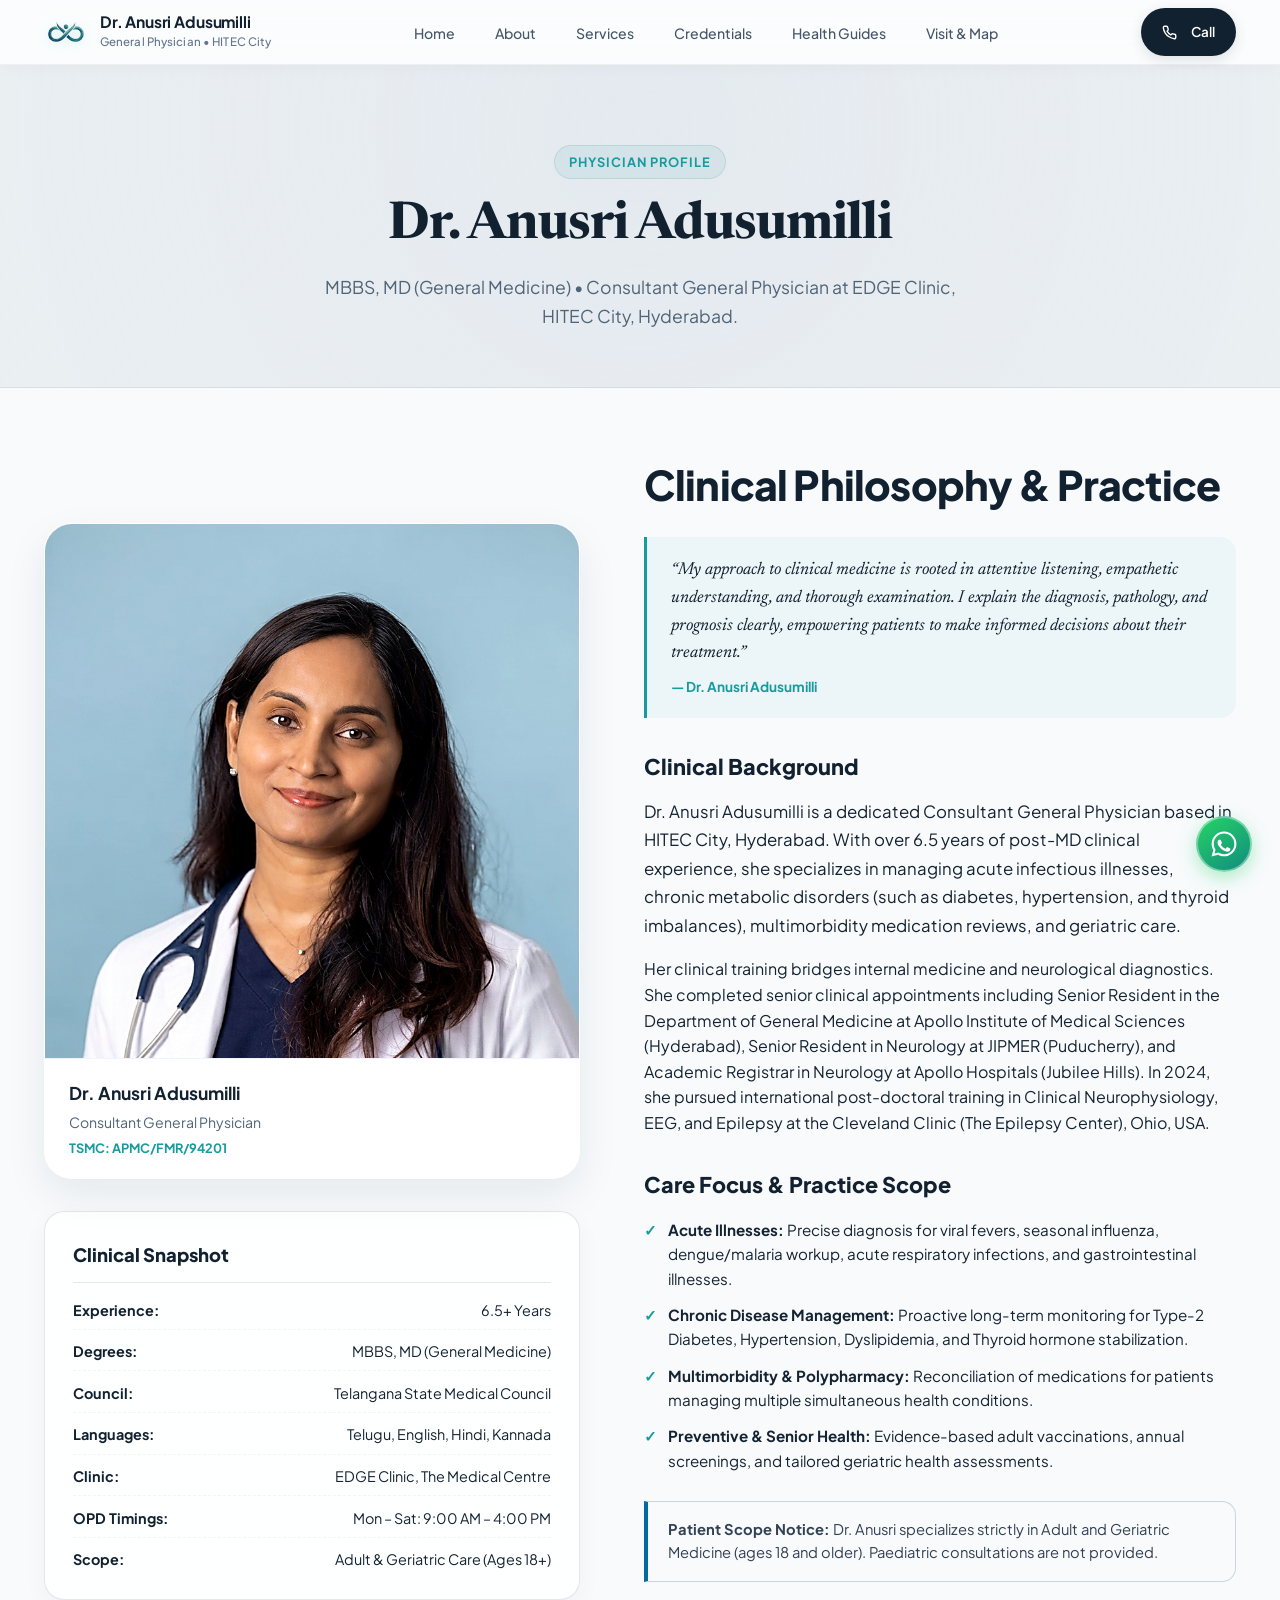
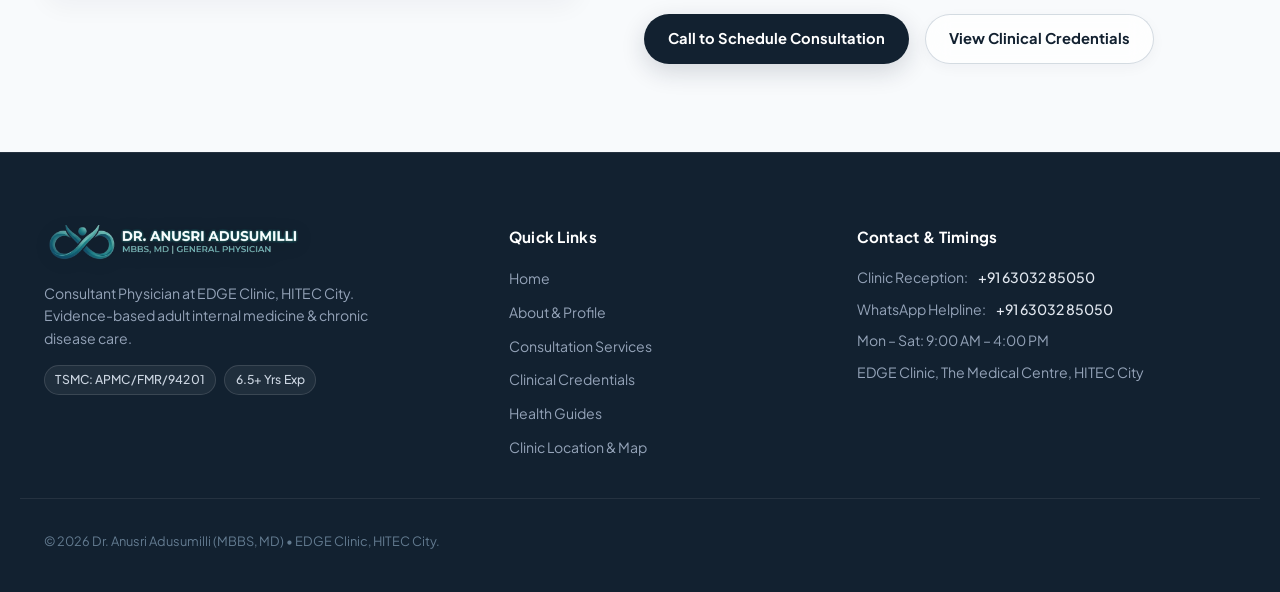
==== about.html @ 354e5183 "feat: complete website refinements, page text alignment system, and contact actions" ====
<!DOCTYPE html>
<html lang="en">
<head>
  <meta charset="UTF-8">
  <meta name="viewport" content="width=device-width, initial-scale=1.0">
  <title>About Dr. Anusri Adusumilli | Consultant General Physician | EDGE Clinic</title>
  <meta name="description" content="Meet Dr. Anusri Adusumilli, MBBS, MD (General Medicine). Consultant General Physician at EDGE Clinic, HITEC City, Hyderabad. 6.5+ years experience in internal medicine.">
  <link rel="canonical" href="https://www.dranusri.com/about">
  <meta name="theme-color" content="#122130">
  
  <link rel="icon" type="image/png" sizes="32x32" href="./assets/images/favicon-32x32.png">
  <link rel="apple-touch-icon" sizes="180x180" href="./assets/images/apple-touch-icon.png">
  
  <link rel="preconnect" href="https://fonts.googleapis.com">
  <link rel="preconnect" href="https://fonts.gstatic.com" crossorigin>
  <link href="https://fonts.googleapis.com/css2?family=Newsreader:ital,opsz,wght@0,6..72,400;0,6..72,500;0,6..72,600;1,6..72,400&family=Plus+Jakarta+Sans:wght@300;400;500;600;700;800&display=swap" rel="stylesheet">
  
  <link rel="stylesheet" href="styles.css?v=6.0">
</head>
<body class="page-about">
  <a href="#main-content" class="skip-to-content">Skip to main content</a>

  <!-- HEADER -->
  <header class="site-header" id="header">
    <div class="container nav-container">
      <a href="/" class="brand-logo" aria-label="Dr. Anusri Adusumilli - Home">
        <div class="logo-mark emblem-mark">
          <img src="./assets/images/dr-anusri-emblem.png" alt="Dr. Anusri Emblem" class="brand-emblem-graphic" width="38" height="24">
        </div>
        <div class="logo-text">
          <span class="brand-name">Dr. Anusri Adusumilli</span>
          <span class="brand-tagline">General Physician • HITEC City</span>
        </div>
      </a>

      <nav class="main-nav" aria-label="Main Navigation">
        <ul class="nav-links">
          <li><a href="/" class="nav-link">Home</a></li>
          <li><a href="/about" class="nav-link active">About</a></li>
          <li><a href="/services" class="nav-link">Services</a></li>
          <li><a href="/credentials" class="nav-link">Credentials</a></li>
          <li><a href="/health-guides" class="nav-link">Health Guides</a></li>
          <li><a href="/visit" class="nav-link">Visit &amp; Map</a></li>
        </ul>
      </nav>

      <div class="header-actions">
        <a href="tel:+916303285050" class="btn btn-primary btn-header-book" id="navBookBtn" aria-label="Call Clinic">
          <svg class="header-call-icon" width="15" height="15" viewBox="0 0 24 24" fill="none" stroke="currentColor" stroke-width="2.2"><path d="M22 16.92v3a2 2 0 0 1-2.18 2 19.79 19.79 0 0 1-8.63-3.07 19.5 19.5 0 0 1-6-6 19.79 19.79 0 0 1-3.07-8.67A2 2 0 0 1 4.11 2h3a2 2 0 0 1 2 1.72 12.84 12.84 0 0 0 .7 2.81 2 2 0 0 1-.45 2.11L8.09 9.91a16 16 0 0 0 6 6l1.27-1.27a2 2 0 0 1 2.11-.45 12.84 12.84 0 0 0 2.81.7A2 2 0 0 1 22 16.92z"></path></svg>
          <span class="header-btn-text-desktop">Call</span>
          <span class="header-btn-text-mobile">Call</span>
        </a>
        <button type="button" class="mobile-toggle" id="mobileToggle" aria-label="Toggle menu" aria-expanded="false">
          <span class="bar"></span>
          <span class="bar"></span>
        </button>
      </div>
    </div>
  </header>

  <!-- MOBILE DRAWER -->
  <div class="mobile-nav-drawer" id="mobileNavDrawer" aria-hidden="true">
    <div class="mobile-drawer-header">
      <div class="mobile-brand-title">Dr. Anusri Adusumilli</div>
      <button type="button" class="mobile-close-btn" id="mobileCloseBtn" aria-label="Close menu">&times;</button>
    </div>
    <ul class="mobile-nav-list">
      <li><a href="/" class="mobile-nav-link">Home</a></li>
      <li><a href="/about" class="mobile-nav-link active">About Dr. Anusri</a></li>
      <li><a href="/services" class="mobile-nav-link">Consultation Services</a></li>
      <li><a href="/credentials" class="mobile-nav-link">Clinical Credentials</a></li>
      <li><a href="/health-guides" class="mobile-nav-link">Health Guides &amp; Articles</a></li>
      <li><a href="/visit" class="mobile-nav-link">Visit &amp; Map</a></li>
    </ul>
    <div class="mobile-drawer-footer">
      <a href="tel:+916303285050" class="btn btn-primary btn-block">Call Reception</a>
    </div>
  </div>

  <main id="main-content">
    <!-- PAGE HERO -->
    <section class="page-header-section">
      <div class="container">
        <span class="section-tag">Physician Profile</span>
        <h1 class="page-title">Dr. Anusri Adusumilli</h1>
        <p class="page-subtitle">MBBS, MD (General Medicine) • Consultant General Physician at EDGE Clinic, HITEC City, Hyderabad.</p>
      </div>
    </section>

    <!-- DOCTOR DETAILED OVERVIEW -->
    <section class="page-content-section">
      <div class="container">
        <div class="about-grid">
          
          <div class="about-photo-col">
            <div class="about-photo-card">
              <img src="./assets/images/dr-anusri-headshot-hero.jpg" alt="Dr. Anusri Adusumilli" class="about-doctor-photo" loading="eager">
              <div class="about-photo-meta">
                <strong>Dr. Anusri Adusumilli</strong>
                <span>Consultant General Physician</span>
                <span class="reg-meta">TSMC: APMC/FMR/94201</span>
              </div>
            </div>
            
            <div class="quick-facts-box">
              <h3 class="quick-facts-title">Clinical Snapshot</h3>
              <ul class="quick-facts-list">
                <li><strong>Experience:</strong> 6.5+ Years</li>
                <li><strong>Degrees:</strong> MBBS, MD (General Medicine)</li>
                <li><strong>Council:</strong> Telangana State Medical Council</li>
                <li><strong>Languages:</strong> Telugu, English, Hindi, Kannada</li>
                <li><strong>Clinic:</strong> EDGE Clinic, The Medical Centre</li>
                <li><strong>OPD Timings:</strong> Mon – Sat: 9:00 AM – 4:00 PM</li>
                <li><strong>Scope:</strong> Adult &amp; Geriatric Care (Ages 18+)</li>
              </ul>
            </div>
          </div>

          <div class="about-text-col">
            <h2 class="section-heading">Clinical Philosophy &amp; Practice</h2>
            <div class="quote-callout">
              <p>“My approach to clinical medicine is rooted in attentive listening, empathetic understanding, and thorough examination. I explain the diagnosis, pathology, and prognosis clearly, empowering patients to make informed decisions about their treatment.”</p>
              <cite>— Dr. Anusri Adusumilli</cite>
            </div>

            <h3 class="subsection-title">Clinical Background</h3>
            <p class="body-lead">
              Dr. Anusri Adusumilli is a dedicated Consultant General Physician based in HITEC City, Hyderabad. With over 6.5 years of post-MD clinical experience, she specializes in managing acute infectious illnesses, chronic metabolic disorders (such as diabetes, hypertension, and thyroid imbalances), multimorbidity medication reviews, and geriatric care.
            </p>
            <p>
              Her clinical training bridges internal medicine and neurological diagnostics. She completed senior clinical appointments including Senior Resident in the Department of General Medicine at Apollo Institute of Medical Sciences (Hyderabad), Senior Resident in Neurology at JIPMER (Puducherry), and Academic Registrar in Neurology at Apollo Hospitals (Jubilee Hills). In 2024, she pursued international post-doctoral training in Clinical Neurophysiology, EEG, and Epilepsy at the Cleveland Clinic (The Epilepsy Center), Ohio, USA.
            </p>

            <h3 class="subsection-title">Care Focus &amp; Practice Scope</h3>
            <ul class="feature-bullets">
              <li><strong>Acute Illnesses:</strong> Precise diagnosis for viral fevers, seasonal influenza, dengue/malaria workup, acute respiratory infections, and gastrointestinal illnesses.</li>
              <li><strong>Chronic Disease Management:</strong> Proactive long-term monitoring for Type-2 Diabetes, Hypertension, Dyslipidemia, and Thyroid hormone stabilization.</li>
              <li><strong>Multimorbidity &amp; Polypharmacy:</strong> Reconciliation of medications for patients managing multiple simultaneous health conditions.</li>
              <li><strong>Preventive &amp; Senior Health:</strong> Evidence-based adult vaccinations, annual screenings, and tailored geriatric health assessments.</li>
            </ul>

            <div class="scope-notice-box">
              <strong>Patient Scope Notice:</strong> Dr. Anusri specializes strictly in Adult and Geriatric Medicine (ages 18 and older). Paediatric consultations are not provided.
            </div>

            <div class="about-actions-row">
              <a href="tel:+916303285050" class="btn btn-primary">Call to Schedule Consultation</a>
              <a href="/credentials" class="btn btn-secondary">View Clinical Credentials</a>
            </div>
          </div>

        </div>
      </div>
    </section>
  </main>

  <!-- FOOTER -->
  <footer class="site-footer">
    <div class="container footer-grid">
      <div class="footer-col brand-col">
        <div class="footer-brand">
          <a href="/" class="footer-brand-logo-link" aria-label="Dr. Anusri Adusumilli Home">
            <img src="./assets/images/dr-anusri-horizontal-dark-tight.png" alt="Dr. Anusri Adusumilli" class="footer-brand-logo-img" width="260">
          </a>
        </div>
        <p class="footer-bio-summary">Consultant Physician at EDGE Clinic, HITEC City. Evidence-based adult internal medicine &amp; chronic disease care.</p>
        <div class="footer-badges-row">
          <span class="footer-pill">TSMC: APMC/FMR/94201</span>
          <span class="footer-pill">6.5+ Yrs Exp</span>
        </div>
      </div>

      <div class="footer-col links-col">
        <h4 class="footer-heading">Quick Links</h4>
        <ul class="footer-links">
          <li><a href="/">Home</a></li>
          <li><a href="/about">About &amp; Profile</a></li>
          <li><a href="/services">Consultation Services</a></li>
          <li><a href="/credentials">Clinical Credentials</a></li>
          <li><a href="/health-guides">Health Guides</a></li>
          <li><a href="/visit">Clinic Location &amp; Map</a></li>
        </ul>
      </div>

      <div class="footer-col contact-col">
        <h4 class="footer-heading">Contact &amp; Timings</h4>
        <ul class="footer-contact-list">
          <li>Clinic Reception: <a href="tel:+916303285050">+91 63032 85050</a></li>
          <li>WhatsApp Helpline: <a href="https://wa.me/916303285050" target="_blank" rel="noopener noreferrer">+91 63032 85050</a></li>
          <li>Mon – Sat: 9:00 AM – 4:00 PM</li>
          <li>EDGE Clinic, The Medical Centre, HITEC City</li>
        </ul>
      </div>
    </div>

    <div class="container footer-bottom">
      <div class="copyright-text">© 2026 Dr. Anusri Adusumilli (MBBS, MD) • EDGE Clinic, HITEC City.</div>
    </div>
  </footer>

  <!-- FLOATING WHATSAPP CHAT WIDGET -->
  <aside class="floating-whatsapp-wrapper" aria-label="WhatsApp Consultation Helpline">
    <a href="https://wa.me/916303285050?text=Hello%20EDGE%20Clinic,%20I%20would%20like%20to%20inquire%20about%20an%20appointment" 
       target="_blank" 
       rel="noopener noreferrer" 
       class="floating-whatsapp-btn" 
       id="globalFloatingWhatsapp"
       title="Chat with EDGE Clinic on WhatsApp"
       aria-label="Chat with EDGE Clinic on WhatsApp">
      <div class="whatsapp-btn-circle">
        <svg width="30" height="30" viewBox="0 0 24 24" fill="#ffffff" aria-hidden="true">
          <path d="M12.04 2c-5.46 0-9.91 4.45-9.91 9.91 0 1.75.46 3.45 1.32 4.95L2.05 22l5.25-1.38c1.45.79 3.08 1.21 4.74 1.21 5.46 0 9.91-4.45 9.91-9.91 0-2.65-1.03-5.14-2.9-7.01A9.816 9.816 0 0 0 12.04 2m.01 1.67c2.2 0 4.26.86 5.82 2.42a8.225 8.225 0 0 1 2.41 5.83c0 4.54-3.7 8.24-8.24 8.24-1.48 0-2.93-.4-4.2-1.15l-.3-.18-3.12.82.83-3.04-.2-.32a8.196 8.196 0 0 1-1.26-4.38c0-4.54 3.7-8.24 8.24-8.24m4.52 11.64c-.25-.13-1.47-.72-1.7-.81-.23-.08-.39-.13-.56.13-.17.25-.64.81-.79.97-.14.17-.29.19-.54.06-.25-.13-1.06-.39-2.02-1.24-.75-.67-1.26-1.5-1.41-1.75-.15-.25-.02-.39.11-.51.11-.11.25-.29.37-.44.12-.14.17-.25.25-.42.08-.17.04-.31-.02-.44-.06-.13-.56-1.35-.77-1.85-.2-.49-.41-.42-.56-.43h-.48c-.17 0-.44.06-.67.31-.23.25-.88.86-.88 2.1 0 1.24.9 2.44 1.03 2.61.13.17 1.78 2.71 4.3 3.8 2.53 1.09 2.53.73 2.99.69.45-.05 1.47-.6 1.68-1.18.21-.59.21-1.09.15-1.19-.06-.1-.23-.17-.48-.29z"/>
        </svg>
      </div>
      <div class="whatsapp-label-pill">
        <span class="whatsapp-online-dot"></span>
        <span class="whatsapp-label-text">WhatsApp</span>
      </div>
    </a>
  </aside>

  <script src="config.js?v=6.0"></script>
  <script src="app.js?v=6.0"></script>
</body>
</html>
---- styles.css ----
/* ==========================================================================
   DR. ANUSRI ADUSUMALLI - CLINICAL WEB DESIGN SYSTEM & STYLESHEET
   Aesthetic: Minimalist, Calming Medical Editorial, Modern Glass & Warm Sage
   ========================================================================== */

:root {
  /* Medera Global Color System (Cool Architectural Slate + Clinical Cyan) */
  --color-primary: #122130;
  --color-primary-hover: #1b2f42;
  --color-primary-light: #253e54;
  --color-primary-soft: rgba(23, 155, 158, 0.08);
  
  --color-accent: #179b9e;
  --color-accent-hover: #138386;
  --color-accent-cyan: #42b9cf;
  --color-accent-gold: #c29b38;
  --color-accent-amber: #e67e22;
  --color-whatsapp: #25d366;
  
  --color-bg: #eaeff2;
  --color-bg-alt: #e2e8ee;
  --color-bg-subtle: #d5dce2;
  --color-surface: rgba(255, 255, 255, 0.72);
  --color-surface-hover: rgba(255, 255, 255, 0.9);
  --color-surface-solid: #ffffff;
  
  --color-text: #142332;
  --color-text-muted: #506477;
  --color-text-subtle: #7b8f9f;
  
  --color-border: rgba(160, 175, 188, 0.35);
  --color-border-focus: #179b9e;
  
  /* Elevation & Shadows - Soft Studio Slate */
  --shadow-sm: 0 2px 8px rgba(18, 33, 48, 0.04);
  --shadow-md: 0 8px 24px rgba(18, 33, 48, 0.06);
  --shadow-lg: 0 20px 48px rgba(18, 33, 48, 0.09);
  --shadow-glow: 0 0 24px rgba(23, 155, 158, 0.2);
  --shadow-glass: 0 16px 40px rgba(18, 33, 48, 0.07);

  /* Typography */
  --font-sans: 'Plus Jakarta Sans', -apple-system, BlinkMacSystemFont, 'Segoe UI', Roboto, sans-serif;
  --font-serif: 'Newsreader', Georgia, serif;
  
  /* Radii */
  --radius-sm: 8px;
  --radius-md: 14px;
  --radius-lg: 20px;
  --radius-xl: 28px;
  --radius-pill: 9999px;

  /* Soft, Velvety Transition Tokens */
  --transition-fast: 0.28s cubic-bezier(0.25, 1, 0.5, 1);
  --transition-normal: 0.45s cubic-bezier(0.25, 1, 0.5, 1);
  --transition-soft: 0.65s cubic-bezier(0.16, 1, 0.3, 1);
}

/* --------------------------------------------------------------------------
   Reset & Global Base
   -------------------------------------------------------------------------- */
*, *::before, *::after {
  box-sizing: border-box;
  margin: 0;
  padding: 0;
}

html {
  font-size: 16px;
  scroll-behavior: smooth;
  scroll-padding-top: 110px;
  text-rendering: optimizeLegibility;
  -webkit-font-smoothing: antialiased;
}

body {
  font-family: var(--font-sans);
  font-size: 16px;
  background-color: var(--color-bg);
  color: var(--color-text);
  line-height: 1.6;
  overflow-x: hidden;
}

img {
  max-width: 100%;
  height: auto;
  display: block;
}

a {
  color: inherit;
  text-decoration: none;
  transition: color var(--transition-fast);
}

button, input, select, textarea {
  font-family: inherit;
  font-size: inherit;
}

button {
  cursor: pointer;
  border: none;
  background: none;
}

/* --------------------------------------------------------------------------
   Accessibility (WCAG 2.2 AA SC 2.4.1 Bypass Blocks & SC 2.4.7 Focus Visible)
   -------------------------------------------------------------------------- */
.skip-to-content {
  position: absolute;
  top: -9999px;
  left: 20px;
  background: var(--color-primary, #122130);
  color: #ffffff;
  padding: 12px 24px;
  font-weight: 700;
  font-size: 0.95rem;
  z-index: 999999;
  border-radius: 0 0 var(--radius-sm, 8px) var(--radius-sm, 8px);
  text-decoration: none;
  box-shadow: 0 6px 20px rgba(0, 0, 0, 0.3);
  transition: top 0.15s ease;
}

.skip-to-content:focus {
  top: 0;
  outline: 3px solid var(--color-accent, #179b9e);
  outline-offset: 2px;
}

:focus-visible {
  outline: 2px solid var(--color-accent, #179b9e);
  outline-offset: 2px;
}

/* --------------------------------------------------------------------------
   Container & Typography Utilities
   -------------------------------------------------------------------------- */
.container {
  width: 100%;
  max-width: 1240px;
  margin-inline: auto;
  padding-inline: 1.5rem;
}

.serif-accent {
  font-family: var(--font-serif);
  font-weight: 500;
  font-style: italic;
  color: var(--color-accent);
}

.section-tag {
  display: inline-block;
  font-size: 0.8rem;
  font-weight: 700;
  letter-spacing: 0.08em;
  text-transform: uppercase;
  color: var(--color-accent);
  background: var(--color-primary-soft);
  padding: 0.35rem 0.85rem;
  border-radius: var(--radius-pill);
  margin-bottom: 0.85rem;
  border: 1px solid rgba(42, 138, 124, 0.15);
}

.section-heading {
  font-size: clamp(1.85rem, 3.2vw, 2.65rem);
  font-weight: 800;
  line-height: 1.2;
  color: var(--color-primary);
  margin-bottom: 1rem;
  letter-spacing: -0.02em;
}

.section-subheading {
  font-size: 1.05rem;
  color: var(--color-text-muted);
  max-width: 640px;
  line-height: 1.65;
}

.text-center {
  text-align: center;
}
.text-center .section-subheading,
.section-subheading.text-center {
  margin-inline: auto;
}
.section-header {
  margin-bottom: 2.5rem;
}
.section-header.text-center {
  text-align: center;
}
.section-header.text-center .section-subheading {
  margin-inline: auto;
}
.section-header.text-center .section-tag {
  display: inline-block;
  margin-inline: auto;
}

/* --------------------------------------------------------------------------
   Buttons & UI Elements
   -------------------------------------------------------------------------- */

.btn {
  display: inline-flex;
  align-items: center;
  justify-content: center;
  gap: 0.5rem;
  font-weight: 700;
  font-size: 0.92rem;
  min-height: 48px;
  padding: 0.75rem 1.45rem;
  border-radius: var(--radius-pill);
  transition: all 0.25s cubic-bezier(0.16, 1, 0.3, 1);
  text-decoration: none;
  white-space: nowrap;
  box-sizing: border-box;
}

.btn-primary {
  background: #122130;
  color: #ffffff;
  border: 1.5px solid transparent;
  box-shadow: 0 8px 24px rgba(18, 33, 48, 0.16);
}
.btn-primary:hover {
  background: #179b9e;
  color: #ffffff;
  transform: translateY(-2px);
  box-shadow: 0 12px 30px rgba(23, 155, 158, 0.3);
}

.btn-secondary {
  background: rgba(255, 255, 255, 0.75);
  backdrop-filter: blur(12px);
  -webkit-backdrop-filter: blur(12px);
  color: #122130;
  border: 1px solid rgba(160, 175, 188, 0.45);
  box-shadow: 0 4px 14px rgba(18, 33, 48, 0.04);
}
.btn-secondary:hover {
  background: #ffffff;
  border-color: #179b9e;
  color: #179b9e;
  transform: translateY(-2px);
  box-shadow: 0 8px 20px rgba(23, 155, 158, 0.15);
}

.btn-ghost {
  color: var(--color-text);
  padding: 0.5rem 0.9rem;
}
.btn-ghost:hover {
  color: var(--color-primary);
  background: var(--color-primary-soft);
}

.btn-outline {
  background: transparent;
  color: var(--color-text);
  border: 1px solid var(--color-border);
}
.btn-outline:hover {
  border-color: var(--color-primary);
  color: var(--color-primary);
  background: var(--color-primary-soft);
}

.btn-whatsapp {
  background: #25d366;
  color: #ffffff;
}
.btn-whatsapp:hover {
  background: #20ba5a;
  box-shadow: 0 4px 14px rgba(37, 211, 102, 0.3);
}

.btn-block {
  width: 100%;
}

.btn-link {
  font-size: 0.85rem;
  font-weight: 600;
  color: var(--color-accent);
  text-decoration: underline;
  text-underline-offset: 3px;
  padding: 0.2rem;
}
.btn-link:hover {
  color: var(--color-primary);
}

/* --------------------------------------------------------------------------
   Header & Navigation (Ultra-Minimal Frosted Glass)
   -------------------------------------------------------------------------- */
.top-announcement-bar {
  display: none;
}

.site-header {
  position: sticky;
  top: 0;
  z-index: 100;
  background: rgba(255, 255, 255, 0.82);
  backdrop-filter: blur(20px) saturate(180%);
  -webkit-backdrop-filter: blur(20px) saturate(180%);
  border-bottom: 1px solid rgba(18, 33, 48, 0.06);
  box-shadow: 0 2px 16px rgba(18, 33, 48, 0.03);
  transition: all 0.35s cubic-bezier(0.25, 1, 0.5, 1);
}

.site-header.scrolled {
  background: rgba(255, 255, 255, 0.94);
  box-shadow: 0 6px 24px rgba(18, 33, 48, 0.06);
  border-bottom-color: rgba(18, 33, 48, 0.08);
}

.nav-container {
  display: flex;
  align-items: center;
  justify-content: space-between;
  height: 64px;
  gap: 1.5rem;
}

.brand-logo {
  display: flex;
  align-items: center;
  gap: 0.75rem;
  text-decoration: none;
  transition: opacity 0.2s ease;
}

.brand-logo:hover {
  opacity: 0.88;
}

.logo-mark.emblem-mark {
  width: auto;
  height: 32px;
  display: flex;
  align-items: center;
  justify-content: center;
}

.brand-emblem-graphic {
  height: 28px;
  width: auto;
  object-fit: contain;
  display: block;
  filter: drop-shadow(0 2px 6px rgba(26, 163, 168, 0.2));
  transition: transform 0.25s cubic-bezier(0.16, 1, 0.3, 1);
}

.brand-logo:hover .brand-emblem-graphic {
  transform: scale(1.04);
}

.logo-text {
  display: flex;
  flex-direction: column;
}

.brand-name {
  font-family: var(--font-sans);
  font-size: 0.98rem;
  font-weight: 700;
  letter-spacing: -0.01em;
  color: #122130;
  line-height: 1.2;
  text-transform: none;
}

.brand-tagline {
  font-family: var(--font-sans);
  font-size: 0.72rem;
  color: #64748b;
  font-weight: 500;
  letter-spacing: 0.01em;
  text-transform: none;
  margin-top: 1px;
}

.nav-links {
  display: flex;
  align-items: center;
  gap: 2rem;
  list-style: none;
}

.nav-link {
  font-size: 0.88rem;
  font-weight: 500;
  color: #475569;
  text-decoration: none;
  padding: 0.35rem 0.25rem;
  transition: color var(--transition-fast);
  position: relative;
}
.nav-link:hover {
  color: #122130;
}
.nav-link:focus {
  outline: none;
}
.nav-link:focus-visible {
  outline: 2px solid var(--color-accent);
  outline-offset: 4px;
  border-radius: 4px;
}

.header-actions {
  display: flex;
  align-items: center;
  gap: 0.85rem;
}

.header-call-btn {
  display: inline-flex;
  align-items: center;
  gap: 0.4rem;
  font-size: 0.8rem;
  font-weight: 600;
  color: #334155;
  padding: 0.45rem 0.85rem;
  border-radius: var(--radius-pill);
  background: rgba(18, 33, 48, 0.04);
  border: 1px solid rgba(18, 33, 48, 0.08);
  transition: all var(--transition-fast);
  text-decoration: none;
}
.header-call-btn:hover {
  background: rgba(23, 155, 158, 0.08);
  color: var(--color-accent);
  border-color: rgba(23, 155, 158, 0.25);
}

.my-appointments-trigger {
  position: relative;
  display: inline-flex;
  align-items: center;
  gap: 0.4rem;
  font-size: 0.84rem;
  font-weight: 600;
  color: #475569;
  padding: 0.45rem 0.75rem;
  border-radius: var(--radius-pill);
  transition: all var(--transition-fast);
  cursor: pointer;
}
.my-appointments-trigger:hover {
  color: #122130;
  background: rgba(18, 33, 48, 0.04);
}
.my-appointments-trigger:focus {
  outline: none;
}
.my-appointments-trigger:focus-visible {
  outline: 2px solid var(--color-accent);
  outline-offset: 3px;
  border-radius: var(--radius-pill);
}

.badge-count {
  background: rgba(23, 155, 158, 0.15);
  color: #0e6b6d;
  font-size: 0.72rem;
  padding: 0.1rem 0.45rem;
  border-radius: var(--radius-pill);
  font-weight: 700;
  border: 1px solid rgba(23, 155, 158, 0.25);
  margin-left: 0.2rem;
}

.btn-header-book {
  font-size: 0.84rem;
  font-weight: 600;
  padding: 0.52rem 1.25rem;
  border-radius: var(--radius-pill);
  background: #122130;
  color: #ffffff;
  box-shadow: 0 4px 14px rgba(18, 33, 48, 0.12);
  transition: all var(--transition-fast);
  text-decoration: none;
  display: inline-flex;
  align-items: center;
  justify-content: center;
}
.btn-header-book:hover {
  background: #179b9e;
  transform: translateY(-1px);
  box-shadow: 0 6px 18px rgba(23, 155, 158, 0.25);
}

.header-call-icon {
  flex-shrink: 0;
  display: inline-block;
  margin-right: 0.35rem;
}

.header-btn-text-desktop {
  display: inline;
}

.header-btn-text-mobile {
  display: none;
}

.mobile-toggle {
  display: none;
  flex-direction: column;
  justify-content: space-between;
  width: 24px;
  height: 18px;
  padding: 0;
  background: transparent;
  border: none;
  cursor: pointer;
  outline: none;
}
.mobile-toggle:focus-visible {
  outline: 2px solid var(--color-accent);
  outline-offset: 4px;
  border-radius: 4px;
}

.mobile-toggle .bar {
  width: 100%;
  height: 2px;
  background-color: var(--color-primary);
  border-radius: 2px;
  transition: all var(--transition-fast);
}

.mobile-nav-drawer {
  display: none;
  background: #ffffff;
  border-bottom: 1px solid var(--color-border);
  padding: 1.5rem;
}
.mobile-nav-drawer.open {
  display: block;
}

.mobile-nav-links {
  list-style: none;
  display: flex;
  flex-direction: column;
  gap: 1rem;
  margin-bottom: 1.5rem;
}

.mobile-nav-link {
  font-size: 1.05rem;
  font-weight: 600;
  color: var(--color-text);
  display: block;
  padding: 0.4rem 0;
}

/* --------------------------------------------------------------------------
   Medera-Inspired Clinic Hero Section (Matching Image 1 Palette & Layout)
   -------------------------------------------------------------------------- */
.medera-hero-section {
  position: relative;
  background: #f1f4f6;
  padding: 1.25rem 1.25rem 2.5rem;
  overflow: hidden;
  border-bottom: 1px solid rgba(160, 175, 188, 0.3);
}

.medera-canvas-container {
  width: 100%;
  max-width: 1560px;
  margin: 0 auto;
}

.medera-hero-stage {
  position: relative;
  width: 100%;
  min-height: 590px;
  height: clamp(590px, 68vh, 650px);
  border-radius: 32px;
  overflow: hidden;
  /* Palette derived directly from Image 1: cool architectural studio slate */
  background: radial-gradient(ellipse at 50% 36%, #eaeff2 0%, #d5dce2 45%, #b5bec6 100%);
  border: 1.5px solid rgba(255, 255, 255, 0.7);
  box-shadow: 0 24px 60px rgba(22, 34, 46, 0.13), 0 4px 16px rgba(22, 34, 46, 0.05);
  display: flex;
  flex-direction: column;
}

.medera-hero-stage::before {
  content: '';
  position: absolute;
  inset: 0;
  background-image: radial-gradient(rgba(255, 255, 255, 0.5) 1px, transparent 1px);
  background-size: 32px 32px;
  pointer-events: none;
  opacity: 0.65;
  z-index: 1;
}

/* 1. Top Utility Strip */
.medera-top-strip {
  position: absolute;
  top: 2rem;
  left: 2.75rem;
  right: 2.75rem;
  z-index: 12;
  display: flex;
  align-items: center;
  justify-content: space-between;
  gap: 1.25rem;
  pointer-events: auto;
}

.medera-badges-left {
  display: flex;
  align-items: center;
  gap: 0.85rem;
  flex-wrap: wrap;
}

.medera-badges-right {
  display: flex;
  align-items: center;
}

.medera-glass-badge {
  display: inline-flex;
  align-items: center;
  gap: 0.65rem;
  padding: 0.55rem 1.2rem;
  background: rgba(255, 255, 255, 0.42);
  backdrop-filter: blur(16px);
  -webkit-backdrop-filter: blur(16px);
  border-radius: 9999px;
  border: 1px solid rgba(255, 255, 255, 0.72);
  box-shadow: 0 4px 16px rgba(18, 30, 42, 0.06);
  font-family: var(--font-sans);
  font-size: 0.76rem;
  font-weight: 700;
  letter-spacing: 0.06em;
  text-transform: uppercase;
  color: #1f2f3d;
  text-decoration: none;
  transition: all 0.22s cubic-bezier(0.16, 1, 0.3, 1);
}

.medera-glass-badge:hover {
  background: rgba(255, 255, 255, 0.75);
  border-color: #ffffff;
  color: #0b1a26;
  transform: translateY(-2px);
  box-shadow: 0 8px 24px rgba(18, 30, 42, 0.1);
}

.medera-badge-secondary {
  background: rgba(255, 255, 255, 0.28);
  color: #334454;
  border-color: rgba(255, 255, 255, 0.55);
}

.medera-badge-arrow {
  font-size: 0.88rem;
  font-weight: 800;
  display: inline-block;
  transition: transform 0.2s ease;
}

.medera-glass-badge:hover .medera-badge-arrow {
  transform: translate(2px, -2px);
}

.medera-clinic-badge {
  background: rgba(255, 255, 255, 0.52);
  color: #122230;
  border-color: rgba(255, 255, 255, 0.8);
}

.medera-eye-icon {
  display: inline-flex;
  align-items: center;
  color: #42b9cf;
}

/* 2. Giant Typography Watermark ('medera') */
.medera-giant-watermark {
  position: absolute;
  top: 5.5%;
  left: 0;
  right: 0;
  z-index: 2;
  display: flex;
  justify-content: center;
  align-items: flex-end;
  font-family: 'Plus Jakarta Sans', -apple-system, sans-serif;
  font-size: clamp(6.8rem, 16.5vw, 16.8rem);
  font-weight: 800;
  line-height: 0.82;
  letter-spacing: -0.045em;
  color: rgba(255, 255, 255, 0.92);
  text-shadow: 0 4px 35px rgba(150, 165, 180, 0.28);
  pointer-events: none;
  user-select: none;
}

.wm-char {
  display: inline-block;
  position: relative;
}

.wm-d {
  position: relative;
}

/* Cyan/Teal Leaf Accent above 'd' */
.medera-cyan-leaf {
  position: absolute;
  top: -26%;
  left: 16%;
  width: clamp(30px, 3.8vw, 58px);
  height: auto;
  display: block;
  transform: rotate(16deg);
  filter: drop-shadow(0 6px 16px rgba(66, 185, 207, 0.38));
  animation: leafFloat 4.5s ease-in-out infinite;
}

@keyframes leafFloat {
  0%, 100% {
    transform: rotate(16deg) translateY(0);
  }
  50% {
    transform: rotate(19deg) translateY(-4px);
  }
}

/* 3. Delicate Scientific Line Art SVG */
.medera-dna-backdrop {
  position: absolute;
  inset: 0;
  width: 100%;
  height: 100%;
  z-index: 3;
  pointer-events: none;
  opacity: 0.9;
}

/* 4. Centered Doctor Cutout (Dr. Anusri Adusumilli replacing the woman in Image 1) */
/* 4. Right Doctor Cutout (Dr. Anusri Adusumilli) */
.medera-doctor-anchor {
  position: absolute;
  bottom: 0;
  right: 2.5rem;
  left: auto;
  transform: none;
  z-index: 6;
  pointer-events: none;
  height: 100%;
  display: flex;
  align-items: flex-end;
  justify-content: flex-end;
}

.medera-doctor-cutout {
  height: 98%;
  max-height: 630px;
  width: auto;
  object-fit: contain;
  object-position: bottom right;
  display: block;
  filter: drop-shadow(0 20px 42px rgba(20, 32, 45, 0.2));
  transform-origin: bottom right;
  transition: transform 0.6s cubic-bezier(0.25, 1, 0.5, 1);
  animation: softDoctorBreathe 7s ease-in-out infinite alternate;
}

@keyframes softDoctorBreathe {
  0% { transform: translateY(0); }
  100% { transform: translateY(-7px); }
}

.medera-hero-stage:hover .medera-doctor-cutout {
  transform: translateY(-4px) scale(1.012);
}

/* 5. Left Doctor Content & Editorial */
.medera-left-editorial {
  position: absolute;
  top: 50%;
  transform: translateY(-46%);
  left: 3rem;
  z-index: 10;
  max-width: 520px;
  display: flex;
  flex-direction: column;
  align-items: flex-start;
  pointer-events: auto;
}

.medera-headline-row {
  display: inline-flex;
  align-items: center;
  gap: 0.65rem;
  text-decoration: none;
  margin-bottom: 0.35rem;
  transition: transform 0.2s ease;
}

.medera-headline-row:hover {
  transform: translateX(2px);
}

.medera-headline-text {
  font-family: var(--font-sans);
  font-size: 1.4rem;
  font-weight: 800;
  letter-spacing: -0.01em;
  color: #ffffff;
  text-shadow: 0 2px 10px rgba(20, 35, 50, 0.2);
}

.medera-arrow-box {
  display: inline-flex;
  align-items: center;
  justify-content: center;
  width: 26px;
  height: 26px;
  border-radius: 7px;
  background: rgba(255, 255, 255, 0.88);
  color: #1a2836;
  font-size: 0.95rem;
  font-weight: 800;
  box-shadow: 0 4px 12px rgba(18, 30, 42, 0.12);
}

.medera-tagline {
  font-family: var(--font-sans);
  font-size: 0.92rem;
  font-weight: 500;
  color: rgba(255, 255, 255, 0.9);
  text-shadow: 0 2px 8px rgba(20, 35, 50, 0.2);
  margin-bottom: 1.35rem;
  letter-spacing: 0.01em;
}

.medera-doctor-card {
  background: rgba(255, 255, 255, 0.52);
  backdrop-filter: blur(20px);
  -webkit-backdrop-filter: blur(20px);
  border: 1px solid rgba(255, 255, 255, 0.8);
  border-radius: 24px;
  padding: 1.45rem 1.65rem;
  box-shadow: 0 16px 42px rgba(20, 34, 48, 0.08), 0 2px 8px rgba(20, 34, 48, 0.03);
  display: flex;
  flex-direction: column;
}

.medera-card-brand-row {
  display: flex;
  align-items: center;
  justify-content: space-between;
  margin-bottom: 0.85rem;
}

.medera-card-emblem {
  height: 28px;
  width: auto;
  object-fit: contain;
  display: block;
  filter: drop-shadow(0 2px 6px rgba(26, 163, 168, 0.25));
}

.medera-eyebrow-tag {
  font-size: 0.72rem;
  font-weight: 800;
  letter-spacing: 0.08em;
  text-transform: uppercase;
  color: #0d7682;
  background: rgba(255, 255, 255, 0.85);
  padding: 0.32rem 0.8rem;
  border-radius: 9999px;
  border: 1px solid rgba(255, 255, 255, 0.95);
  display: inline-block;
}

.medera-hero-cta-row {
  display: flex;
  align-items: center;
  flex-wrap: wrap;
  gap: 0.85rem;
  margin-top: 1.35rem;
  margin-bottom: 1.15rem;
}

.medera-hero-cta-btn {
  display: inline-flex;
  align-items: center;
  gap: 0.55rem;
  padding: 0.82rem 1.5rem;
  font-size: 0.94rem;
  font-weight: 700;
  border-radius: 12px;
  background: #122130;
  color: #ffffff !important;
  text-decoration: none;
  box-shadow: 0 4px 18px rgba(18, 33, 48, 0.25);
  transition: all 0.2s ease;
  border: 1.5px solid #122130;
}

.medera-hero-cta-btn:hover {
  transform: translateY(-2px);
  background: #1a324a;
  border-color: #1a324a;
  box-shadow: 0 8px 24px rgba(18, 33, 48, 0.35);
}

.medera-hero-secondary-btn {
  display: inline-flex;
  align-items: center;
  padding: 0.82rem 1.4rem;
  font-size: 0.92rem;
  font-weight: 700;
  border-radius: 12px;
  background: rgba(255, 255, 255, 0.92);
  color: #122130 !important;
  border: 1.5px solid rgba(18, 33, 48, 0.2);
  text-decoration: none;
  transition: all 0.2s ease;
}

.medera-hero-secondary-btn:hover {
  background: #ffffff;
  border-color: #122130;
  transform: translateY(-2px);
}

.medera-schedule-meta {
  display: flex;
  align-items: center;
  gap: 0.55rem;
  font-size: 0.82rem;
  font-weight: 600;
  color: #3b5066;
  padding-top: 0.75rem;
  border-top: 1px solid rgba(20, 35, 50, 0.08);
}

.medera-schedule-meta .schedule-dot {
  width: 7px;
  height: 7px;
  border-radius: 50%;
  background: #10b981;
  display: inline-block;
  box-shadow: 0 0 0 3px rgba(16, 185, 129, 0.2);
}

.footer-brand-logo-img {
  max-width: 270px;
  height: auto;
  display: block;
  margin-bottom: 1.25rem;
  background: transparent;
  border: none;
  outline: none;
  filter: drop-shadow(0 2px 8px rgba(0, 0, 0, 0.2));
}

.receipt-brand-flex {
  display: flex;
  align-items: center;
  gap: 0.75rem;
}

.receipt-emblem-mini {
  height: 26px;
  width: auto;
  object-fit: contain;
  display: block;
  filter: drop-shadow(0 2px 4px rgba(26, 163, 168, 0.25));
}

.medera-doctor-name {
  font-family: var(--font-sans);
  font-size: 1.55rem;
  font-weight: 800;
  color: #122130;
  letter-spacing: -0.025em;
  line-height: 1.15;
  margin-bottom: 0.35rem;
}

.medera-doctor-sub {
  font-size: 0.84rem;
  font-weight: 700;
  color: #2b3e50;
  line-height: 1.35;
  margin-bottom: 0.65rem;
}

.medera-doctor-desc {
  font-size: 0.88rem;
  line-height: 1.55;
  color: #455768;
  margin-bottom: 1.15rem;
}

.medera-mode-selector {
  display: flex;
  flex-direction: column;
  gap: 0.5rem;
  padding-top: 0.9rem;
  border-top: 1px solid rgba(22, 36, 50, 0.08);
}

.medera-mode-label {
  font-size: 0.72rem;
  font-weight: 700;
  text-transform: uppercase;
  letter-spacing: 0.06em;
  color: #536778;
}

.medera-modes-row {
  display: flex;
  align-items: center;
  gap: 0.65rem;
  flex-wrap: wrap;
}

.medera-mode-chip {
  display: inline-flex;
  align-items: center;
  gap: 0.5rem;
  padding: 0.45rem 0.95rem;
  background: #ffffff;
  border-radius: 9999px;
  border: 1.5px solid rgba(255, 255, 255, 0.95);
  font-size: 0.82rem;
  font-weight: 700;
  color: #162738;
  text-decoration: none;
  box-shadow: 0 3px 10px rgba(18, 30, 42, 0.06);
  transition: all 0.2s cubic-bezier(0.16, 1, 0.3, 1);
}

.medera-mode-chip:hover {
  background: #142434;
  color: #ffffff;
  border-color: #142434;
  transform: translateY(-2px);
  box-shadow: 0 6px 18px rgba(18, 30, 42, 0.16);
}

.chip-status-dot {
  width: 7px;
  height: 7px;
  border-radius: 50%;
  flex-shrink: 0;
}

.chip-status-dot.offline {
  background: #107e3e;
  box-shadow: 0 0 6px rgba(16, 126, 62, 0.45);
}

.chip-status-dot.online {
  background: #0284c7;
  box-shadow: 0 0 6px rgba(2, 132, 199, 0.45);
}

/* 6. Bottom-Left CTA Glass Button (Matching Image 1 '↗ Visit site') */
.medera-bottom-cta-group {
  position: absolute;
  bottom: 2rem;
  left: 3.25rem;
  z-index: 10;
  display: flex;
  flex-direction: column;
  gap: 0.85rem;
  pointer-events: auto;
}

.medera-cta-flex {
  display: flex;
  align-items: center;
  gap: 0.85rem;
  flex-wrap: wrap;
}

.medera-visit-btn {
  display: inline-flex;
  align-items: center;
  gap: 0.75rem;
  padding: 1.05rem 2.25rem;
  background: rgba(255, 255, 255, 0.92);
  backdrop-filter: blur(16px);
  -webkit-backdrop-filter: blur(16px);
  border-radius: 9999px;
  border: 1.5px solid #ffffff;
  box-shadow: 0 14px 34px rgba(18, 32, 46, 0.14), 0 2px 6px rgba(18, 32, 46, 0.05);
  text-decoration: none;
  color: #122130;
  font-family: var(--font-sans);
  font-size: 1.02rem;
  font-weight: 800;
  transition: all 0.22s cubic-bezier(0.16, 1, 0.3, 1);
}

.medera-visit-btn:hover {
  background: #122232;
  color: #ffffff;
  border-color: #122232;
  transform: translateY(-3px);
  box-shadow: 0 18px 42px rgba(18, 32, 46, 0.24);
}

.medera-visit-icon {
  font-size: 1.15rem;
  font-weight: 800;
  transition: transform 0.2s ease;
}

.medera-visit-btn:hover .medera-visit-icon {
  transform: translate(2px, -2px);
}

.medera-dock-phone {
  display: inline-flex;
  align-items: center;
  gap: 0.6rem;
  padding: 0.95rem 1.65rem;
  background: rgba(255, 255, 255, 0.52);
  backdrop-filter: blur(14px);
  -webkit-backdrop-filter: blur(14px);
  border-radius: 9999px;
  border: 1px solid rgba(255, 255, 255, 0.75);
  box-shadow: 0 6px 20px rgba(18, 32, 46, 0.06);
  color: #182838;
  font-size: 0.92rem;
  font-weight: 700;
  text-decoration: none;
  transition: all 0.2s ease;
}

.medera-dock-phone:hover {
  background: rgba(255, 255, 255, 0.85);
  border-color: #ffffff;
  transform: translateY(-2px);
  box-shadow: 0 10px 26px rgba(18, 32, 46, 0.12);
}

.medera-dock-meta {
  display: flex;
  align-items: center;
  gap: 0.75rem;
}

.medera-meta-tag {
  font-size: 0.74rem;
  font-weight: 700;
  letter-spacing: 0.04em;
  text-transform: uppercase;
  color: #3b4e60;
  background: rgba(255, 255, 255, 0.38);
  padding: 0.3rem 0.75rem;
  border-radius: 9999px;
  border: 1px solid rgba(255, 255, 255, 0.55);
}

/* ==========================================================================
   GLOBAL FLOATING WHATSAPP CHAT WIDGET (FLOATS ENTIRE WEBSITE, BOTTOM-RIGHT)
   ========================================================================== */
.floating-whatsapp-wrapper {
  position: fixed;
  bottom: 28px;
  right: 28px;
  z-index: 9999;
  display: flex;
  align-items: center;
  pointer-events: auto;
}

.floating-whatsapp-btn {
  position: relative;
  display: flex;
  align-items: center;
  gap: 0.75rem;
  text-decoration: none;
  cursor: pointer;
  transition: transform 0.28s cubic-bezier(0.16, 1, 0.3, 1);
}

.floating-whatsapp-btn:hover {
  transform: translateY(-2px) scale(1.02);
}

.whatsapp-btn-circle {
  width: 56px;
  height: 56px;
  border-radius: 50%;
  background: #25D366;
  background: linear-gradient(145deg, #25D366 0%, #128C7E 100%);
  display: flex;
  align-items: center;
  justify-content: center;
  box-shadow: 0 6px 18px rgba(37, 211, 102, 0.35);
  border: 2px solid rgba(255, 255, 255, 0.4);
  position: relative;
  z-index: 2;
  transition: box-shadow 0.25s ease;
}

.floating-whatsapp-btn:hover .whatsapp-btn-circle {
  box-shadow: 0 8px 24px rgba(37, 211, 102, 0.45);
}

.whatsapp-ping-ring,
.whatsapp-ping-ring-delayed {
  display: none; /* Disabled decorative pulsing animation for calm, clean clinical look */
}

.whatsapp-label-pill {
  position: absolute;
  right: calc(100% + 12px);
  top: 50%;
  transform: translateY(-50%) translateX(6px);
  display: flex;
  align-items: center;
  gap: 0.5rem;
  background: rgba(18, 33, 48, 0.95);
  backdrop-filter: blur(12px);
  -webkit-backdrop-filter: blur(12px);
  color: #ffffff;
  padding: 0.5rem 0.95rem;
  border-radius: var(--radius-pill);
  font-size: 0.82rem;
  font-weight: 700;
  border: 1px solid rgba(255, 255, 255, 0.18);
  box-shadow: 0 8px 24px rgba(18, 33, 48, 0.25);
  letter-spacing: -0.01em;
  white-space: nowrap;
  pointer-events: none;
  opacity: 0;
  visibility: hidden;
  transition: opacity 0.22s ease, transform 0.22s ease;
  z-index: 10;
}

.whatsapp-online-dot {
  width: 8px;
  height: 8px;
  border-radius: 50%;
  background: #25D366;
  box-shadow: 0 0 6px #25D366;
}

.floating-whatsapp-btn:hover .whatsapp-label-pill,
.floating-whatsapp-btn:focus-visible .whatsapp-label-pill {
  opacity: 1;
  visibility: visible;
  transform: translateY(-50%) translateX(0);
}

/* Mobile Responsiveness for Floating WhatsApp */
@media (max-width: 820px) {
  .floating-whatsapp-wrapper {
    bottom: 84px; /* Sits comfortably above sticky mobile call bar */
    right: 16px;
  }
  .whatsapp-btn-circle {
    width: 50px;
    height: 50px;
  }
  .whatsapp-btn-circle svg {
    width: 28px;
    height: 28px;
  }
  .whatsapp-ping-ring,
  .whatsapp-ping-ring-delayed {
    display: none;
  }
  .whatsapp-label-pill {
    display: none; /* Keep clean and never obstruct mobile screens */
  }
}

/* 8. Responsive Design for Tablets and Mobiles */
/* 8. Responsive Design for Tablets and Mobiles */
@media (max-width: 1200px) {
  .medera-hero-stage {
    min-height: 580px;
    height: clamp(580px, 68vh, 640px);
  }
  .medera-doctor-anchor {
    right: 1.5rem;
  }
  .medera-doctor-cutout {
    height: 94%;
    max-height: 590px;
  }
  .medera-left-editorial {
    max-width: 480px;
    left: 2rem;
  }
  .medera-bottom-cta-group {
    left: 2rem;
  }
}

@media (max-width: 992px) {
  .medera-dna-backdrop {
    display: none;
  }
  .medera-hero-section {
    padding: 0.75rem 0.75rem 1.5rem;
  }
  .medera-hero-stage {
    min-height: auto;
    height: auto;
    padding-bottom: 0;
    border-radius: 24px;
    display: flex;
    flex-direction: column;
    box-sizing: border-box;
    width: 100%;
  }
  .medera-top-strip {
    position: static;
    padding: 1.25rem 1.25rem 0.5rem;
    flex-wrap: wrap;
    order: 0;
    width: 100%;
    box-sizing: border-box;
  }
  .medera-giant-watermark {
    display: none;
  }
  .medera-left-editorial {
    position: static;
    left: auto;
    right: auto;
    top: auto;
    transform: none;
    max-width: 100%;
    padding: 0.75rem 1.25rem;
    width: 100%;
    box-sizing: border-box;
    order: 1; /* Headline & supporting content appear FIRST before doctor photo */
  }
  .medera-doctor-name {
    font-size: clamp(2rem, 7.5vw, 2.25rem); /* Readable 32px to 36px on mobile */
    line-height: 1.2;
    letter-spacing: -0.02em;
    margin-bottom: 0.65rem;
    word-break: break-word;
  }
  .medera-doctor-desc {
    font-size: 1rem; /* 16px body for accessibility */
    line-height: 1.55;
    margin-bottom: 1.25rem;
  }
  .medera-doctor-card {
    background: rgba(255, 255, 255, 0.92);
    padding: 1.35rem 1.25rem;
    width: 100%;
    box-sizing: border-box;
  }
  .medera-doctor-anchor {
    position: relative;
    right: auto;
    left: auto;
    top: auto;
    bottom: auto;
    transform: none;
    height: auto;
    width: 100%;
    margin-top: 0.5rem;
    order: 2; /* Doctor portrait displayed naturally after headline and CTA content */
    display: flex;
    justify-content: center;
    align-items: flex-end;
    box-sizing: border-box;
  }
  .medera-doctor-cutout {
    height: auto;
    max-height: 400px;
    width: auto;
    max-width: 310px;
    object-fit: contain;
    margin: 0 auto;
    display: block;
  }
  .medera-bottom-cta-group {
    position: static;
    padding: 0 1.5rem 1rem;
    width: 100%;
    box-sizing: border-box;
  }
}

@media (max-width: 576px) {
  .container {
    padding-inline: 1rem;
  }
  .medera-hero-section {
    padding: 0.5rem 0.5rem 1.25rem;
  }
  .medera-hero-stage {
    border-radius: 20px;
  }
  .medera-top-strip {
    padding: 1rem 0.75rem 0.25rem;
    gap: 0.5rem;
  }
  .medera-glass-badge {
    padding: 0.4rem 0.7rem;
    font-size: 0.68rem;
  }
  .medera-left-editorial {
    padding: 0.5rem 0.65rem;
  }
  .medera-doctor-card {
    padding: 1.25rem 0.95rem;
    border-radius: 18px;
  }
  .medera-hero-cta-row {
    flex-direction: column;
    align-items: stretch;
    width: 100%;
    gap: 0.75rem;
    margin-top: 1.15rem;
    margin-bottom: 1.15rem;
  }
  .medera-hero-cta-btn,
  .medera-hero-secondary-btn {
    width: 100%;
    justify-content: center;
    min-height: 48px;
    font-size: 0.95rem;
    box-sizing: border-box;
  }
  .medera-doctor-cutout {
    max-height: 350px;
    max-width: 280px;
  }
  .medera-schedule-meta {
    font-size: 0.78rem;
    line-height: 1.4;
  }
}

@media (max-width: 360px) {
  .container {
    padding-inline: 0.75rem;
  }
  .medera-doctor-name {
    font-size: 1.85rem; /* ~30px for ultra-compact 320px screens */
  }
  .medera-doctor-cutout {
    max-height: 290px;
    max-width: 240px;
  }
}


/* --------------------------------------------------------------------------
   Dedicated Appointment Booking Console Section
   -------------------------------------------------------------------------- */
.booking-section {
  padding: 5.5rem 0 6.5rem;
  background: radial-gradient(ellipse at 50% 25%, #eaeff2 0%, #d8e0e7 100%);
  position: relative;
  border-bottom: 1px solid rgba(160, 175, 188, 0.3);
}

.booking-container {
  max-width: 960px;
}

.booking-section-header {
  margin-bottom: 2.75rem;
  text-align: center;
}

.booking-section-header .section-tag {
  display: inline-block;
  font-size: 0.75rem;
  font-weight: 700;
  text-transform: uppercase;
  letter-spacing: 0.06em;
  color: var(--color-accent);
  background: rgba(23, 155, 158, 0.08);
  padding: 0.35rem 0.95rem;
  border-radius: var(--radius-pill);
  margin-bottom: 0.85rem;
  border: 1px solid rgba(23, 155, 158, 0.22);
}

.booking-section-header .section-heading {
  font-size: clamp(2rem, 3.4vw, 2.85rem);
  font-weight: 800;
  color: #122130;
  letter-spacing: -0.025em;
  margin-bottom: 0.85rem;
}

.booking-section-header .section-subheading {
  font-size: 1.05rem;
  color: var(--color-text-muted);
  max-width: 620px;
  margin: 0 auto;
  line-height: 1.65;
}

.booking-card-wrapper {
  max-width: 860px;
  margin: 0 auto;
  box-shadow: 0 24px 60px rgba(18, 33, 48, 0.08), 0 4px 18px rgba(18, 33, 48, 0.04);
  border-radius: 28px;
  overflow: hidden;
}

/* Direct Appointment Card (No slot booking - EDGE Clinic number only) */
.direct-contact-wrapper {
  max-width: 780px;
  margin: 0 auto;
}

.direct-contact-card {
  background: rgba(255, 255, 255, 0.95);
  backdrop-filter: blur(20px);
  -webkit-backdrop-filter: blur(20px);
  border-radius: 28px;
  padding: 3rem 2.5rem;
  box-shadow: 0 24px 60px rgba(18, 33, 48, 0.08), 0 4px 18px rgba(18, 33, 48, 0.04);
  border: 1.5px solid rgba(255, 255, 255, 0.9);
  text-align: center;
}

.contact-card-top {
  margin-bottom: 2rem;
}

.clinic-badge-pill {
  display: inline-flex;
  align-items: center;
  gap: 0.5rem;
  background: rgba(23, 155, 158, 0.1);
  color: var(--color-accent);
  padding: 0.35rem 1rem;
  border-radius: var(--radius-pill);
  font-size: 0.8rem;
  font-weight: 700;
  margin-bottom: 1rem;
  border: 1px solid rgba(23, 155, 158, 0.2);
}

.pulse-indicator {
  width: 8px;
  height: 8px;
  border-radius: 50%;
  background: #10b981;
  box-shadow: 0 0 0 0 rgba(16, 185, 129, 0.7);
  animation: pulse-ring 2s infinite;
}

@keyframes pulse-ring {
  0% { transform: scale(0.95); box-shadow: 0 0 0 0 rgba(16, 185, 129, 0.7); }
  70% { transform: scale(1); box-shadow: 0 0 0 8px rgba(16, 185, 129, 0); }
  100% { transform: scale(0.95); box-shadow: 0 0 0 0 rgba(16, 185, 129, 0); }
}

.contact-card-title {
  font-size: 1.85rem;
  font-weight: 800;
  color: #122130;
  margin-bottom: 0.4rem;
}

.contact-card-sub {
  font-size: 0.98rem;
  color: var(--color-text-muted);
}

.phone-highlight-box {
  background: linear-gradient(135deg, #122130 0%, #1c3245 100%);
  border-radius: 22px;
  padding: 2.25rem 2rem;
  color: #ffffff;
  margin: 1.75rem 0 2rem;
  box-shadow: 0 16px 36px rgba(18, 33, 48, 0.2);
  transition: transform 0.2s ease;
}

.phone-label {
  font-size: 0.8rem;
  text-transform: uppercase;
  letter-spacing: 0.08em;
  color: rgba(255, 255, 255, 0.65);
  font-weight: 700;
  margin-bottom: 0.75rem;
}

.primary-phone-display {
  display: inline-flex;
  align-items: center;
  justify-content: center;
  gap: 0.75rem;
  font-size: clamp(1.8rem, 4.2vw, 2.75rem);
  font-weight: 800;
  color: #ffffff;
  text-decoration: none;
  letter-spacing: -0.02em;
  transition: color 0.2s ease, transform 0.2s ease;
}

.primary-phone-display:hover {
  color: #5eead4;
  transform: scale(1.02);
}

.phone-subtext {
  font-size: 0.85rem;
  color: rgba(255, 255, 255, 0.7);
  margin-top: 0.75rem;
}

.direct-action-buttons {
  display: grid;
  grid-template-columns: repeat(auto-fit, minmax(220px, 1fr));
  gap: 1rem;
  margin-bottom: 2.5rem;
}

.btn-large {
  padding: 1rem 1.75rem;
  font-size: 1.05rem;
  font-weight: 700;
  border-radius: var(--radius-pill);
  display: inline-flex;
  align-items: center;
  justify-content: center;
  gap: 0.65rem;
  text-decoration: none;
  transition: all 0.2s ease;
}

.btn-whatsapp-direct {
  background: #25d366;
  color: #ffffff;
  border: 1px solid #20ba5a;
}
.btn-whatsapp-direct:hover {
  background: #20ba5a;
  color: #ffffff;
  transform: translateY(-2px);
  box-shadow: 0 8px 20px rgba(37, 211, 102, 0.35);
}

.clinic-facts-grid {
  display: grid;
  grid-template-columns: repeat(2, 1fr);
  gap: 1.25rem;
  text-align: left;
  border-top: 1px solid rgba(18, 33, 48, 0.08);
  padding-top: 2rem;
}

.fact-item {
  display: flex;
  align-items: flex-start;
  gap: 0.85rem;
}

.fact-icon {
  font-size: 1.35rem;
  line-height: 1;
}

.fact-content strong {
  display: block;
  font-size: 0.92rem;
  color: #122130;
  font-weight: 700;
  margin-bottom: 0.2rem;
}

.fact-content span {
  font-size: 0.85rem;
  color: var(--color-text-muted);
}

@media (max-width: 640px) {
  .direct-contact-card {
    padding: 2rem 1.25rem;
  }
  .clinic-facts-grid {
    grid-template-columns: 1fr;
  }
}

.booking-card {
  background: rgba(255, 255, 255, 0.78);
  backdrop-filter: blur(20px);
  -webkit-backdrop-filter: blur(20px);
  border-radius: 28px;
  padding: 2.25rem 2.5rem;
  box-shadow: 0 24px 60px rgba(18, 33, 48, 0.08);
  border: 1.5px solid rgba(255, 255, 255, 0.9);
  position: relative;
  overflow: hidden;
}

.booking-card::before {
  content: '';
  position: absolute;
  top: 0;
  left: 0;
  right: 0;
  height: 4px;
  background: linear-gradient(90deg, #122130, #179b9e);
}

.booking-card-header {
  display: flex;
  align-items: flex-start;
  justify-content: space-between;
  margin-bottom: 1.5rem;
  gap: 1rem;
}

.booking-eyebrow {
  font-size: 0.75rem;
  font-weight: 700;
  text-transform: uppercase;
  letter-spacing: 0.06em;
  color: var(--color-accent);
}

.booking-heading {
  font-size: 1.45rem;
  font-weight: 800;
  color: var(--color-primary);
  letter-spacing: -0.01em;
  margin-top: 0.2rem;
}

.instant-confirm-tag {
  font-size: 0.75rem;
  font-weight: 700;
  color: #0d6832;
  background: #eaf8ef;
  padding: 0.3rem 0.65rem;
  border-radius: var(--radius-pill);
  border: 1px solid rgba(13, 104, 50, 0.15);
  white-space: nowrap;
}

/* Stepper Progress Bar */
.booking-stepper {
  display: flex;
  align-items: center;
  justify-content: space-between;
  margin-bottom: 1.75rem;
  padding-bottom: 1.25rem;
  border-bottom: 1px solid var(--color-border);
}

.step-indicator {
  display: flex;
  align-items: center;
  gap: 0.45rem;
  font-size: 0.8rem;
  font-weight: 600;
  color: var(--color-text-subtle);
  transition: all var(--transition-fast);
}
.step-indicator.active {
  color: var(--color-primary);
}
.step-indicator.completed {
  color: var(--color-accent);
}

.step-num {
  width: 22px;
  height: 22px;
  border-radius: 50%;
  background: var(--color-bg-alt);
  display: flex;
  align-items: center;
  justify-content: center;
  font-size: 0.75rem;
  font-weight: 700;
  color: var(--color-text-muted);
}
.step-indicator.active .step-num {
  background: var(--color-primary);
  color: #fff;
}
.step-indicator.completed .step-num {
  background: var(--color-accent);
  color: #fff;
}

.step-line {
  flex: 1;
  height: 2px;
  background: var(--color-border);
  margin-inline: 0.5rem;
}

/* Booking Steps */
.booking-step {
  display: none;
}
.booking-step.active {
  display: block;
  animation: fadeIn 0.25s ease-out;
}

@keyframes fadeIn {
  from { opacity: 0; transform: translateY(6px); }
  to { opacity: 1; transform: translateY(0); }
}

.form-label-section {
  display: block;
  font-size: 0.85rem;
  font-weight: 700;
  color: var(--color-text);
  margin-bottom: 0.75rem;
}

/* Service Selection Grid */
.service-selection-grid {
  display: flex;
  flex-direction: column;
  gap: 0.75rem;
  margin-bottom: 1.75rem;
}

.service-radio-card {
  display: flex;
  align-items: flex-start;
  justify-content: space-between;
  padding: 1rem 1.15rem;
  background: var(--color-bg);
  border: 1.5px solid var(--color-border);
  border-radius: var(--radius-md);
  cursor: pointer;
  transition: all var(--transition-fast);
}
.service-radio-card:hover {
  border-color: var(--color-accent);
  background: var(--color-surface);
}
.service-radio-card.selected {
  border-color: var(--color-primary);
  background: var(--color-primary-soft);
  box-shadow: 0 2px 10px rgba(12, 56, 52, 0.08);
}

.service-card-meta {
  display: flex;
  align-items: center;
  gap: 0.75rem;
}

.service-custom-radio {
  width: 18px;
  height: 18px;
  border-radius: 50%;
  border: 2px solid var(--color-text-subtle);
  margin-top: 2px;
  position: relative;
  flex-shrink: 0;
  transition: all var(--transition-fast);
}
.service-radio-card.selected .service-custom-radio {
  border-color: var(--color-primary);
}
.service-radio-card.selected .service-custom-radio::after {
  content: '';
  position: absolute;
  top: 3px;
  left: 3px;
  width: 8px;
  height: 8px;
  border-radius: 50%;
  background: var(--color-primary);
}

.service-info-col h4 {
  font-size: 0.95rem;
  font-weight: 700;
  color: var(--color-primary);
  margin-bottom: 0.2rem;
}
.service-info-col p {
  font-size: 0.78rem;
  color: var(--color-text-muted);
  line-height: 1.4;
}

.service-price-col {
  text-align: right;
  flex-shrink: 0;
}
.service-price {
  font-size: 1.05rem;
  font-weight: 800;
  color: var(--color-primary);
}
.service-duration {
  font-size: 0.72rem;
  color: var(--color-text-muted);
  margin-top: 0.1rem;
}

/* Step 2: Date & Slot Pickers */
.step-subhead {
  display: flex;
  align-items: center;
  justify-content: space-between;
  background: var(--color-primary-soft);
  padding: 0.65rem 1rem;
  border-radius: var(--radius-sm);
  margin-bottom: 1.25rem;
  font-size: 0.85rem;
  font-weight: 600;
  color: var(--color-primary);
}

.section-label-row {
  display: flex;
  align-items: center;
  justify-content: space-between;
  margin-bottom: 0.65rem;
}

.date-month-indicator {
  font-size: 0.8rem;
  font-weight: 600;
  color: var(--color-text-muted);
}

.date-carousel {
  display: flex;
  gap: 0.5rem;
  overflow-x: auto;
  padding-bottom: 0.75rem;
  margin-bottom: 1.25rem;
  scrollbar-width: thin;
  scrollbar-color: var(--color-border) transparent;
}
.date-carousel::-webkit-scrollbar {
  height: 4px;
}
.date-carousel::-webkit-scrollbar-thumb {
  background: var(--color-border);
  border-radius: 4px;
}

.date-pill-btn {
  display: flex;
  flex-direction: column;
  align-items: center;
  justify-content: center;
  min-width: 62px;
  padding: 0.65rem 0.4rem;
  background: var(--color-bg);
  border: 1.5px solid var(--color-border);
  border-radius: var(--radius-md);
  cursor: pointer;
  transition: all var(--transition-fast);
  flex-shrink: 0;
}
.date-pill-btn:hover {
  border-color: var(--color-accent);
  background: var(--color-surface);
}
.date-pill-btn.selected {
  border-color: var(--color-primary);
  background: var(--color-primary);
  color: #fff;
  box-shadow: 0 4px 12px rgba(12, 56, 52, 0.25);
}
.date-pill-btn.sunday {
  opacity: 0.8;
  background: #fff8f0;
}

.date-day-name {
  font-size: 0.7rem;
  font-weight: 600;
  text-transform: uppercase;
}
.date-day-num {
  font-size: 1.15rem;
  font-weight: 800;
  margin-top: 0.15rem;
}

/* Slot Groups */
.slots-section {
  display: flex;
  flex-direction: column;
  gap: 1.15rem;
  margin-bottom: 1.75rem;
}

.slot-group-title {
  display: flex;
  align-items: center;
  gap: 0.45rem;
  font-size: 0.78rem;
  font-weight: 700;
  color: var(--color-text-muted);
  text-transform: uppercase;
  letter-spacing: 0.04em;
  margin-bottom: 0.5rem;
}

.slot-grid {
  display: grid;
  grid-template-columns: repeat(3, 1fr);
  gap: 0.5rem;
}

.slot-pill-btn {
  padding: 0.55rem 0.35rem;
  font-size: 0.8rem;
  font-weight: 600;
  text-align: center;
  background: var(--color-bg);
  border: 1.5px solid var(--color-border);
  border-radius: var(--radius-sm);
  color: var(--color-text);
  cursor: pointer;
  transition: all var(--transition-fast);
}
.slot-pill-btn:hover {
  border-color: var(--color-accent);
  background: var(--color-surface);
}
.slot-pill-btn.selected {
  border-color: var(--color-primary);
  background: var(--color-primary);
  color: #fff;
  box-shadow: 0 2px 8px rgba(12, 56, 52, 0.2);
}
.slot-pill-btn:disabled, .slot-pill-btn.booked {
  opacity: 0.4;
  cursor: not-allowed;
  text-decoration: line-through;
  background: #ebebeb;
}

/* Step 3: Form inputs */
.booking-summary-pill {
  display: flex;
  align-items: center;
  justify-content: space-between;
  background: var(--color-primary-soft);
  padding: 0.85rem 1.15rem;
  border-radius: var(--radius-md);
  margin-bottom: 1.25rem;
  border: 1px solid rgba(12, 56, 52, 0.1);
}
.booking-summary-pill strong {
  font-size: 0.92rem;
  color: var(--color-primary);
}
.summary-meta {
  font-size: 0.8rem;
  color: var(--color-text-muted);
  margin-top: 0.1rem;
}
.summary-fee {
  font-size: 1.15rem;
  font-weight: 800;
  color: var(--color-primary);
}

.form-grid {
  display: grid;
  grid-template-columns: 1fr 1fr;
  gap: 0.85rem;
  margin-bottom: 1rem;
}
.form-group.full-width {
  grid-column: span 2;
}
.form-group.half-width {
  grid-column: span 1;
}

.input-label {
  display: block;
  font-size: 0.78rem;
  font-weight: 700;
  color: var(--color-text);
  margin-bottom: 0.35rem;
}
.input-label .required {
  color: #e53e3e;
}

.form-input, .form-textarea {
  width: 100%;
  padding: 0.65rem 0.85rem;
  font-size: 0.88rem;
  border: 1.5px solid var(--color-border);
  border-radius: var(--radius-sm);
  background: var(--color-bg);
  color: var(--color-text);
  transition: all var(--transition-fast);
}
.form-input:focus, .form-textarea:focus {
  outline: none;
  border-color: var(--color-border-focus);
  background: #fff;
  box-shadow: 0 0 0 3px rgba(29, 106, 99, 0.12);
}

.input-hint {
  display: block;
  font-size: 0.7rem;
  color: var(--color-text-subtle);
  margin-top: 0.25rem;
}

.custom-checkbox-wrapper {
  display: flex;
  align-items: center;
  gap: 0.5rem;
  margin-top: 0.25rem;
}
.custom-checkbox-wrapper input[type="checkbox"] {
  width: 16px;
  height: 16px;
  accent-color: var(--color-primary);
  cursor: pointer;
}
.checkbox-label {
  font-size: 0.82rem;
  color: var(--color-text-muted);
  cursor: pointer;
}

.booking-notice-box {
  display: flex;
  align-items: flex-start;
  gap: 0.6rem;
  background: #fdfaf0;
  border: 1px solid #fae8b4;
  padding: 0.75rem 0.95rem;
  border-radius: var(--radius-sm);
  font-size: 0.76rem;
  color: #79550e;
  line-height: 1.45;
  margin-bottom: 1.25rem;
}
.booking-notice-box svg {
  flex-shrink: 0;
  margin-top: 2px;
}

.booking-controls {
  margin-top: 1rem;
}
.split-controls {
  display: flex;
  gap: 0.75rem;
  justify-content: space-between;
}
.split-controls .btn-primary {
  flex: 1;
}

/* --------------------------------------------------------------------------
   Trust Section (Clinical Pillars)
   -------------------------------------------------------------------------- */
.trust-section {
  padding: 5rem 0;
  background: #eaeff2;
  border-top: 1px solid rgba(160, 175, 188, 0.3);
  border-bottom: 1px solid rgba(160, 175, 188, 0.3);
}

.trust-grid {
  display: grid;
  grid-template-columns: repeat(4, 1fr);
  gap: 1.5rem;
}

.trust-card {
  padding: 1.75rem 1.4rem;
  border-radius: 22px;
  background: rgba(255, 255, 255, 0.72);
  backdrop-filter: blur(16px);
  -webkit-backdrop-filter: blur(16px);
  border: 1px solid rgba(255, 255, 255, 0.85);
  box-shadow: 0 10px 28px rgba(18, 33, 48, 0.04);
  transition: all var(--transition-fast);
}
.trust-card:hover {
  transform: translateY(-4px);
  background: rgba(255, 255, 255, 0.92);
  box-shadow: 0 16px 36px rgba(18, 33, 48, 0.08);
  border-color: rgba(23, 155, 158, 0.4);
}

.trust-icon-box {
  width: 44px;
  height: 44px;
  border-radius: 12px;
  background: rgba(23, 155, 158, 0.08);
  color: #179b9e;
  border: 1px solid rgba(23, 155, 158, 0.2);
  display: flex;
  align-items: center;
  justify-content: center;
  margin-bottom: 1.15rem;
}

.trust-title {
  font-size: 1.05rem;
  font-weight: 700;
  color: #122130;
  margin-bottom: 0.5rem;
}

.trust-desc {
  font-size: 0.86rem;
  color: var(--color-text-muted);
  line-height: 1.55;
}

/* --------------------------------------------------------------------------
   About Doctor Section
   -------------------------------------------------------------------------- */
.about-section {
  padding: 6rem 0;
  background: radial-gradient(ellipse at 50% 50%, #f0f4f7 0%, #eaeff2 100%);
  position: relative;
}

.about-grid {
  display: grid;
  grid-template-columns: 0.95fr 1.05fr;
  gap: 4rem;
  align-items: center;
}

.about-image-wrapper {
  position: relative;
}

.about-image-frame {
  position: relative;
  border-radius: 28px;
  overflow: hidden;
  box-shadow: 0 24px 60px rgba(18, 33, 48, 0.12);
  border: 2px solid rgba(255, 255, 255, 0.85);
}

.about-doctor-photo {
  width: 100%;
  aspect-ratio: 1/1;
  object-fit: cover;
  object-position: center 8%;
  transition: transform 0.5s ease;
}
.about-image-frame:hover .about-doctor-photo {
  transform: scale(1.02);
}

.experience-badge {
  position: absolute;
  bottom: 1.5rem;
  left: 1.5rem;
  background: rgba(18, 33, 48, 0.88);
  backdrop-filter: blur(14px);
  -webkit-backdrop-filter: blur(14px);
  color: #fff;
  padding: 0.75rem 1.25rem;
  border-radius: 18px;
  display: flex;
  align-items: center;
  gap: 0.85rem;
  box-shadow: 0 8px 24px rgba(18, 33, 48, 0.18);
  border: 1px solid rgba(255, 255, 255, 0.2);
}

.experience-badge .badge-num {
  font-size: 1.75rem;
  font-weight: 800;
  color: #42b9cf;
}

.experience-badge .badge-label {
  font-size: 0.75rem;
  font-weight: 600;
  line-height: 1.3;
  max-width: 120px;
  color: #dbe4ec;
}

.about-meta-pills {
  display: flex;
  align-items: center;
  gap: 0.65rem;
  flex-wrap: wrap;
  margin-bottom: 1.25rem;
}

.meta-pill {
  font-size: 0.78rem;
  font-weight: 700;
  color: #122130;
  background: rgba(255, 255, 255, 0.75);
  backdrop-filter: blur(10px);
  -webkit-backdrop-filter: blur(10px);
  border: 1px solid rgba(160, 175, 188, 0.4);
  padding: 0.3rem 0.8rem;
  border-radius: var(--radius-pill);
}

.about-lead {
  font-size: 1.08rem;
  color: var(--color-text);
  line-height: 1.65;
  margin-bottom: 1.25rem;
}

.quote-callout.minimal-quote {
  border-left: 3px solid #179b9e;
  padding: 0.75rem 1.15rem;
  margin-bottom: 1.75rem;
  background: rgba(23, 155, 158, 0.05);
  border-radius: 0 14px 14px 0;
}
.quote-callout.minimal-quote p {
  font-family: var(--font-serif);
  font-size: 1.05rem;
  font-style: italic;
  color: #122130;
  line-height: 1.5;
  margin-bottom: 0.35rem;
}
.quote-callout.minimal-quote cite {
  font-size: 0.78rem;
  font-weight: 700;
  color: #179b9e;
  font-style: normal;
}

.about-highlights-ribbon {
  display: grid;
  grid-template-columns: 1fr 1fr;
  gap: 0.85rem;
  margin-bottom: 2rem;
}

.highlight-chip {
  background: rgba(255, 255, 255, 0.72);
  backdrop-filter: blur(14px);
  -webkit-backdrop-filter: blur(14px);
  border: 1px solid rgba(255, 255, 255, 0.85);
  border-radius: 16px;
  padding: 0.85rem 1rem;
  display: flex;
  align-items: center;
  gap: 0.75rem;
  box-shadow: 0 4px 16px rgba(18, 33, 48, 0.03);
}

.chip-icon {
  font-size: 1.35rem;
  flex-shrink: 0;
}

.highlight-chip strong {
  display: block;
  font-size: 0.85rem;
  font-weight: 800;
  color: #122130;
  line-height: 1.2;
}

.highlight-chip span {
  display: block;
  font-size: 0.75rem;
  color: #506477;
  margin-top: 1px;
}

.about-actions {
  display: flex;
  gap: 1rem;
  flex-wrap: wrap;
}

/* --------------------------------------------------------------------------
   Clinical Services Section
   -------------------------------------------------------------------------- */
.services-section {
  padding: 6rem 0;
  background: radial-gradient(ellipse at 50% 30%, #eaeff2 0%, #e2e8ee 100%);
  border-bottom: 1px solid rgba(160, 175, 188, 0.3);
}

.services-grid {
  display: grid;
  grid-template-columns: repeat(auto-fit, minmax(360px, 1fr));
  max-width: 860px;
  margin: 3.5rem auto 0;
  gap: 2rem;
}

.service-card {
  background: rgba(255, 255, 255, 0.75);
  backdrop-filter: blur(18px);
  -webkit-backdrop-filter: blur(18px);
  border-radius: 26px;
  padding: 2.25rem 2rem;
  border: 1.5px solid rgba(255, 255, 255, 0.9);
  box-shadow: 0 16px 40px rgba(18, 33, 48, 0.05);
  display: flex;
  flex-direction: column;
  transition: all var(--transition-fast);
  position: relative;
}
.service-card:hover {
  transform: translateY(-5px);
  background: rgba(255, 255, 255, 0.95);
  box-shadow: 0 24px 50px rgba(18, 33, 48, 0.09);
  border-color: rgba(23, 155, 158, 0.4);
}

.service-card-icon {
  width: 46px;
  height: 46px;
  border-radius: 14px;
  background: rgba(23, 155, 158, 0.08);
  color: #179b9e;
  border: 1px solid rgba(23, 155, 158, 0.2);
  display: flex;
  align-items: center;
  justify-content: center;
  margin-bottom: 1.25rem;
}

.service-card-title {
  font-size: 1.25rem;
  font-weight: 800;
  color: #122130;
  margin-bottom: 0.65rem;
  line-height: 1.3;
}

.service-card-desc {
  font-size: 0.88rem;
  color: var(--color-text-muted);
  line-height: 1.6;
  margin-bottom: 1.75rem;
  flex-grow: 1;
}

.service-card-footer {
  display: flex;
  align-items: center;
  justify-content: space-between;
  padding-top: 1.25rem;
  border-top: 1px solid rgba(160, 175, 188, 0.25);
}

.service-card-price-block {
  display: flex;
  flex-direction: column;
}

.service-card-fee {
  font-size: 1.45rem;
  font-weight: 800;
  color: #122130;
}

.service-card-duration {
  font-size: 0.72rem;
  color: var(--color-text-subtle);
  font-weight: 600;
}

.service-select-btn {
  font-size: 0.85rem;
  font-weight: 700;
  color: #ffffff;
  background: #122130;
  display: inline-flex;
  align-items: center;
  gap: 0.45rem;
  padding: 0.55rem 1.15rem;
  border-radius: var(--radius-pill);
  transition: all var(--transition-fast);
  box-shadow: 0 4px 14px rgba(18, 33, 48, 0.12);
}
.service-select-btn:hover {
  background: #179b9e;
  color: #fff;
  transform: translateY(-2px);
  box-shadow: 0 6px 18px rgba(23, 155, 158, 0.25);
}

/* --------------------------------------------------------------------------
   Conditions Treated (AEO & Keyword Matrix)
   -------------------------------------------------------------------------- */
.conditions-section {
  padding: 6rem 0;
  background: #eaeff2;
  border-bottom: 1px solid rgba(160, 175, 188, 0.3);
}

.conditions-header-wrap {
  display: flex;
  align-items: flex-end;
  justify-content: space-between;
  margin-bottom: 3.5rem;
  gap: 2rem;
  flex-wrap: wrap;
}

.emergency-disclaimer-pill {
  display: flex;
  align-items: center;
  gap: 0.5rem;
  font-size: 0.76rem;
  font-weight: 700;
  color: #dc2626;
  background: rgba(239, 68, 68, 0.08);
  padding: 0.45rem 1rem;
  border-radius: var(--radius-pill);
  border: 1px solid rgba(239, 68, 68, 0.2);
}

.conditions-categories-grid {
  display: grid;
  grid-template-columns: repeat(4, 1fr);
  gap: 1.5rem;
}

.condition-card {
  background: rgba(255, 255, 255, 0.72);
  backdrop-filter: blur(18px);
  -webkit-backdrop-filter: blur(18px);
  border-radius: 22px;
  padding: 1.75rem 1.5rem;
  border: 1px solid rgba(255, 255, 255, 0.85);
  box-shadow: 0 10px 28px rgba(18, 33, 48, 0.04);
  transition: all var(--transition-fast);
}
.condition-card:hover {
  transform: translateY(-3px);
  background: rgba(255, 255, 255, 0.92);
  border-color: rgba(23, 155, 158, 0.35);
  box-shadow: 0 16px 36px rgba(18, 33, 48, 0.07);
}

.condition-cat-title {
  font-size: 1.05rem;
  font-weight: 800;
  color: #122130;
  margin-bottom: 1rem;
  padding-bottom: 0.75rem;
  border-bottom: 1.5px solid rgba(160, 175, 188, 0.25);
}

.condition-list {
  list-style: none;
  display: flex;
  flex-direction: column;
  gap: 0.65rem;
}

.condition-item {
  font-size: 0.88rem;
  color: var(--color-text-muted);
  display: flex;
  align-items: center;
  gap: 0.5rem;
}
.condition-item::before {
  content: '•';
  color: var(--color-accent);
  font-weight: 800;
  font-size: 1.1rem;
}

/* --------------------------------------------------------------------------
   Location, Google Map & EDGE Clinic GEO Section
   -------------------------------------------------------------------------- */
.location-section {
  padding: 6.5rem 0;
  background: linear-gradient(180deg, #eaeff2 0%, #dbe4ea 100%);
  border-bottom: 1px solid rgba(160, 175, 188, 0.35);
  position: relative;
}

.location-header-main {
  margin-bottom: 3.5rem;
}

.location-card {
  display: grid;
  grid-template-columns: 1.08fr 1.02fr;
  gap: 0;
  background: rgba(255, 255, 255, 0.88);
  backdrop-filter: blur(24px);
  -webkit-backdrop-filter: blur(24px);
  border-radius: 32px;
  overflow: hidden;
  box-shadow: 0 25px 60px rgba(18, 33, 48, 0.09), 0 2px 8px rgba(18, 33, 48, 0.04);
  border: 1.5px solid rgba(255, 255, 255, 0.95);
}

/* Left Column: Clinic Address, Timings & Access */
.location-info-col {
  padding: 3.25rem 3rem;
  display: flex;
  flex-direction: column;
  justify-content: flex-start;
  gap: 1.5rem;
  background: #ffffff;
}

.location-badge-row {
  display: flex;
  align-items: center;
  gap: 0.75rem;
  flex-wrap: wrap;
}

.location-badge {
  display: inline-flex;
  align-items: center;
  gap: 0.4rem;
  font-size: 0.78rem;
  font-weight: 700;
  padding: 0.35rem 0.85rem;
  border-radius: var(--radius-pill);
  text-transform: uppercase;
  letter-spacing: 0.03em;
}

.location-badge-primary {
  background: rgba(23, 155, 158, 0.12);
  color: #0c696a;
  border: 1px solid rgba(23, 155, 158, 0.3);
}

.location-badge-transit {
  background: rgba(30, 85, 135, 0.1);
  color: #174f82;
  border: 1px solid rgba(30, 85, 135, 0.25);
}

.location-clinic-headline {
  font-size: 2.15rem;
  font-weight: 800;
  color: #122130;
  line-height: 1.2;
  margin: 0;
  letter-spacing: -0.02em;
}

.location-doctor-lead {
  font-size: 0.98rem;
  color: var(--color-text-muted);
  margin: -0.5rem 0 0.25rem;
  line-height: 1.5;
}

.location-doctor-lead strong {
  color: #122130;
}

/* Highlighted Address Card */
.edge-address-card {
  background: linear-gradient(145deg, #f7fafb 0%, #edf4f6 100%);
  border: 1.5px solid #d0e4e7;
  border-radius: 20px;
  padding: 1.5rem 1.65rem;
  display: flex;
  flex-direction: column;
  gap: 1.15rem;
  box-shadow: 0 4px 14px rgba(18, 33, 48, 0.03);
}

.edge-address-header {
  display: flex;
  align-items: center;
  gap: 0.85rem;
  padding-bottom: 0.85rem;
  border-bottom: 1px solid rgba(23, 155, 158, 0.15);
}

.edge-address-pin-icon {
  width: 44px;
  height: 44px;
  border-radius: 12px;
  background: #179b9e;
  color: #ffffff;
  display: flex;
  align-items: center;
  justify-content: center;
  flex-shrink: 0;
  box-shadow: 0 6px 14px rgba(23, 155, 158, 0.3);
}

.edge-address-title {
  display: block;
  font-size: 1.05rem;
  font-weight: 800;
  color: #122130;
}

.edge-address-subtitle {
  display: block;
  font-size: 0.82rem;
  color: #557086;
  font-weight: 600;
}

.edge-address-content {
  display: flex;
  flex-direction: column;
  gap: 0.65rem;
  font-size: 0.94rem;
  line-height: 1.55;
  color: #273b4d;
}

.address-building, .address-street, .address-city {
  display: flex;
  align-items: flex-start;
  gap: 0.65rem;
}

.addr-icon {
  font-size: 1.1rem;
  flex-shrink: 0;
  line-height: 1.4;
}

.addr-bold {
  color: #0c696a;
  font-weight: 800;
}

.address-city strong {
  color: #122130;
  font-weight: 800;
}

.edge-address-actions {
  display: flex;
  align-items: center;
  gap: 0.85rem;
  flex-wrap: wrap;
  padding-top: 0.35rem;
}

.btn-copy-address {
  display: inline-flex;
  align-items: center;
  justify-content: center;
  gap: 0.45rem;
  min-height: 38px;
  font-size: 0.84rem;
  font-weight: 700;
  color: #0c696a;
  padding: 0.5rem 1.15rem;
  border-radius: var(--radius-pill);
  background: #ffffff;
  border: 1.5px solid #179b9e;
  cursor: pointer;
  box-shadow: 0 2px 6px rgba(23, 155, 158, 0.12);
  transition: all var(--transition-fast);
  box-sizing: border-box;
}

.btn-copy-address:hover {
  background: #179b9e;
  color: #ffffff;
  transform: translateY(-1px);
  box-shadow: 0 4px 12px rgba(23, 155, 158, 0.25);
}

.btn-quick-map-link {
  display: inline-flex;
  align-items: center;
  justify-content: center;
  gap: 0.45rem;
  min-height: 38px;
  font-size: 0.84rem;
  font-weight: 700;
  color: #174f82;
  text-decoration: none;
  padding: 0.5rem 1rem;
  border-radius: var(--radius-pill);
  background: rgba(30, 85, 135, 0.08);
  border: 1.5px solid rgba(30, 85, 135, 0.2);
  transition: all var(--transition-fast);
  box-sizing: border-box;
}

.btn-quick-map-link:hover {
  background: #174f82;
  color: #ffffff;
  border-color: #174f82;
}

/* Timings Card */
.location-timings-card {
  display: flex;
  align-items: flex-start;
  gap: 1rem;
  padding: 1.25rem 1.4rem;
  border-radius: 18px;
  background: #fbfcfd;
  border: 1px solid #e1e9ee;
}

.timings-icon {
  width: 38px;
  height: 38px;
  border-radius: 10px;
  background: rgba(23, 155, 158, 0.08);
  color: #179b9e;
  display: flex;
  align-items: center;
  justify-content: center;
  flex-shrink: 0;
}

.timings-info {
  display: flex;
  flex-direction: column;
  gap: 0.35rem;
  width: 100%;
}

.timings-title {
  font-size: 0.92rem;
  font-weight: 800;
  color: #122130;
  margin-bottom: 0.15rem;
}

.timings-row {
  display: flex;
  flex-wrap: wrap;
  gap: 0.35rem;
  font-size: 0.86rem;
  line-height: 1.45;
  color: #557086;
}

.timings-label {
  font-weight: 700;
  color: #273b4d;
}

.timings-val strong {
  color: #0c696a;
}

/* Transit Grid */
.location-transit-grid {
  display: grid;
  grid-template-columns: 1fr 1fr;
  gap: 1rem;
}

.transit-item {
  display: flex;
  align-items: flex-start;
  gap: 0.65rem;
  font-size: 0.84rem;
  line-height: 1.45;
  color: #4b6275;
  background: #fbfcfd;
  padding: 0.9rem 1rem;
  border-radius: 14px;
  border: 1px solid #e7edf1;
}

.transit-item strong {
  display: block;
  color: #122130;
  font-size: 0.86rem;
  margin-bottom: 0.15rem;
}

.transit-item p {
  margin: 0;
}

.transit-icon {
  font-size: 1.15rem;
  line-height: 1.2;
}

/* Location CTA Buttons */
.location-actions {
  display: flex;
  gap: 0.85rem;
  flex-wrap: wrap;
  margin-top: 0.5rem;
}

.location-actions .btn {
  display: inline-flex;
  align-items: center;
  gap: 0.5rem;
  padding: 0.85rem 1.4rem;
  font-size: 0.9rem;
  font-weight: 700;
  border-radius: var(--radius-pill);
  text-decoration: none;
  transition: all var(--transition-fast);
}

.location-actions .btn-primary {
  background: #179b9e;
  color: #ffffff;
  border: none;
  box-shadow: 0 4px 15px rgba(23, 155, 158, 0.3);
}

.location-actions .btn-primary:hover {
  background: #0e787a;
  transform: translateY(-2px);
  box-shadow: 0 8px 22px rgba(23, 155, 158, 0.4);
}

.location-actions .btn-secondary {
  background: #122130;
  color: #ffffff;
  border: none;
}

.location-actions .btn-secondary:hover {
  background: #1e3750;
  transform: translateY(-2px);
}

.location-actions .btn-outline {
  background: transparent;
  color: #122130;
  border: 1.5px solid #c8d7e0;
}

.location-actions .btn-outline:hover {
  background: #edf4f8;
  border-color: #122130;
}

/* Right Column: Interactive Google Map & Visual */
.location-map-col {
  display: flex;
  flex-direction: column;
  background: #eef3f6;
  position: relative;
  border-left: 1px solid rgba(160, 175, 188, 0.3);
}

.location-map-wrapper {
  position: relative;
  flex: 1;
  min-height: 480px;
  max-width: 100%;
  overflow: hidden;
  background: #e2eaf0;
}

.map-floating-pill {
  position: absolute;
  top: 1.25rem;
  left: 1.25rem;
  z-index: 10;
  background: rgba(18, 33, 48, 0.92);
  backdrop-filter: blur(12px);
  -webkit-backdrop-filter: blur(12px);
  color: #ffffff;
  font-size: 0.82rem;
  font-weight: 600;
  padding: 0.55rem 1.15rem;
  border-radius: var(--radius-pill);
  border: 1px solid rgba(255, 255, 255, 0.25);
  box-shadow: 0 8px 20px rgba(0, 0, 0, 0.25);
  display: flex;
  align-items: center;
  gap: 0.5rem;
}

.live-dot {
  width: 8px;
  height: 8px;
  border-radius: 50%;
  background: #2dd4bf;
  box-shadow: 0 0 8px #2dd4bf;
  animation: pulse-dot 1.8s infinite;
}

@keyframes pulse-dot {
  0% { transform: scale(0.95); opacity: 0.8; }
  50% { transform: scale(1.3); opacity: 1; }
  100% { transform: scale(0.95); opacity: 0.8; }
}

.google-map-iframe {
  width: 100%;
  max-width: 100%;
  height: 100%;
  min-height: 480px;
  border: 0;
  display: block;
}

.map-action-bar {
  display: flex;
  align-items: center;
  justify-content: space-between;
  padding: 0.85rem 1.5rem;
  background: #ffffff;
  border-top: 1px solid #e1e9ee;
}

.map-coordinates-meta {
  font-size: 0.78rem;
  font-weight: 600;
  color: #637b8e;
}

.btn-expand-gmap {
  font-size: 0.78rem;
  font-weight: 700;
  color: #179b9e;
  text-decoration: none;
}

.btn-expand-gmap:hover {
  text-decoration: underline;
}

/* Clinic Interior Preview Bar */
.clinic-interior-banner {
  display: flex;
  align-items: center;
  gap: 1.25rem;
  padding: 1.25rem 1.75rem;
  background: #f7fafb;
  border-top: 1px solid #e1e9ee;
}

.clinic-interior-thumb {
  width: 80px;
  height: 60px;
  border-radius: 10px;
  object-fit: cover;
  flex-shrink: 0;
  border: 1px solid #d0dfe6;
  box-shadow: 0 4px 10px rgba(18, 33, 48, 0.08);
}

.clinic-interior-meta {
  display: flex;
  flex-direction: column;
  gap: 0.2rem;
}

.interior-headline {
  font-size: 0.92rem;
  font-weight: 800;
  color: #122130;
}

.interior-sub {
  font-size: 0.82rem;
  color: #557086;
  margin: 0;
  line-height: 1.4;
}

/* Footer Address Enhancement */
.footer-address-highlight {
  background: rgba(255, 255, 255, 0.05);
  border: 1px solid rgba(255, 255, 255, 0.12);
  padding: 0.85rem 1rem;
  border-radius: 12px;
  margin-top: 0.5rem;
  line-height: 1.55;
}

.footer-map-link {
  display: inline-flex;
  align-items: center;
  gap: 0.35rem;
  font-size: 0.82rem;
  font-weight: 700;
  color: #4ed3d6 !important;
  text-decoration: none;
  margin-top: 0.45rem;
}

.footer-map-link:hover {
  text-decoration: underline;
}

/* --------------------------------------------------------------------------
   AEO-Optimized FAQ Section
   -------------------------------------------------------------------------- */
.faqs-section {
  padding: 6rem 0;
  background: radial-gradient(ellipse at 50% 30%, #eaeff2 0%, #d8e0e7 100%);
  border-bottom: 1px solid rgba(160, 175, 188, 0.3);
}

.faqs-accordion-wrapper {
  max-width: 820px;
  margin: 3rem auto 2.5rem;
  display: flex;
  flex-direction: column;
  gap: 0.85rem;
}

.faq-card {
  background: rgba(255, 255, 255, 0.75);
  backdrop-filter: blur(16px);
  -webkit-backdrop-filter: blur(16px);
  border-radius: 18px;
  border: 1px solid rgba(255, 255, 255, 0.85);
  box-shadow: 0 4px 16px rgba(18, 33, 48, 0.03);
  overflow: hidden;
  transition: all var(--transition-fast);
}
.faq-card.open {
  border-color: rgba(23, 155, 158, 0.4);
  box-shadow: 0 8px 24px rgba(23, 155, 158, 0.1);
  background: rgba(255, 255, 255, 0.94);
}

.faq-trigger {
  width: 100%;
  display: flex;
  align-items: center;
  justify-content: space-between;
  padding: 1.25rem 1.5rem;
  text-align: left;
  font-size: 1.05rem;
  font-weight: 700;
  color: #122130;
  gap: 1rem;
}
.faq-trigger:hover {
  background: rgba(255, 255, 255, 0.8);
}

.faq-chevron {
  width: 20px;
  height: 20px;
  flex-shrink: 0;
  transition: transform var(--transition-fast);
  color: var(--color-accent);
}
.faq-card.open .faq-chevron {
  transform: rotate(180deg);
}

.faq-content {
  display: block;
  max-height: 0;
  opacity: 0;
  overflow: hidden;
  padding: 0 1.5rem;
  font-size: 0.95rem;
  color: var(--color-text-muted);
  line-height: 1.7;
  transition: max-height 0.45s cubic-bezier(0.25, 1, 0.5, 1), opacity 0.35s ease, padding 0.35s ease;
}
.faq-card.open .faq-content {
  max-height: 800px;
  opacity: 1;
  padding: 0 1.5rem 1.35rem;
}
.faq-para {
  margin-bottom: 0.85rem;
}
.faq-para:last-child {
  margin-bottom: 0;
}

.faqs-contact-help {
  font-size: 0.95rem;
  color: var(--color-text-muted);
}
.help-phone-link {
  display: inline-block;
  margin-top: 0.25rem;
  color: var(--color-primary);
  font-weight: 600;
}
.help-phone-link strong {
  color: var(--color-accent);
  text-decoration: underline;
  text-underline-offset: 3px;
}

/* --------------------------------------------------------------------------
   Confirmation Modal
   -------------------------------------------------------------------------- */
.modal-backdrop {
  position: fixed;
  inset: 0;
  background: rgba(12, 34, 31, 0.65);
  backdrop-filter: blur(8px);
  -webkit-backdrop-filter: blur(8px);
  z-index: 999;
  display: flex;
  align-items: center;
  justify-content: center;
  padding: 1.5rem;
}

.modal-card {
  background: #ffffff;
  border-radius: var(--radius-xl);
  max-width: 500px;
  width: 100%;
  padding: 2.25rem;
  box-shadow: 0 25px 60px rgba(0, 0, 0, 0.25);
  animation: popIn 0.3s cubic-bezier(0.16, 1, 0.3, 1);
  max-height: 90vh;
  overflow-y: auto;
}

@keyframes popIn {
  from { opacity: 0; transform: scale(0.92); }
  to { opacity: 1; transform: scale(1); }
}

.modal-header {
  text-align: center;
  margin-bottom: 1.5rem;
}

.success-icon-animation {
  width: 68px;
  height: 68px;
  border-radius: 50%;
  background: #eaf8ef;
  color: #10b981;
  display: flex;
  align-items: center;
  justify-content: center;
  margin: 0 auto 1.15rem;
}

.modal-title {
  font-size: 1.45rem;
  font-weight: 800;
  color: var(--color-primary);
  margin-bottom: 0.35rem;
}

.modal-subtitle {
  font-size: 0.88rem;
  color: var(--color-text-muted);
}

.appointment-receipt {
  background: var(--color-bg);
  border: 1px dashed var(--color-border);
  border-radius: var(--radius-md);
  padding: 1.25rem 1.35rem;
  margin-bottom: 1.5rem;
}

.receipt-header {
  display: flex;
  align-items: center;
  justify-content: space-between;
  padding-bottom: 0.85rem;
  margin-bottom: 0.85rem;
  border-bottom: 1px solid var(--color-border);
}

.receipt-label {
  font-size: 0.72rem;
  font-weight: 700;
  text-transform: uppercase;
  color: var(--color-text-subtle);
}

.receipt-id {
  font-size: 0.88rem;
  font-weight: 800;
  color: var(--color-accent);
  background: var(--color-primary-soft);
  padding: 0.2rem 0.5rem;
  border-radius: var(--radius-sm);
}

.receipt-row {
  display: flex;
  justify-content: space-between;
  font-size: 0.84rem;
  margin-bottom: 0.5rem;
}
.receipt-row:last-child {
  margin-bottom: 0;
}

.receipt-key {
  color: var(--color-text-muted);
}
.receipt-val {
  color: var(--color-text);
  font-weight: 600;
  text-align: right;
}
.receipt-val.highlight-val {
  color: var(--color-primary);
  font-weight: 800;
}

.sync-actions-group {
  display: flex;
  flex-direction: column;
  gap: 0.65rem;
  margin-bottom: 1.5rem;
}

/* --------------------------------------------------------------------------
   My Appointments Drawer
   -------------------------------------------------------------------------- */
.drawer-backdrop {
  position: fixed;
  inset: 0;
  background: rgba(12, 34, 31, 0.5);
  backdrop-filter: blur(4px);
  z-index: 998;
}

.drawer-panel {
  position: absolute;
  top: 0;
  right: 0;
  bottom: 0;
  width: 100%;
  max-width: 420px;
  background: #fff;
  padding: 2rem 1.75rem;
  box-shadow: -10px 0 30px rgba(0,0,0,0.15);
  display: flex;
  flex-direction: column;
  animation: slideDrawer 0.3s cubic-bezier(0.16, 1, 0.3, 1);
}

@keyframes slideDrawer {
  from { transform: translateX(100%); }
  to { transform: translateX(0); }
}

.drawer-header {
  display: flex;
  align-items: center;
  justify-content: space-between;
  padding-bottom: 1rem;
  border-bottom: 1px solid var(--color-border);
  margin-bottom: 1.5rem;
}

.drawer-title {
  font-size: 1.25rem;
  font-weight: 800;
  color: var(--color-primary);
}

.btn-close-drawer {
  font-size: 1.75rem;
  color: var(--color-text-muted);
  line-height: 1;
}

.drawer-body {
  flex: 1;
  overflow-y: auto;
  display: flex;
  flex-direction: column;
  gap: 1rem;
}

.booked-slot-card {
  background: var(--color-bg);
  border: 1px solid var(--color-border);
  border-radius: var(--radius-md);
  padding: 1.25rem;
  position: relative;
}

.booked-slot-header {
  display: flex;
  justify-content: space-between;
  align-items: center;
  margin-bottom: 0.6rem;
}
.booked-slot-ref {
  font-size: 0.75rem;
  font-weight: 700;
  color: var(--color-accent);
}
.booked-slot-status {
  font-size: 0.7rem;
  font-weight: 700;
  background: #eaf8ef;
  color: #10b981;
  padding: 0.2rem 0.5rem;
  border-radius: var(--radius-pill);
}

.booked-slot-title {
  font-size: 0.95rem;
  font-weight: 700;
  color: var(--color-primary);
  margin-bottom: 0.35rem;
}

.booked-slot-time {
  font-size: 0.84rem;
  font-weight: 600;
  color: var(--color-text-muted);
  margin-bottom: 0.85rem;
}

.booked-slot-actions {
  display: flex;
  justify-content: flex-end;
}
.btn-cancel-appointment {
  font-size: 0.75rem;
  font-weight: 600;
  color: #dc2626;
  text-decoration: underline;
}

.empty-bookings-notice {
  text-align: center;
  padding: 3rem 1rem;
  color: var(--color-text-muted);
}

/* --------------------------------------------------------------------------
   Mobile Sticky Quick-Book Dock
   -------------------------------------------------------------------------- */
.mobile-sticky-dock {
  display: none;
  position: fixed;
  bottom: 0;
  left: 0;
  right: 0;
  background: rgba(255, 255, 255, 0.95);
  backdrop-filter: blur(12px);
  -webkit-backdrop-filter: blur(12px);
  padding: 0.75rem 1rem;
  box-shadow: 0 -4px 20px rgba(0, 0, 0, 0.1);
  border-top: 1px solid var(--color-border);
  z-index: 90;
  align-items: center;
  gap: 0.75rem;
}

.dock-call-btn {
  display: flex;
  align-items: center;
  justify-content: center;
  gap: 0.35rem;
  background: var(--color-primary-soft);
  color: var(--color-primary);
  padding: 0.75rem 1rem;
  border-radius: var(--radius-pill);
  font-weight: 700;
  font-size: 0.85rem;
  border: 1px solid var(--color-border);
}

.dock-book-btn {
  flex: 1;
  display: flex;
  align-items: center;
  justify-content: center;
  gap: 0.5rem;
  background: var(--color-primary);
  color: #fff;
  padding: 0.75rem 1.25rem;
  border-radius: var(--radius-pill);
  font-weight: 700;
  font-size: 0.95rem;
  box-shadow: 0 4px 12px rgba(12, 56, 52, 0.25);
}

/* --------------------------------------------------------------------------
   Footer
   -------------------------------------------------------------------------- */
.site-footer {
  background: #122130;
  color: #9cb2c4;
  padding: 4.5rem 0 2.5rem;
  border-top: 1px solid rgba(255, 255, 255, 0.08);
}

.footer-grid {
  display: grid;
  grid-template-columns: 1.4fr 1fr 1.3fr;
  gap: 3.5rem;
  margin-bottom: 2.5rem;
}

.footer-brand {
  margin-bottom: 0.85rem;
}

.footer-doctor-name {
  display: block;
  font-size: 1.25rem;
  font-weight: 800;
  color: #ffffff;
  letter-spacing: -0.01em;
}

.footer-doctor-title {
  display: block;
  font-size: 0.82rem;
  color: #42b9cf;
  margin-top: 0.15rem;
}

.footer-bio-summary {
  font-size: 0.88rem;
  line-height: 1.6;
  color: #94a3b8;
  margin-bottom: 1rem;
  max-width: 340px;
}

.footer-badges-row {
  display: flex;
  gap: 0.5rem;
  flex-wrap: wrap;
  margin-bottom: 0.85rem;
}

.footer-pill {
  display: inline-block;
  padding: 0.25rem 0.65rem;
  background: rgba(255, 255, 255, 0.06);
  border: 1px solid rgba(255, 255, 255, 0.12);
  border-radius: var(--radius-pill);
  font-size: 0.76rem;
  color: #cbd5e1;
  font-weight: 500;
  letter-spacing: 0.01em;
}

.footer-heading {
  font-size: 0.95rem;
  font-weight: 700;
  color: #ffffff;
  margin-bottom: 1.15rem;
  letter-spacing: 0.02em;
}

.footer-links, .footer-contact-list {
  list-style: none;
  display: flex;
  flex-direction: column;
  gap: 0.7rem;
  font-size: 0.88rem;
}

.footer-links a {
  color: #94a3b8;
  transition: color 0.15s ease;
}

.footer-links a:hover {
  color: #38bdf8;
  text-decoration: none;
}

.footer-contact-list li {
  display: flex;
  align-items: center;
  gap: 0.65rem;
  line-height: 1.45;
  color: #94a3b8;
}

.footer-contact-list li svg {
  flex-shrink: 0;
  color: #38bdf8;
}

.footer-contact-list a {
  color: #e2e8f0;
  font-weight: 500;
}

.footer-contact-list a:hover {
  color: #38bdf8;
}

.footer-emergency-strip {
  display: flex;
  align-items: center;
  gap: 0.75rem;
  padding: 0.75rem 1.15rem;
  margin-bottom: 2rem;
  background: rgba(239, 68, 68, 0.08);
  border: 1px solid rgba(239, 68, 68, 0.18);
  border-radius: var(--radius-md);
  font-size: 0.82rem;
  color: #fca5a5;
  line-height: 1.45;
}

.footer-emergency-strip svg {
  flex-shrink: 0;
}

.footer-emergency-strip strong {
  color: #fee2e2;
  font-weight: 600;
}

.footer-bottom {
  display: flex;
  align-items: center;
  justify-content: space-between;
  padding-top: 2rem;
  border-top: 1px solid rgba(255, 255, 255, 0.08);
  font-size: 0.8rem;
  color: #637b90;
}

.footer-legal-links {
  display: flex;
  gap: 0.65rem;
}

/* --------------------------------------------------------------------------
   Responsive Breakpoints
   -------------------------------------------------------------------------- */
@media (max-width: 1100px) {
  .hero-grid,
  .hero-showcase-grid {
    grid-template-columns: 1fr;
    gap: 3.5rem;
  }
  .hero-editorial-col {
    align-items: center;
    text-align: center;
  }
  .hero-lead-text {
    margin-inline: auto;
  }
  .hero-mode-selector-bar {
    align-items: center;
    margin-inline: auto;
  }
  .mode-chips-wrap {
    justify-content: center;
  }
  .hero-cta-group {
    justify-content: center;
  }
  .hero-trust-row {
    justify-content: center;
  }
  .hero-metrics-bar {
    margin-inline: auto;
  }
  .hero-visual-col {
    width: 100%;
  }
  .services-grid {
    grid-template-columns: repeat(2, 1fr);
  }
  .conditions-categories-grid {
    grid-template-columns: repeat(2, 1fr);
  }
  .trust-grid {
    grid-template-columns: repeat(2, 1fr);
  }
  .location-card {
    grid-template-columns: 1fr;
  }
  .location-info-col {
    padding: 2.25rem 1.75rem;
  }
  .location-map-col {
    border-left: none;
    border-top: 1px solid rgba(160, 175, 188, 0.3);
  }
  .location-map-wrapper {
    min-height: 400px;
  }
  .google-map-iframe {
    min-height: 400px;
  }
  .footer-grid {
    grid-template-columns: 1fr 1fr;
    gap: 2.5rem;
  }
  .footer-col.brand-col {
    grid-column: span 2;
  }
}

@media (max-width: 640px) {
  .location-transit-grid {
    grid-template-columns: 1fr;
  }
  .location-clinic-headline {
    font-size: 1.75rem;
  }
  .location-actions .btn {
    width: 100%;
    justify-content: center;
  }
  .location-map-wrapper, .google-map-iframe {
    min-height: 340px;
  }
}

@media (max-width: 820px) {
  .nav-links, .hide-mobile {
    display: none;
  }
  .header-call-btn {
    display: none !important;
  }
  .mobile-toggle {
    display: flex;
  }
  .about-grid {
    grid-template-columns: 1fr;
    gap: 2.25rem;
  }
  .about-image-wrapper {
    max-width: 320px;
    margin: 0 auto;
    width: 100%;
  }
  .mobile-sticky-dock {
    display: flex;
  }
  body {
    padding-bottom: 70px;
  }
  .top-announcement-bar .announcement-hours {
    display: none;
  }
  .divider-dot {
    display: none;
  }
}

@media (max-width: 600px) {
  .nav-container {
    height: 60px;
    gap: 0.5rem;
  }
  .brand-logo {
    gap: 0.5rem;
    min-width: 0;
  }
  .brand-name {
    font-size: 0.9rem;
    white-space: nowrap;
  }
  .brand-tagline {
    font-size: 0.64rem;
    white-space: nowrap;
  }
  .header-actions {
    gap: 0.5rem;
    align-items: center;
  }
  .header-btn-text-desktop {
    display: none;
  }
  .header-btn-text-mobile {
    display: inline;
  }
  .btn-header-book {
    display: inline-flex !important;
    padding: 0.42rem 0.75rem;
    font-size: 0.78rem;
    font-weight: 700;
    gap: 0.3rem;
    min-height: 38px;
    white-space: nowrap;
    border-radius: var(--radius-pill);
  }
  .mobile-toggle {
    display: flex;
  }
  .wix-hero {
    padding: 3rem 0 3.5rem;
  }
  .hero-title,
  .hero-display-title {
    font-size: 2.15rem;
  }
  .hero-metrics-bar {
    display: flex;
    flex-direction: column;
    gap: 0.85rem;
    width: 100%;
    padding: 1rem 1.25rem;
  }
  .metric-sep {
    width: 100%;
    height: 1px;
  }
  .badge-rating {
    top: 3%;
    left: -2%;
  }
  .badge-location {
    bottom: 22%;
    right: -2%;
  }
  .badge-verified {
    bottom: -6%;
    left: 2%;
  }
  .wix-floating-badge {
    padding: 0.55rem 0.85rem;
    gap: 0.55rem;
  }
  .badge-icon-wrap {
    width: 32px;
    height: 32px;
    font-size: 0.95rem;
  }
  .badge-content strong {
    font-size: 0.82rem;
  }
  .badge-content span {
    font-size: 0.68rem;
  }
  .services-grid {
    grid-template-columns: 1fr;
  }
  .conditions-categories-grid {
    grid-template-columns: 1fr;
  }
  .trust-grid {
    grid-template-columns: 1fr;
  }
  .slot-grid {
    grid-template-columns: repeat(2, 1fr);
  }
  .form-grid {
    grid-template-columns: 1fr;
  }
  .form-group.half-width {
    grid-column: span 2;
  }
  .footer-grid {
    grid-template-columns: 1fr;
    gap: 2rem;
  }
  .footer-col.brand-col {
    grid-column: span 1;
  }
  .footer-bottom {
    flex-direction: column;
    gap: 1rem;
    text-align: center;
  }
  .booking-card {
    padding: 1.5rem 1.25rem;
  }
  .about-image-wrapper {
    max-width: 280px;
    margin: 0 auto 1.5rem;
  }
  .about-highlights-ribbon {
    grid-template-columns: 1fr;
    gap: 0.65rem;
  }
  .about-actions {
    display: flex;
    flex-direction: column;
    gap: 0.75rem;
  }
  .about-actions .btn {
    width: 100%;
    justify-content: center;
    min-height: 48px;
  }
  .edge-address-actions {
    flex-direction: column;
  }
  .edge-address-actions .btn-copy-address,
  .edge-address-actions .btn-quick-map-link {
    width: 100%;
    justify-content: center;
    min-height: 44px;
  }
}

/* --------------------------------------------------------------------------
   WhatsApp Notification & Automated Reminder System Styles
   -------------------------------------------------------------------------- */
.whatsapp-alert-box {
  display: flex;
  align-items: flex-start;
  gap: 0.75rem;
  background: #eaf8ef;
  border: 1.5px solid rgba(37, 211, 102, 0.35);
  border-radius: var(--radius-md);
  padding: 0.85rem 1rem;
  margin-top: 0.5rem;
  box-shadow: 0 2px 8px rgba(37, 211, 102, 0.08);
}

.whatsapp-badge-icon {
  width: 32px;
  height: 32px;
  border-radius: 50%;
  background: #25d366;
  color: #fff;
  display: flex;
  align-items: center;
  justify-content: center;
  flex-shrink: 0;
  margin-top: 2px;
}

.whatsapp-alert-text strong {
  display: block;
  font-size: 0.85rem;
  color: #0b612e;
  margin-bottom: 0.15rem;
}

.whatsapp-alert-text p {
  font-size: 0.75rem;
  color: #176839;
  line-height: 1.45;
}

.whatsapp-delivery-status-card {
  background: #f7fbf9;
  border: 1.5px solid rgba(37, 211, 102, 0.3);
  border-radius: var(--radius-md);
  padding: 1.15rem 1.25rem;
  margin-bottom: 1.25rem;
}

.delivery-status-header {
  display: flex;
  align-items: center;
  gap: 0.5rem;
  font-size: 0.9rem;
  color: var(--color-primary);
  margin-bottom: 0.85rem;
  padding-bottom: 0.65rem;
  border-bottom: 1px solid rgba(37, 211, 102, 0.2);
}

.delivery-status-list {
  list-style: none;
  display: flex;
  flex-direction: column;
  gap: 0.75rem;
}

.status-list-item {
  display: flex;
  align-items: flex-start;
  gap: 0.65rem;
  font-size: 0.8rem;
  line-height: 1.4;
}

.status-list-item strong {
  display: block;
  color: var(--color-primary);
  font-size: 0.82rem;
}

.status-list-item span {
  color: var(--color-text-muted);
}

.status-tick {
  width: 18px;
  height: 18px;
  border-radius: 50%;
  background: #25d366;
  color: #fff;
  font-size: 0.7rem;
  font-weight: 800;
  display: flex;
  align-items: center;
  justify-content: center;
  flex-shrink: 0;
  margin-top: 2px;
}

.status-bell {
  font-size: 1rem;
  line-height: 1;
  flex-shrink: 0;
  margin-top: 2px;
}

.whatsapp-actions-grid {
  display: flex;
  flex-direction: column;
  gap: 0.65rem;
  margin-bottom: 1rem;
}

.whatsapp-preview-section {
  margin-bottom: 1.25rem;
  background: #fdfdfd;
  border: 1px solid var(--color-border);
  border-radius: var(--radius-md);
  overflow: hidden;
}

.btn-toggle-wa-preview {
  width: 100%;
  display: flex;
  align-items: center;
  justify-content: space-between;
  padding: 0.75rem 1rem;
  font-size: 0.8rem;
  font-weight: 700;
  color: var(--color-primary);
  background: var(--color-primary-soft);
  cursor: pointer;
  border: none;
  transition: all var(--transition-fast);
}
.btn-toggle-wa-preview:hover {
  background: #e2ede8;
}

.wa-preview-collapse {
  padding: 1rem;
  background: #ece5dd; /* Authentic WhatsApp chat background tint */
}

.wa-tabs {
  display: flex;
  gap: 0.35rem;
  margin-bottom: 0.75rem;
}

.wa-tab-btn {
  font-size: 0.72rem;
  font-weight: 700;
  padding: 0.35rem 0.65rem;
  border-radius: var(--radius-pill);
  background: rgba(255, 255, 255, 0.7);
  color: var(--color-text-muted);
  border: 1px solid rgba(0, 0, 0, 0.08);
  cursor: pointer;
}
.wa-tab-btn.active {
  background: var(--color-primary);
  color: #fff;
  border-color: var(--color-primary);
}

.wa-chat-bubble {
  background: #ffffff;
  border-radius: 7.5px;
  border-top-left-radius: 0;
  padding: 0.85rem 1rem;
  font-size: 0.78rem;
  color: #111b21;
  line-height: 1.5;
  white-space: pre-wrap;
  font-family: -apple-system, BlinkMacSystemFont, "Segoe UI", Roboto, Helvetica, Arial, sans-serif;
  box-shadow: 0 1px 2px rgba(0, 0, 0, 0.15);
  max-height: 220px;
  overflow-y: auto;
  border-left: 3px solid #25d366;
}

/* ==========================================================================
   16. CONSULTATION MODES (ONLINE & OFFLINE) & OTP VERIFICATION SYSTEM
   ========================================================================== */

/* Step 1 Mode Header */
.step-mode-header {
  display: flex;
  align-items: flex-start;
  justify-content: space-between;
  gap: 1rem;
  margin-bottom: 1rem;
}
.form-label-sub {
  font-size: 0.78rem;
  color: var(--color-text-muted);
  margin-top: 0.15rem;
  line-height: 1.35;
}
.mode-strict-badge {
  font-size: 0.7rem;
  font-weight: 700;
  text-transform: uppercase;
  letter-spacing: 0.04em;
  background: var(--color-primary-soft);
  color: var(--color-primary);
  padding: 0.3rem 0.65rem;
  border-radius: var(--radius-pill);
  border: 1px solid rgba(12, 56, 52, 0.15);
  white-space: nowrap;
}

/* Service Card Mode Styling */
.service-mode-icon {
  width: 38px;
  height: 38px;
  border-radius: 10px;
  background: #fff;
  border: 1px solid var(--color-border);
  display: flex;
  align-items: center;
  justify-content: center;
  font-size: 1.2rem;
  flex-shrink: 0;
  box-shadow: var(--shadow-sm);
  transition: all var(--transition-fast);
}
.service-radio-card.selected .service-mode-icon {
  background: var(--color-primary);
  color: #fff;
  border-color: var(--color-primary);
}
.service-mode-badge-tag {
  display: inline-block;
  font-size: 0.68rem;
  font-weight: 700;
  text-transform: uppercase;
  letter-spacing: 0.05em;
  color: var(--color-accent);
  background: rgba(29, 106, 99, 0.1);
  padding: 0.15rem 0.5rem;
  border-radius: var(--radius-pill);
  margin-bottom: 0.25rem;
}
.service-subtitle {
  font-size: 0.75rem;
  color: var(--color-text-muted);
  margin-top: 0.15rem;
}

/* Step 3 Summary Mode Badge */
.summary-mode-tag {
  display: inline-flex;
  align-items: center;
  gap: 0.35rem;
  font-size: 0.72rem;
  font-weight: 700;
  color: var(--color-primary);
  background: #fff;
  padding: 0.2rem 0.55rem;
  border-radius: var(--radius-pill);
  border: 1px solid rgba(12, 56, 52, 0.15);
  margin-bottom: 0.35rem;
}

/* Mode Locked Badge */
.mode-locked-badge {
  padding: 0.65rem 0.85rem;
  background: var(--color-primary-soft);
  border: 1.5px solid rgba(12, 56, 52, 0.15);
  border-radius: var(--radius-sm);
  font-size: 0.86rem;
  font-weight: 700;
  color: var(--color-primary);
  display: flex;
  align-items: center;
  gap: 0.4rem;
}

/* OTP Phone Container & Header */
.otp-field-container {
  background: var(--color-bg);
  border: 1.5px solid var(--color-border);
  border-radius: var(--radius-md);
  padding: 1.15rem;
  transition: all var(--transition-fast);
  margin-bottom: 0.25rem;
}
.otp-field-container:focus-within {
  border-color: var(--color-primary);
  box-shadow: 0 0 0 3px rgba(12, 56, 52, 0.08);
}
.otp-field-container.verified-state {
  border-color: #10b981;
  background: rgba(16, 185, 129, 0.04);
}
.otp-field-container.error-state {
  border-color: #ef4444;
  animation: shake 0.35s ease-in-out;
}
@keyframes shake {
  0%, 100% { transform: translateX(0); }
  25% { transform: translateX(-6px); }
  75% { transform: translateX(6px); }
}

.otp-field-header {
  display: flex;
  align-items: center;
  justify-content: space-between;
  margin-bottom: 0.5rem;
}
.phone-status-tag {
  font-size: 0.7rem;
  font-weight: 700;
  padding: 0.2rem 0.55rem;
  border-radius: var(--radius-pill);
  text-transform: uppercase;
  letter-spacing: 0.04em;
}
.phone-status-tag.tag-unverified {
  background: #fef3c7;
  color: #92400e;
  border: 1px solid #fde68a;
}
.phone-status-tag.tag-verified {
  background: #d1fae5;
  color: #065f46;
  border: 1px solid #a7f3d0;
}

/* Phone Input Row */
.phone-input-row {
  display: flex;
  align-items: stretch;
  gap: 0.5rem;
}
.country-prefix-badge {
  display: flex;
  align-items: center;
  gap: 0.35rem;
  padding: 0 0.85rem;
  background: var(--color-surface);
  border: 1.5px solid var(--color-border);
  border-radius: var(--radius-sm);
  font-size: 0.88rem;
  font-weight: 700;
  color: var(--color-text);
  user-select: none;
}
.phone-input-box {
  flex: 1;
  font-size: 0.95rem;
  letter-spacing: 0.04em;
  font-weight: 600;
}
.btn-send-otp {
  padding: 0 1.25rem;
  background: var(--color-primary);
  color: #fff;
  border: none;
  border-radius: var(--radius-sm);
  font-size: 0.84rem;
  font-weight: 700;
  cursor: pointer;
  display: inline-flex;
  align-items: center;
  justify-content: center;
  transition: all var(--transition-fast);
  white-space: nowrap;
}
.btn-send-otp:hover:not(:disabled) {
  background: var(--color-primary-dark);
  box-shadow: var(--shadow-sm);
  transform: translateY(-1px);
}
.btn-send-otp:disabled {
  background: var(--color-border);
  color: var(--color-text-subtle);
  cursor: not-allowed;
}

/* OTP Interactive Panel */
.otp-interactive-panel {
  margin-top: 1rem;
  animation: slideDown 0.25s ease-out;
}
@keyframes slideDown {
  from { opacity: 0; transform: translateY(-8px); }
  to { opacity: 1; transform: translateY(0); }
}

.otp-panel-card {
  background: #fff;
  border: 1.5px solid var(--color-border);
  border-radius: var(--radius-sm);
  padding: 1rem 1.15rem;
  box-shadow: var(--shadow-sm);
}

.otp-panel-header {
  display: flex;
  align-items: center;
  justify-content: space-between;
  margin-bottom: 0.75rem;
}
.otp-panel-title {
  display: flex;
  align-items: center;
  gap: 0.45rem;
  font-size: 0.82rem;
  color: var(--color-text);
}
.otp-panel-title strong {
  color: var(--color-primary);
}
.btn-edit-number {
  background: none;
  border: none;
  color: var(--color-accent);
  font-size: 0.76rem;
  font-weight: 600;
  text-decoration: underline;
  cursor: pointer;
  padding: 0;
}

/* Demo OTP Quick Card */
.otp-demo-card {
  display: flex;
  align-items: center;
  justify-content: space-between;
  background: #eff6ff;
  border: 1px solid #bfdbfe;
  padding: 0.5rem 0.75rem;
  border-radius: var(--radius-xs);
  margin-bottom: 0.85rem;
}
.demo-card-left {
  display: flex;
  align-items: center;
  gap: 0.45rem;
  font-size: 0.78rem;
  color: #1e40af;
}
.demo-chip {
  font-size: 0.65rem;
  font-weight: 800;
  background: #2563eb;
  color: #fff;
  padding: 0.15rem 0.45rem;
  border-radius: 4px;
  letter-spacing: 0.04em;
}
.demo-otp-val {
  font-size: 0.95rem;
  font-weight: 800;
  letter-spacing: 0.15em;
  color: #1e3a8a;
  background: #dbeafe;
  padding: 0.1rem 0.45rem;
  border-radius: 4px;
}
.btn-quick-fill-otp {
  background: #2563eb;
  color: #fff;
  border: none;
  padding: 0.25rem 0.65rem;
  border-radius: 4px;
  font-size: 0.74rem;
  font-weight: 700;
  cursor: pointer;
  transition: all var(--transition-fast);
}
.btn-quick-fill-otp:hover {
  background: #1d4ed8;
}

/* OTP Boxes Row */
.otp-boxes-row {
  display: flex;
  align-items: center;
  gap: 0.5rem;
  margin-bottom: 0.75rem;
}
.otp-digit-cell {
  width: 48px;
  height: 48px;
  text-align: center;
  font-size: 1.35rem;
  font-weight: 800;
  color: var(--color-primary);
  background: var(--color-bg);
  border: 1.5px solid var(--color-border);
  border-radius: var(--radius-sm);
  transition: all var(--transition-fast);
}
.otp-digit-cell:focus {
  outline: none;
  border-color: var(--color-primary);
  background: #fff;
  box-shadow: 0 0 0 3px rgba(12, 56, 52, 0.12);
}
.btn-confirm-otp {
  flex: 1;
  height: 48px;
  display: inline-flex;
  align-items: center;
  justify-content: center;
  gap: 0.4rem;
  font-size: 0.88rem;
  font-weight: 700;
}

/* OTP Footer & Resend */
.otp-panel-footer {
  display: flex;
  align-items: center;
  justify-content: space-between;
  font-size: 0.76rem;
  color: var(--color-text-muted);
}
.btn-resend-trigger {
  background: none;
  border: none;
  color: var(--color-primary);
  font-weight: 700;
  font-size: 0.78rem;
  cursor: pointer;
  text-decoration: underline;
  padding: 0;
}
.btn-resend-trigger:hover {
  color: var(--color-accent);
}
.otp-feedback-alert {
  font-size: 0.76rem;
  font-weight: 600;
  color: #dc2626;
}

/* Verified Phone Banner */
.phone-verified-banner {
  display: flex;
  align-items: center;
  justify-content: space-between;
  background: #ecfdf5;
  border: 1.5px solid #a7f3d0;
  padding: 0.75rem 1rem;
  border-radius: var(--radius-sm);
  margin-top: 0.5rem;
  animation: fadeIn 0.25s ease-out;
}
.verified-banner-left {
  display: flex;
  align-items: center;
  gap: 0.65rem;
}
.verified-check-bubble {
  width: 26px;
  height: 26px;
  border-radius: 50%;
  background: #10b981;
  color: #fff;
  display: flex;
  align-items: center;
  justify-content: center;
}
.verified-banner-meta {
  display: flex;
  flex-direction: column;
}
.verified-banner-meta strong {
  font-size: 0.84rem;
  color: #065f46;
}
.verified-banner-meta span {
  font-size: 0.75rem;
  color: #047857;
}
.btn-change-verified-number {
  background: #fff;
  border: 1px solid #6ee7b7;
  color: #065f46;
  font-size: 0.75rem;
  font-weight: 700;
  padding: 0.35rem 0.65rem;
  border-radius: var(--radius-xs);
  cursor: pointer;
  transition: all var(--transition-fast);
}
.btn-change-verified-number:hover {
  background: #d1fae5;
}

/* Receipt Mode Pill & OTP Badge */
.receipt-mode-pill {
  font-size: 0.75rem;
  font-weight: 800;
  color: #fff;
  background: var(--color-primary);
  padding: 0.3rem 0.75rem;
  border-radius: var(--radius-pill);
}
.badge-otp-verified {
  display: inline-block;
  font-size: 0.7rem;
  font-weight: 700;
  color: #059669;
  background: #d1fae5;
  padding: 0.15rem 0.5rem;
  border-radius: var(--radius-pill);
  margin-left: 0.35rem;
}

/* Modal Mode Actions */
.mode-action-callout {
  margin: 1.25rem 0;
}
.online-callout-box {
  display: flex;
  align-items: center;
  gap: 0.75rem;
  background: #f0fdf4;
  border: 1px solid #bbf7d0;
  border-radius: var(--radius-sm);
  padding: 0.75rem 1rem;
  margin-bottom: 0.65rem;
}
.online-callout-icon {
  font-size: 1.4rem;
}
.online-callout-info {
  display: flex;
  flex-direction: column;
}
.online-callout-info strong {
  font-size: 0.85rem;
  color: #166534;
}
.online-callout-info span {
  font-size: 0.75rem;
  color: #15803d;
}
.btn-join-call {
  background: #16a34a !important;
  color: #fff !important;
  font-size: 0.95rem;
  font-weight: 800;
  display: inline-flex;
  align-items: center;
  justify-content: center;
  gap: 0.5rem;
  padding: 0.85rem;
}
.btn-join-call:hover {
  background: #15803d !important;
}
.btn-view-clinic-map {
  display: inline-flex;
  align-items: center;
  justify-content: center;
  gap: 0.5rem;
  font-weight: 700;
  padding: 0.75rem;
}

/* ==========================================================================
   CLINICAL SCOPE & PEDIATRIC EXCLUSION BANNER
   ========================================================================== */
.clinical-scope-banner {
  background: rgba(255, 255, 255, 0.78);
  backdrop-filter: blur(16px);
  -webkit-backdrop-filter: blur(16px);
  color: var(--color-text);
  border-top: 1px solid rgba(255, 255, 255, 0.9);
  border-bottom: 1px solid rgba(160, 175, 188, 0.35);
  padding: 0.85rem 0;
  font-size: 0.85rem;
}
.scope-banner-inner {
  display: flex;
  align-items: center;
  justify-content: space-between;
  flex-wrap: wrap;
  gap: 1rem;
}
.scope-focus {
  display: flex;
  align-items: center;
  gap: 0.75rem;
  flex-wrap: wrap;
}
.scope-badge-label {
  display: inline-flex;
  align-items: center;
  gap: 0.35rem;
  font-weight: 700;
  color: var(--color-primary);
  font-size: 0.78rem;
  text-transform: uppercase;
  letter-spacing: 0.05em;
}
.scope-pill-target {
  background: rgba(23, 155, 158, 0.1);
  color: #0e6b6d;
  padding: 0.25rem 0.75rem;
  border-radius: var(--radius-pill);
  font-size: 0.8rem;
  font-weight: 600;
  border: 1px solid rgba(23, 155, 158, 0.25);
}
.scope-exclusion {
  display: flex;
  align-items: center;
  gap: 0.5rem;
}
.scope-pill-no {
  background: rgba(239, 68, 68, 0.08);
  color: #b91c1c;
  border: 1px solid rgba(239, 68, 68, 0.2);
  padding: 0.25rem 0.75rem;
  border-radius: var(--radius-pill);
  font-size: 0.8rem;
  font-weight: 600;
  display: inline-flex;
  align-items: center;
  gap: 0.4rem;
}
.scope-pill-no svg {
  stroke: #b91c1c;
}

/* ==========================================================================
   FREQUENTLY CONSULTED SYMPTOMS QUICK STRIP
   ========================================================================== */
.symptom-quick-strip {
  background: rgba(234, 239, 242, 0.65);
  border-bottom: 1px solid rgba(160, 175, 188, 0.3);
  padding: 1.15rem 0;
}
.symptom-strip-inner {
  display: flex;
  align-items: center;
  gap: 1.25rem;
  flex-wrap: wrap;
}
.symptom-strip-title {
  display: inline-flex;
  align-items: center;
  gap: 0.5rem;
  font-size: 0.82rem;
  font-weight: 700;
  color: var(--color-primary);
  text-transform: uppercase;
  letter-spacing: 0.05em;
  white-space: nowrap;
}
.symptom-strip-title svg {
  color: var(--color-accent);
}
.symptom-tag-cloud {
  display: flex;
  align-items: center;
  gap: 0.5rem;
  flex-wrap: wrap;
  flex: 1;
}
.symptom-tag {
  background: rgba(255, 255, 255, 0.85);
  backdrop-filter: blur(10px);
  -webkit-backdrop-filter: blur(10px);
  color: var(--color-text);
  font-size: 0.82rem;
  font-weight: 600;
  padding: 0.35rem 0.85rem;
  border-radius: var(--radius-pill);
  border: 1px solid rgba(160, 175, 188, 0.35);
  cursor: pointer;
  transition: all 0.2s ease;
  white-space: nowrap;
}
.symptom-tag:hover {
  background: #ffffff;
  color: var(--color-accent);
  border-color: var(--color-accent);
  transform: translateY(-1px);
  box-shadow: 0 4px 12px rgba(23, 155, 158, 0.15);
}

/* ==========================================================================
   CREDENTIALS, FELLOWSHIPS & CAREER MILESTONES SECTION
   ========================================================================== */
.credentials-section {
  padding: 5rem 0;
  background: radial-gradient(circle at 10% 20%, rgba(226, 232, 238, 0.75) 0%, #eaeff2 90%);
  position: relative;
}
.training-showcase-grid {
  display: grid;
  grid-template-columns: repeat(2, 1fr);
  gap: 1.5rem;
  margin-top: 2.5rem;
  margin-bottom: 2.5rem;
}
.training-card {
  background: rgba(255, 255, 255, 0.75);
  backdrop-filter: blur(16px);
  -webkit-backdrop-filter: blur(16px);
  border: 1.5px solid rgba(255, 255, 255, 0.95);
  border-radius: var(--radius-lg);
  padding: 2rem;
  display: flex;
  align-items: flex-start;
  gap: 1.5rem;
  position: relative;
  transition: transform 0.25s ease, box-shadow 0.25s ease;
  box-shadow: 0 8px 24px rgba(18, 33, 48, 0.04);
}
.training-card:hover {
  transform: translateY(-3px);
  box-shadow: 0 16px 36px rgba(23, 155, 158, 0.12);
  border-color: rgba(23, 155, 158, 0.4);
}
.training-icon {
  font-size: 2.2rem;
  background: #ffffff;
  width: 58px;
  height: 58px;
  border-radius: 16px;
  display: flex;
  align-items: center;
  justify-content: center;
  box-shadow: 0 4px 12px rgba(18, 33, 48, 0.06);
  border: 1px solid rgba(160, 175, 188, 0.25);
  flex-shrink: 0;
}
.training-body {
  flex: 1;
}
.training-badge {
  display: inline-block;
  background: #122130;
  color: #fff;
  font-size: 0.72rem;
  font-weight: 700;
  letter-spacing: 0.04em;
  text-transform: uppercase;
  padding: 0.25rem 0.65rem;
  border-radius: var(--radius-pill);
  margin-bottom: 0.65rem;
}
.training-card.cleveland-card .training-badge {
  background: #179b9e;
}
.training-title {
  font-size: 1.25rem;
  font-weight: 700;
  color: var(--color-primary);
  margin-bottom: 0.35rem;
}
.training-institution {
  font-size: 0.98rem;
  font-weight: 600;
  color: var(--color-text);
  margin-bottom: 0.25rem;
}
.training-loc {
  font-size: 0.85rem;
  color: var(--color-text-muted);
  margin-bottom: 0.85rem;
}
.training-desc {
  font-size: 0.88rem;
  color: var(--color-text-muted);
  line-height: 1.55;
}

/* Career Timeline & Milestones */
.career-timeline-card {
  background: rgba(255, 255, 255, 0.75);
  backdrop-filter: blur(18px);
  -webkit-backdrop-filter: blur(18px);
  border: 1.5px solid rgba(255, 255, 255, 0.95);
  border-radius: var(--radius-xl);
  padding: 2.5rem;
  margin-top: 2rem;
  box-shadow: 0 8px 28px rgba(18, 33, 48, 0.05);
}
.timeline-card-header {
  margin-bottom: 2rem;
}
.timeline-card-title {
  font-size: 1.35rem;
  font-weight: 800;
  color: var(--color-primary);
  margin-bottom: 0.35rem;
}
.timeline-card-subtitle {
  font-size: 0.9rem;
  color: var(--color-text-muted);
}
.timeline-list {
  display: flex;
  flex-direction: column;
  gap: 1.5rem;
  position: relative;
  padding-left: 1.5rem;
  border-left: 2px solid rgba(23, 155, 158, 0.2);
}
.timeline-row {
  position: relative;
  display: flex;
  align-items: flex-start;
  justify-content: space-between;
  flex-wrap: wrap;
  gap: 0.75rem;
}
.timeline-marker {
  position: absolute;
  left: calc(-1.5rem - 7px);
  top: 4px;
  width: 12px;
  height: 12px;
  border-radius: 50%;
  background: #ffffff;
  border: 3px solid var(--color-accent);
}
.timeline-row.active-row .timeline-marker {
  border-color: #179b9e;
  background: #179b9e;
}
.timeline-content {
  flex: 1;
}
.timeline-role {
  font-size: 1.02rem;
  font-weight: 700;
  color: var(--color-primary);
  margin-bottom: 0.2rem;
}
.timeline-inst {
  font-size: 0.88rem;
  color: var(--color-text-muted);
  display: flex;
  align-items: center;
  gap: 0.4rem;
}
.timeline-period-badge {
  font-size: 0.75rem;
  font-weight: 700;
  padding: 0.2rem 0.65rem;
  border-radius: var(--radius-pill);
  background: rgba(23, 155, 158, 0.1);
  color: var(--color-primary);
  border: 1px solid rgba(23, 155, 158, 0.2);
}
.timeline-row.active-row .timeline-period-badge {
  background: #122130;
  color: #ffffff;
  border-color: #122130;
}

/* Award Presentation Card */
.awards-highlight-card {
  margin-top: 2rem;
  background: linear-gradient(135deg, #fffbeb 0%, #fef3c7 100%);
  border: 1px solid #fde68a;
  border-radius: var(--radius-lg);
  padding: 1.5rem 2rem;
  display: flex;
  align-items: center;
  gap: 1.25rem;
}
.award-trophy-icon {
  font-size: 2.2rem;
}
.award-details h4 {
  font-size: 1.05rem;
  font-weight: 800;
  color: #92400e;
  margin-bottom: 0.25rem;
}
.award-details p {
  font-size: 0.88rem;
  color: #b45309;
}

/* ==========================================================================
   BLOG / HEALTH ARTICLES SECTION
   ========================================================================== */
.articles-section {
  padding: 5rem 0;
  background: radial-gradient(circle at 50% 10%, rgba(226, 232, 238, 0.7) 0%, #eaeff2 100%);
  position: relative;
}
.articles-grid {
  display: grid;
  grid-template-columns: repeat(2, 1fr);
  gap: 1.75rem;
  margin-top: 2.5rem;
}
.article-card {
  background: rgba(255, 255, 255, 0.75);
  backdrop-filter: blur(18px);
  -webkit-backdrop-filter: blur(18px);
  border: 1.5px solid rgba(255, 255, 255, 0.95);
  border-radius: 22px;
  padding: 2rem;
  display: flex;
  flex-direction: column;
  justify-content: space-between;
  box-shadow: 0 8px 24px rgba(18, 33, 48, 0.04);
  transition: transform 0.25s ease, box-shadow 0.25s ease, border-color 0.25s ease;
}
.article-card:hover {
  transform: translateY(-4px);
  box-shadow: 0 16px 36px rgba(23, 155, 158, 0.12);
  border-color: rgba(23, 155, 158, 0.4);
}
.article-card-header {
  display: flex;
  align-items: center;
  justify-content: space-between;
  margin-bottom: 1rem;
}
.article-category {
  font-size: 0.74rem;
  font-weight: 700;
  text-transform: uppercase;
  letter-spacing: 0.05em;
  color: var(--color-accent);
  background: rgba(23, 155, 158, 0.1);
  padding: 0.25rem 0.65rem;
  border-radius: var(--radius-pill);
  border: 1px solid rgba(23, 155, 158, 0.2);
}
.article-read-time {
  font-size: 0.78rem;
  color: var(--color-text-subtle);
  font-weight: 500;
}
.article-title {
  font-family: var(--font-serif);
  font-size: 1.35rem;
  font-weight: 600;
  color: var(--color-primary);
  line-height: 1.35;
  margin-bottom: 0.85rem;
}
.article-summary {
  font-size: 0.9rem;
  color: var(--color-text-muted);
  line-height: 1.6;
  margin-bottom: 1.5rem;
  flex: 1;
}
.article-card-footer {
  display: flex;
  align-items: center;
  justify-content: space-between;
  border-top: 1px solid rgba(160, 175, 188, 0.25);
  padding-top: 1rem;
  font-size: 0.85rem;
}
.article-author {
  font-weight: 600;
  color: var(--color-text);
  font-size: 0.8rem;
}
.article-read-link {
  font-weight: 700;
  color: var(--color-accent);
  display: inline-flex;
  align-items: center;
  gap: 0.35rem;
  transition: gap 0.2s ease;
}
.article-read-link:hover {
  gap: 0.55rem;
  color: var(--color-primary);
}

/* ==========================================================================
   FOOTER ENHANCEMENTS
   ========================================================================== */
.footer-mci-meta {
  font-size: 0.82rem;
  color: rgba(255, 255, 255, 0.7);
  display: flex;
  align-items: center;
  gap: 0.5rem;
  margin: 0.75rem 0;
  flex-wrap: wrap;
}
.footer-scope-badge {
  background: rgba(239, 68, 68, 0.15);
  border: 1px solid rgba(239, 68, 68, 0.25);
  border-radius: var(--radius-sm);
  padding: 0.5rem 0.75rem;
  font-size: 0.78rem;
  color: #fca5a5;
  display: flex;
  align-items: center;
  gap: 0.5rem;
  margin-bottom: 1rem;
}
.footer-social-row {
  margin-top: 0.75rem;
}
.footer-social-link {
  display: inline-flex;
  align-items: center;
  gap: 0.5rem;
  font-size: 0.85rem;
  color: rgba(255, 255, 255, 0.85);
  background: rgba(255, 255, 255, 0.08);
  padding: 0.4rem 0.85rem;
  border-radius: var(--radius-pill);
  transition: all 0.2s ease;
}
.footer-social-link:hover {
  background: rgba(255, 255, 255, 0.16);
  color: #ffffff;
  transform: translateY(-1px);
}

/* Responsive adjustments */
@media (max-width: 900px) {
  .training-showcase-grid,
  .articles-grid {
    grid-template-columns: 1fr;
  }
  .scope-banner-inner {
    flex-direction: column;
    align-items: flex-start;
  }
  .full-width-cert-card {
    flex-direction: column !important;
    align-items: flex-start !important;
  }
}

/* ==========================================================================
   ACADEMIC ACHIEVEMENTS & CLINICAL HONORS CARDS (NO RAW SCANS)
   ========================================================================== */
.achievement-card {
  display: flex;
  flex-direction: column;
  background: rgba(255, 255, 255, 0.88);
  backdrop-filter: blur(20px);
  -webkit-backdrop-filter: blur(20px);
  border: 1.5px solid rgba(255, 255, 255, 0.95);
  border-radius: 24px;
  padding: 2.25rem 2.25rem 2rem;
  box-shadow: 0 12px 35px rgba(18, 33, 48, 0.06);
  transition: transform 0.25s ease, box-shadow 0.25s ease, border-color 0.25s ease;
  position: relative;
}

.achievement-card:hover {
  transform: translateY(-4px);
  box-shadow: 0 20px 45px rgba(23, 155, 158, 0.14);
  border-color: rgba(23, 155, 158, 0.4);
}

.achievement-header {
  display: flex;
  align-items: flex-start;
  justify-content: space-between;
  gap: 1rem;
  margin-bottom: 1.5rem;
  flex-wrap: wrap;
}

.achievement-icon-crest {
  width: 52px;
  height: 52px;
  border-radius: 14px;
  display: flex;
  align-items: center;
  justify-content: center;
  flex-shrink: 0;
  box-shadow: 0 6px 16px rgba(0, 0, 0, 0.08);
}

.crest-cleveland {
  background: linear-gradient(135deg, #179b9e 0%, #0c696a 100%);
  color: #ffffff;
}

.crest-award {
  background: linear-gradient(135deg, #dfa938 0%, #b27e1f 100%);
  color: #ffffff;
}

.achievement-badges {
  display: flex;
  flex-direction: column;
  align-items: flex-end;
  gap: 0.4rem;
}

.cleveland-badge {
  background: #179b9e !important;
  color: #fff !important;
}

.award-badge {
  background: #c29b38 !important;
  color: #fff !important;
}

.verified-pill {
  font-size: 0.74rem;
  font-weight: 700;
  color: #0c696a;
  background: rgba(23, 155, 158, 0.1);
  border: 1px solid rgba(23, 155, 158, 0.25);
  padding: 0.2rem 0.65rem;
  border-radius: var(--radius-pill);
  letter-spacing: 0.02em;
}

.award-pill {
  color: #8b6214;
  background: rgba(223, 169, 56, 0.12);
  border-color: rgba(223, 169, 56, 0.35);
}

.achievement-body {
  display: flex;
  flex-direction: column;
  gap: 0.75rem;
  flex: 1;
}

.achievement-title {
  font-size: 1.4rem;
  font-weight: 800;
  color: #122130;
  line-height: 1.25;
  margin: 0;
  letter-spacing: -0.01em;
}

.achievement-institution {
  font-size: 0.96rem;
  font-weight: 700;
  color: #0c696a;
  margin: 0;
}

.achievement-meta {
  display: flex;
  align-items: center;
  gap: 1.25rem;
  flex-wrap: wrap;
  font-size: 0.84rem;
  color: #637b8e;
  font-weight: 600;
  padding: 0.35rem 0;
}

.meta-item {
  display: inline-flex;
  align-items: center;
  gap: 0.4rem;
}

.achievement-desc {
  font-size: 0.92rem;
  line-height: 1.6;
  color: #3b5062;
  margin: 0.25rem 0 0.5rem;
}

.achievement-highlights {
  display: flex;
  flex-direction: column;
  gap: 0.45rem;
  background: rgba(244, 248, 250, 0.85);
  border: 1px solid rgba(208, 224, 232, 0.8);
  border-radius: 12px;
  padding: 0.85rem 1rem;
  margin-bottom: 0.85rem;
}

.highlight-point {
  display: flex;
  align-items: baseline;
  gap: 0.5rem;
  font-size: 0.84rem;
  color: #273b4d;
  line-height: 1.45;
}

.check-bullet {
  color: #179b9e;
  font-weight: 800;
  font-size: 0.85rem;
}

.cert-skills-chips {
  display: flex;
  gap: 0.45rem;
  flex-wrap: wrap;
  margin-top: auto;
  padding-top: 0.5rem;
}

.skill-chip {
  font-size: 0.74rem;
  font-weight: 600;
  color: #0c696a;
  background: rgba(23, 155, 158, 0.08);
  padding: 0.25rem 0.7rem;
  border-radius: var(--radius-pill);
  border: 1px solid rgba(23, 155, 158, 0.2);
}

@media (max-width: 768px) {
  .achievement-header {
    flex-direction: column;
    align-items: flex-start;
  }
  .achievement-badges {
    align-items: flex-start;
  }
}

/* ==========================================================================
   V6 HOMEPAGE REFINEMENTS & COMPONENT STYLES
   ========================================================================== */

/* 2. Clinic Quick Information Strip (4 Items) */
.clinic-essentials-section {
  padding: 1.75rem 0 2.25rem;
  background: #f8fafc;
  border-bottom: 1px solid rgba(22, 36, 50, 0.06);
}

.clinic-essentials-grid {
  display: grid;
  grid-template-columns: repeat(4, 1fr);
  gap: 1.25rem;
}

.essential-card {
  background: #ffffff;
  border: 1px solid rgba(22, 36, 50, 0.08);
  border-radius: 18px;
  padding: 1.15rem 1.25rem;
  display: flex;
  align-items: center;
  gap: 1rem;
  box-shadow: 0 2px 12px rgba(18, 33, 48, 0.03);
  transition: transform 0.22s ease, box-shadow 0.22s ease, border-color 0.22s ease;
}

.essential-card:hover {
  transform: translateY(-2px);
  border-color: rgba(23, 155, 158, 0.3);
  box-shadow: 0 8px 24px rgba(18, 33, 48, 0.06);
}

.essential-icon {
  width: 44px;
  height: 44px;
  border-radius: 12px;
  background: rgba(23, 155, 158, 0.09);
  color: #179b9e;
  display: flex;
  align-items: center;
  justify-content: center;
  flex-shrink: 0;
}

.essential-text {
  display: flex;
  flex-direction: column;
  min-width: 0;
}

.essential-label {
  font-size: 0.76rem;
  font-weight: 600;
  text-transform: uppercase;
  letter-spacing: 0.05em;
  color: #64748b;
  margin-bottom: 0.2rem;
}

.essential-val {
  font-size: 0.95rem;
  font-weight: 700;
  color: #122130;
  line-height: 1.3;
}

@media (max-width: 992px) {
  .clinic-essentials-grid {
    grid-template-columns: repeat(2, 1fr);
    gap: 1rem;
  }
}

@media (max-width: 576px) {
  .clinic-essentials-section {
    padding: 1.25rem 0 1.75rem;
  }
  .clinic-essentials-grid {
    grid-template-columns: repeat(2, 1fr);
    gap: 0.65rem;
  }
  .essential-card {
    padding: 0.85rem 0.85rem;
    gap: 0.65rem;
  }
  .essential-icon {
    width: 36px;
    height: 36px;
    border-radius: 10px;
  }
  .essential-icon svg {
    width: 18px;
    height: 18px;
  }
  .essential-label {
    font-size: 0.68rem;
  }
  .essential-val {
    font-size: 0.85rem;
    line-height: 1.25;
    word-break: break-word;
  }
}

@media (max-width: 350px) {
  .clinic-essentials-grid {
    grid-template-columns: 1fr;
    gap: 0.65rem;
  }
}

/* 3. Common Health Concerns (6 Patient-Friendly Cards) */
.common-concerns-section {
  padding: 5rem 0;
  background: #ffffff;
}

.concerns-grid {
  display: grid;
  grid-template-columns: repeat(3, 1fr);
  gap: 1.5rem;
  margin-top: 2.75rem;
}

.concern-card {
  background: #ffffff;
  border: 1px solid rgba(22, 36, 50, 0.08);
  border-radius: 20px;
  padding: 1.85rem 1.65rem;
  display: flex;
  flex-direction: column;
  box-shadow: 0 4px 18px rgba(18, 33, 48, 0.03);
  transition: all 0.25s cubic-bezier(0.16, 1, 0.3, 1);
}

.concern-card:hover {
  transform: translateY(-3px);
  border-color: rgba(23, 155, 158, 0.35);
  box-shadow: 0 12px 30px rgba(18, 33, 48, 0.08);
}

.concern-icon-wrap {
  width: 48px;
  height: 48px;
  border-radius: 14px;
  background: rgba(23, 155, 158, 0.08);
  color: #179b9e;
  display: flex;
  align-items: center;
  justify-content: center;
  margin-bottom: 1.25rem;
  transition: background 0.2s ease, color 0.2s ease;
}

.concern-card:hover .concern-icon-wrap {
  background: #179b9e;
  color: #ffffff;
}

.concern-title {
  font-size: 1.15rem;
  font-weight: 700;
  color: #122130;
  line-height: 1.35;
  margin-bottom: 0.65rem;
  letter-spacing: -0.01em;
}

.concern-desc {
  font-size: 0.92rem;
  line-height: 1.55;
  color: #4b5d6e;
  margin-bottom: 1.25rem;
  flex-grow: 1;
}

.concern-action {
  display: inline-flex;
  align-items: center;
  gap: 0.35rem;
  font-size: 0.9rem;
  font-weight: 700;
  color: #179b9e;
  text-decoration: none;
  transition: gap 0.2s ease, color 0.2s ease;
  margin-top: auto;
  min-height: 44px;
  padding: 0.25rem 0;
}

.concern-action:hover {
  color: #0c696a;
  gap: 0.55rem;
}

@media (max-width: 992px) {
  .concerns-grid {
    grid-template-columns: repeat(2, 1fr);
    gap: 1.25rem;
  }
}

@media (max-width: 768px) {
  .common-concerns-section {
    padding: 3.5rem 0;
  }
  .concerns-grid {
    grid-template-columns: 1fr;
    gap: 1.15rem;
    margin-top: 1.75rem;
  }
  .concern-card {
    padding: 1.5rem 1.35rem;
  }
}

/* 4. Consultation Options */
.consultation-options-section {
  padding: 5rem 0;
  background: #f8fafc;
  border-top: 1px solid rgba(22, 36, 50, 0.05);
}

.consultation-options-grid {
  display: grid;
  grid-template-columns: repeat(2, 1fr);
  gap: 2rem;
  max-width: 960px;
  margin: 2.75rem auto 0;
}

.option-card {
  background: #ffffff;
  border: 1px solid rgba(22, 36, 50, 0.08);
  border-radius: 24px;
  padding: 2.25rem 2rem;
  display: flex;
  flex-direction: column;
  box-shadow: 0 4px 20px rgba(18, 33, 48, 0.04);
  position: relative;
  transition: all 0.25s ease;
}

.option-card:hover {
  transform: translateY(-3px);
  box-shadow: 0 14px 36px rgba(18, 33, 48, 0.08);
}

.option-card.card-featured {
  border-color: rgba(23, 155, 158, 0.4);
  box-shadow: 0 8px 30px rgba(23, 155, 158, 0.1);
}

.option-badge-featured {
  position: absolute;
  top: -12px;
  right: 24px;
  background: #179b9e;
  color: #ffffff;
  font-size: 0.72rem;
  font-weight: 700;
  letter-spacing: 0.06em;
  text-transform: uppercase;
  padding: 0.25rem 0.85rem;
  border-radius: var(--radius-pill);
}

.option-type-tag {
  font-size: 0.76rem;
  font-weight: 700;
  text-transform: uppercase;
  letter-spacing: 0.06em;
  color: #179b9e;
  margin-bottom: 0.35rem;
}

.option-title {
  font-size: 1.45rem;
  font-weight: 800;
  color: #122130;
  letter-spacing: -0.015em;
  margin-bottom: 0.75rem;
}

.option-fee-row {
  display: flex;
  align-items: baseline;
  gap: 0.45rem;
  padding-bottom: 1.25rem;
  margin-bottom: 1.25rem;
  border-bottom: 1px solid rgba(22, 36, 50, 0.08);
}

.option-fee {
  font-size: 1.9rem;
  font-weight: 800;
  color: #122130;
}

.option-fee-meta {
  font-size: 0.88rem;
  color: #64748b;
}

.option-features-list {
  list-style: none;
  padding: 0;
  margin: 0 0 2rem;
  display: flex;
  flex-direction: column;
  gap: 0.85rem;
  flex-grow: 1;
}

.option-features-list li {
  display: flex;
  align-items: flex-start;
  gap: 0.65rem;
  font-size: 0.92rem;
  color: #3b4e60;
  line-height: 1.45;
}

.option-features-list li svg {
  color: #179b9e;
  flex-shrink: 0;
  margin-top: 0.15rem;
}

.option-actions {
  display: flex;
  flex-direction: column;
  gap: 0.75rem;
  margin-top: auto;
}

@media (max-width: 820px) {
  .consultation-options-grid {
    grid-template-columns: 1fr;
    gap: 1.5rem;
    max-width: 520px;
    margin: 2rem auto 0;
  }
  .option-card {
    padding: 1.75rem 1.5rem;
  }
}

@media (max-width: 576px) {
  .option-card {
    padding: 1.5rem 1.25rem;
    border-radius: 20px;
  }
  .option-actions .btn {
    width: 100%;
    justify-content: center;
    min-height: 48px;
  }
}

/* 6. How to Arrange a Visit (3 Steps) */
.how-to-visit-section {
  padding: 5rem 0;
  background: #ffffff;
  border-top: 1px solid rgba(22, 36, 50, 0.05);
}

.steps-container {
  display: grid;
  grid-template-columns: repeat(3, 1fr);
  gap: 2rem;
  margin-top: 3rem;
  position: relative;
}

.steps-container::before {
  content: '';
  position: absolute;
  top: 36px;
  left: 12%;
  right: 12%;
  height: 2px;
  background: linear-gradient(90deg, rgba(23, 155, 158, 0.2), rgba(23, 155, 158, 0.5), rgba(23, 155, 158, 0.2));
  z-index: 1;
}

.step-card {
  position: relative;
  z-index: 2;
  background: #ffffff;
  border: 1px solid rgba(22, 36, 50, 0.08);
  border-radius: 20px;
  padding: 2rem 1.65rem;
  display: flex;
  flex-direction: column;
  align-items: center;
  text-align: center;
  box-shadow: 0 4px 16px rgba(18, 33, 48, 0.03);
  transition: transform 0.22s ease, box-shadow 0.22s ease;
}

.step-card:hover {
  transform: translateY(-3px);
  box-shadow: 0 10px 28px rgba(18, 33, 48, 0.07);
}

.step-number-badge {
  width: 48px;
  height: 48px;
  border-radius: 50%;
  background: #122130;
  color: #ffffff;
  font-size: 1.05rem;
  font-weight: 800;
  display: flex;
  align-items: center;
  justify-content: center;
  margin-bottom: 1.25rem;
  box-shadow: 0 4px 12px rgba(18, 33, 48, 0.2);
}

.step-card:nth-child(2) .step-number-badge {
  background: #179b9e;
}

.step-title {
  font-size: 1.2rem;
  font-weight: 700;
  color: #122130;
  margin-bottom: 0.65rem;
}

.step-desc {
  font-size: 0.92rem;
  color: #4b5d6e;
  line-height: 1.55;
}

.steps-reception-cta {
  margin-top: 3rem;
  padding: 1.75rem 2rem;
  background: #f8fafc;
  border: 1px solid rgba(22, 36, 50, 0.08);
  border-radius: 20px;
  display: flex;
  align-items: center;
  justify-content: space-between;
  gap: 1.5rem;
  flex-wrap: wrap;
}

.steps-cta-info strong {
  display: block;
  font-size: 1.05rem;
  color: #122130;
  margin-bottom: 0.25rem;
}

.steps-cta-info p {
  font-size: 0.9rem;
  color: #64748b;
  margin: 0;
}

.steps-cta-actions {
  display: flex;
  align-items: center;
  gap: 0.85rem;
  flex-wrap: wrap;
}

@media (max-width: 900px) {
  .steps-container {
    grid-template-columns: 1fr;
    gap: 1.35rem;
  }
  .steps-container::before {
    display: none !important;
  }
  .steps-reception-cta {
    flex-direction: column;
    align-items: stretch;
    text-align: center;
    padding: 1.5rem 1.25rem;
  }
  .steps-cta-actions {
    justify-content: center;
  }
}

@media (max-width: 576px) {
  .steps-card {
    padding: 1.5rem 1.25rem;
  }
  .steps-cta-actions {
    flex-direction: column;
    width: 100%;
    gap: 0.75rem;
  }
  .steps-cta-actions .btn {
    width: 100%;
    justify-content: center;
    min-height: 48px;
  }
}

/* 7. Clinical Credentials Preview (2 Highlights) */
.credentials-preview-section {
  padding: 5rem 0;
  background: #f8fafc;
  border-top: 1px solid rgba(22, 36, 50, 0.05);
}

.credentials-preview-grid {
  display: grid;
  grid-template-columns: repeat(3, 1fr);
  gap: 1.5rem;
  margin-top: 2.75rem;
}

@media (max-width: 1024px) {
  .credentials-preview-grid {
    grid-template-columns: repeat(2, 1fr);
  }
}

@media (max-width: 640px) {
  .credentials-preview-grid {
    grid-template-columns: 1fr;
  }
}

.credential-preview-card {
  background: #ffffff;
  border: 1px solid rgba(22, 36, 50, 0.08);
  border-radius: 20px;
  padding: 1.75rem 1.45rem;
  display: flex;
  gap: 1.15rem;
  box-shadow: 0 4px 18px rgba(18, 33, 48, 0.03);
  transition: transform 0.22s ease, box-shadow 0.22s ease;
}

.credential-preview-card:hover {
  transform: translateY(-2px);
  box-shadow: 0 10px 28px rgba(18, 33, 48, 0.07);
}

.cred-crest-icon {
  width: 52px;
  height: 52px;
  border-radius: 14px;
  background: rgba(23, 155, 158, 0.09);
  color: #179b9e;
  display: flex;
  align-items: center;
  justify-content: center;
  flex-shrink: 0;
}

.cred-preview-body {
  flex-grow: 1;
}

.cred-preview-tag {
  font-size: 0.74rem;
  font-weight: 700;
  text-transform: uppercase;
  letter-spacing: 0.06em;
  color: #179b9e;
  margin-bottom: 0.35rem;
}

.cred-preview-title {
  font-size: 1.2rem;
  font-weight: 700;
  color: #122130;
  line-height: 1.35;
  margin-bottom: 0.5rem;
}

.cred-preview-inst {
  font-size: 0.88rem;
  font-weight: 600;
  color: #64748b;
  margin-bottom: 0.65rem;
}

.cred-preview-desc {
  font-size: 0.9rem;
  color: #4b5d6e;
  line-height: 1.55;
  margin: 0;
}

.credentials-preview-bottom {
  text-align: center;
  margin-top: 2.75rem;
}

@media (max-width: 820px) {
  .credentials-preview-grid {
    grid-template-columns: 1fr;
    gap: 1.25rem;
  }
  .credential-preview-card {
    flex-direction: column;
    padding: 1.65rem 1.45rem;
  }
}

/* 10. Compact Plan Your Visit Box */
.plan-visit-compact {
  background: #ffffff;
  border: 1px solid rgba(22, 36, 50, 0.09);
  border-radius: 20px;
  padding: 1.75rem 1.85rem;
  margin-bottom: 1.75rem;
  box-shadow: 0 4px 18px rgba(18, 33, 48, 0.04);
}

.plan-visit-header {
  margin-bottom: 1.15rem;
}

.plan-visit-title {
  font-size: 1.35rem;
  font-weight: 800;
  color: #122130;
  margin-bottom: 0.35rem;
}

.plan-visit-sub {
  font-size: 0.92rem;
  color: #64748b;
  line-height: 1.5;
  margin: 0;
}

.plan-visit-actions-row {
  display: flex;
  align-items: center;
  gap: 0.85rem;
  flex-wrap: wrap;
  margin-bottom: 1.25rem;
}

.plan-visit-actions-row .btn {
  flex: 1 1 200px;
}

.plan-visit-meta-grid {
  display: grid;
  grid-template-columns: repeat(2, 1fr);
  gap: 0.85rem;
  padding-top: 1.15rem;
  border-top: 1px solid rgba(22, 36, 50, 0.07);
}

.plan-meta-item {
  display: flex;
  flex-direction: column;
}

.plan-meta-item span {
  font-size: 0.74rem;
  font-weight: 600;
  text-transform: uppercase;
  letter-spacing: 0.05em;
  color: #64748b;
  margin-bottom: 0.15rem;
}

.plan-meta-item strong {
  font-size: 0.9rem;
  font-weight: 700;
  color: #122130;
}

@media (max-width: 540px) {
  .plan-visit-compact {
    padding: 1.35rem 1.2rem;
  }
  .plan-visit-meta-grid {
    grid-template-columns: 1fr;
    gap: 0.65rem;
  }
}

/* Certificate Preview Modal */
.cert-modal-backdrop {
  position: fixed;
  inset: 0;
  z-index: 10000;
  background: rgba(18, 33, 48, 0.75);
  backdrop-filter: blur(8px);
  -webkit-backdrop-filter: blur(8px);
  display: flex;
  align-items: center;
  justify-content: center;
  padding: 1.5rem;
  animation: fadeIn 0.2s ease-out;
}

.cert-modal-container {
  background: #ffffff;
  border-radius: 18px;
  max-width: 800px;
  width: 100%;
  box-shadow: 0 25px 60px rgba(0, 0, 0, 0.35);
  overflow: hidden;
  display: flex;
  flex-direction: column;
  animation: scaleUp 0.25s ease-out;
}

.cert-modal-header {
  display: flex;
  align-items: center;
  justify-content: space-between;
  padding: 1.25rem 1.5rem;
  border-bottom: 1px solid #e2e8f0;
  background: #f8fafc;
}

.cert-modal-title {
  font-size: 1.15rem;
  font-weight: 700;
  color: #122130;
  margin: 0;
}

.cert-close-btn {
  background: none;
  border: none;
  font-size: 1.75rem;
  line-height: 1;
  color: #64748b;
  cursor: pointer;
  padding: 0.25rem 0.5rem;
  border-radius: 6px;
  transition: all 0.15s ease;
}

.cert-close-btn:hover {
  color: #122130;
  background: #e2e8f0;
}

.cert-modal-body {
  padding: 1.5rem;
  text-align: center;
  max-height: 75vh;
  overflow-y: auto;
  background: #f1f5f9;
}

.cert-modal-img {
  max-width: 100%;
  height: auto;
  border-radius: 8px;
  box-shadow: 0 4px 16px rgba(0, 0, 0, 0.08);
}

/* --------------------------------------------------------------------------
   Accessibility: Reduced Motion Preference
   -------------------------------------------------------------------------- */
@media (prefers-reduced-motion: reduce) {
  *,
  *::before,
  *::after {
    animation-duration: 0.001ms !important;
    animation-iteration-count: 1 !important;
    transition-duration: 0.001ms !important;
    scroll-behavior: auto !important;
  }
  .medera-dna-backdrop,
  .whatsapp-ping-ring,
  .whatsapp-ping-ring-delayed {
    display: none !important;
  }
}

/* --------------------------------------------------------------------------
   Subpage Layout, Typography & Text Alignment Design System
   -------------------------------------------------------------------------- */
.page-header-section {
  padding: 5rem 0 3.5rem;
  background: radial-gradient(circle at 50% 20%, rgba(226, 232, 238, 0.75) 0%, #eaeff2 100%);
  border-bottom: 1px solid rgba(160, 175, 188, 0.25);
  text-align: center;
  position: relative;
}
.page-header-section .container {
  display: flex;
  flex-direction: column;
  align-items: center;
}
.page-header-section .section-tag {
  display: inline-block;
  margin-bottom: 1rem;
}
.page-title {
  font-family: var(--font-serif);
  font-size: clamp(2.2rem, 4.5vw, 3.25rem);
  font-weight: 700;
  color: var(--color-primary);
  line-height: 1.2;
  margin-bottom: 1rem;
  letter-spacing: -0.02em;
  text-align: center;
}
.page-subtitle {
  font-size: 1.1rem;
  color: var(--color-text-muted);
  max-width: 680px;
  margin-inline: auto;
  line-height: 1.65;
  text-align: center;
}

.page-content-section {
  padding: 4.5rem 0 5.5rem;
  background: #f8fafc;
  position: relative;
}

/* Services: Consultation Options */
.services-options-grid {
  display: grid;
  grid-template-columns: repeat(2, 1fr);
  gap: 2rem;
  margin-top: 2.5rem;
}
.service-option-card {
  background: rgba(255, 255, 255, 0.88);
  backdrop-filter: blur(20px);
  -webkit-backdrop-filter: blur(20px);
  border: 1.5px solid rgba(255, 255, 255, 0.95);
  border-radius: var(--radius-xl);
  padding: 2.5rem;
  display: flex;
  flex-direction: column;
  box-shadow: 0 12px 35px rgba(18, 33, 48, 0.05);
  transition: transform 0.25s ease, box-shadow 0.25s ease;
  text-align: left;
}
.service-option-card:hover {
  transform: translateY(-4px);
  box-shadow: 0 20px 45px rgba(23, 155, 158, 0.12);
  border-color: rgba(23, 155, 158, 0.35);
}
.option-badge {
  display: inline-block;
  align-self: flex-start;
  font-size: 0.78rem;
  font-weight: 700;
  color: #179b9e;
  background: rgba(23, 155, 158, 0.1);
  border: 1px solid rgba(23, 155, 158, 0.25);
  padding: 0.25rem 0.75rem;
  border-radius: var(--radius-pill);
  margin-bottom: 1rem;
  text-transform: uppercase;
  letter-spacing: 0.04em;
}
.option-title {
  font-size: 1.4rem;
  font-weight: 800;
  color: var(--color-primary);
  margin-bottom: 0.75rem;
}
.option-lead {
  font-size: 0.96rem;
  color: var(--color-text-muted);
  line-height: 1.6;
  margin-bottom: 1.5rem;
}
.option-details-list {
  display: flex;
  flex-direction: column;
  gap: 0.75rem;
  background: #f8fafc;
  border: 1px solid #e2e8f0;
  border-radius: var(--radius-md);
  padding: 1.25rem;
  margin-bottom: 2rem;
  font-size: 0.9rem;
  color: var(--color-text);
  flex-grow: 1;
}
.option-details-list div {
  line-height: 1.5;
}
.option-details-list strong {
  color: var(--color-primary);
}

/* Services: Conditions Full Grid */
.conditions-full-grid {
  display: grid;
  grid-template-columns: repeat(3, 1fr);
  gap: 1.5rem;
  margin-top: 2.5rem;
}
.condition-category-card {
  background: rgba(255, 255, 255, 0.82);
  backdrop-filter: blur(16px);
  -webkit-backdrop-filter: blur(16px);
  border: 1.5px solid rgba(255, 255, 255, 0.95);
  border-radius: var(--radius-lg);
  padding: 2rem;
  display: flex;
  flex-direction: column;
  text-align: left;
  box-shadow: 0 8px 24px rgba(18, 33, 48, 0.04);
  transition: transform 0.25s ease, box-shadow 0.25s ease;
}
.condition-category-card:hover {
  transform: translateY(-3px);
  box-shadow: 0 16px 36px rgba(23, 155, 158, 0.1);
  border-color: rgba(23, 155, 158, 0.35);
}
.cat-header {
  display: flex;
  align-items: center;
  gap: 0.85rem;
  margin-bottom: 0.85rem;
  color: var(--color-primary);
}
.cat-header svg {
  color: #179b9e;
  flex-shrink: 0;
}
.cat-header h3 {
  font-size: 1.15rem;
  font-weight: 700;
  margin: 0;
  line-height: 1.3;
}
.cat-desc {
  font-size: 0.9rem;
  color: var(--color-text-muted);
  margin-bottom: 1.25rem;
  line-height: 1.55;
}
.cat-items-list {
  list-style: none;
  padding: 0;
  margin: 0;
  display: flex;
  flex-direction: column;
  gap: 0.5rem;
}
.cat-items-list li {
  position: relative;
  padding-left: 1.25rem;
  font-size: 0.88rem;
  color: var(--color-text);
  line-height: 1.45;
}
.cat-items-list li::before {
  content: "•";
  position: absolute;
  left: 0;
  color: #179b9e;
  font-weight: 800;
  font-size: 1.1rem;
  line-height: 1;
  top: -1px;
}

/* Credentials: Core Grid */
.credentials-core-grid {
  display: grid;
  grid-template-columns: repeat(2, 1fr);
  gap: 2rem;
  margin-bottom: 2.5rem;
}
.cred-core-card {
  background: rgba(255, 255, 255, 0.88);
  backdrop-filter: blur(20px);
  -webkit-backdrop-filter: blur(20px);
  border: 1.5px solid rgba(255, 255, 255, 0.95);
  border-radius: var(--radius-xl);
  padding: 2.25rem 2.5rem;
  box-shadow: 0 10px 30px rgba(18, 33, 48, 0.05);
  text-align: left;
  transition: transform 0.25s ease, box-shadow 0.25s ease;
}
.cred-core-card:hover {
  transform: translateY(-3px);
  box-shadow: 0 16px 36px rgba(23, 155, 158, 0.12);
  border-color: rgba(23, 155, 158, 0.35);
}
.cred-tag {
  display: inline-block;
  font-size: 0.78rem;
  font-weight: 700;
  color: #179b9e;
  background: rgba(23, 155, 158, 0.1);
  border: 1px solid rgba(23, 155, 158, 0.25);
  padding: 0.25rem 0.75rem;
  border-radius: var(--radius-pill);
  margin-bottom: 1rem;
  text-transform: uppercase;
  letter-spacing: 0.04em;
}
.cred-core-title {
  font-size: 1.35rem;
  font-weight: 800;
  color: var(--color-primary);
  margin-bottom: 0.5rem;
  line-height: 1.3;
}
.cred-core-highlight {
  font-size: 1.15rem;
  font-weight: 700;
  color: #179b9e;
  margin-bottom: 0.75rem;
  letter-spacing: 0.01em;
}
.cred-core-desc {
  font-size: 0.92rem;
  color: var(--color-text-muted);
  line-height: 1.6;
  margin: 0;
}

/* Credentials: Timeline Entries */
.timeline-entry {
  position: relative;
  display: flex;
  align-items: flex-start;
  gap: 1.5rem;
  padding-left: 2rem;
  border-left: 2px solid rgba(23, 155, 158, 0.25);
  padding-bottom: 2rem;
}
.timeline-entry:last-child {
  border-left: 2px solid transparent;
  padding-bottom: 0;
}
.entry-dot {
  position: absolute;
  left: -7px;
  top: 4px;
  width: 12px;
  height: 12px;
  border-radius: 50%;
  background: #ffffff;
  border: 3px solid #179b9e;
}
.entry-dot.current-dot {
  background: #179b9e;
  box-shadow: 0 0 0 4px rgba(23, 155, 158, 0.2);
}
.entry-content {
  flex: 1;
  text-align: left;
}
.entry-period {
  display: inline-block;
  font-size: 0.74rem;
  font-weight: 700;
  text-transform: uppercase;
  letter-spacing: 0.04em;
  padding: 0.2rem 0.65rem;
  border-radius: var(--radius-pill);
  background: rgba(23, 155, 158, 0.1);
  color: #0c696a;
  border: 1px solid rgba(23, 155, 158, 0.25);
  margin-bottom: 0.5rem;
}
.current-entry .entry-period {
  background: #122130;
  color: #ffffff;
  border-color: #122130;
}
.entry-role {
  font-size: 1.15rem;
  font-weight: 800;
  color: var(--color-primary);
  margin-bottom: 0.25rem;
}
.entry-institution {
  font-size: 0.95rem;
  font-weight: 600;
  color: #179b9e;
  margin-bottom: 0.5rem;
}
.entry-desc {
  font-size: 0.9rem;
  color: var(--color-text-muted);
  line-height: 1.55;
  margin: 0;
}

/* About Page: Doctor Profile & Facts */
.about-photo-card {
  background: rgba(255, 255, 255, 0.88);
  backdrop-filter: blur(20px);
  -webkit-backdrop-filter: blur(20px);
  border: 1.5px solid rgba(255, 255, 255, 0.95);
  border-radius: var(--radius-xl);
  overflow: hidden;
  box-shadow: 0 16px 40px rgba(18, 33, 48, 0.08);
  margin-bottom: 2rem;
}
.about-photo-card .about-doctor-photo {
  width: 100%;
  aspect-ratio: 1/1;
  object-fit: cover;
  display: block;
}
.about-photo-meta {
  padding: 1.25rem 1.5rem;
  display: flex;
  flex-direction: column;
  gap: 0.25rem;
  text-align: left;
  background: #ffffff;
  border-top: 1px solid #f1f5f9;
}
.about-photo-meta strong {
  font-size: 1.1rem;
  color: var(--color-primary);
}
.about-photo-meta span {
  font-size: 0.88rem;
  color: var(--color-text-muted);
}
.about-photo-meta .reg-meta {
  font-size: 0.8rem;
  color: #179b9e;
  font-weight: 700;
}
.quick-facts-box {
  background: rgba(255, 255, 255, 0.85);
  border: 1px solid rgba(160, 175, 188, 0.3);
  border-radius: var(--radius-lg);
  padding: 1.75rem;
  box-shadow: 0 8px 24px rgba(18, 33, 48, 0.04);
  text-align: left;
}
.quick-facts-title {
  font-size: 1.15rem;
  font-weight: 800;
  color: var(--color-primary);
  margin-bottom: 1rem;
  padding-bottom: 0.75rem;
  border-bottom: 1px solid #e2e8f0;
}
.quick-facts-list {
  list-style: none;
  padding: 0;
  margin: 0;
  display: flex;
  flex-direction: column;
  gap: 0.65rem;
  font-size: 0.9rem;
}
.quick-facts-list li {
  display: flex;
  justify-content: space-between;
  gap: 0.5rem;
  color: var(--color-text);
  border-bottom: 1px dashed #f1f5f9;
  padding-bottom: 0.45rem;
}
.quick-facts-list li:last-child {
  border-bottom: none;
  padding-bottom: 0;
}
.quick-facts-list strong {
  color: var(--color-primary);
}

.quote-callout {
  border-left: 3px solid #179b9e;
  padding: 1.25rem 1.5rem;
  margin: 1.75rem 0;
  background: rgba(23, 155, 158, 0.05);
  border-radius: 0 16px 16px 0;
  text-align: left;
}
.quote-callout p {
  font-family: var(--font-serif);
  font-size: 1.08rem;
  font-style: italic;
  color: #122130;
  line-height: 1.6;
  margin-bottom: 0.5rem;
}
.quote-callout cite {
  font-size: 0.85rem;
  font-weight: 700;
  color: #179b9e;
  font-style: normal;
  display: block;
}
.subsection-title {
  font-size: 1.35rem;
  font-weight: 800;
  color: var(--color-primary);
  margin-top: 2rem;
  margin-bottom: 0.85rem;
  text-align: left;
}
.body-lead {
  font-size: 1.05rem;
  line-height: 1.7;
  color: var(--color-text);
  margin-bottom: 1rem;
}
.feature-bullets {
  list-style: none;
  padding: 0;
  margin: 1rem 0 1.5rem;
  display: flex;
  flex-direction: column;
  gap: 0.75rem;
}
.feature-bullets li {
  position: relative;
  padding-left: 1.5rem;
  font-size: 0.95rem;
  line-height: 1.6;
  color: var(--color-text);
}
.feature-bullets li::before {
  content: "✓";
  position: absolute;
  left: 0;
  color: #179b9e;
  font-weight: 800;
}
.scope-notice-box {
  background: #f8fafc;
  border: 1px solid #cbd5e1;
  border-left: 4px solid #0369a1;
  padding: 1rem 1.25rem;
  border-radius: 0 var(--radius-md) var(--radius-md) 0;
  margin: 1.75rem 0;
  font-size: 0.92rem;
  color: #334155;
  text-align: left;
}
.about-actions-row {
  display: flex;
  align-items: center;
  gap: 1rem;
  flex-wrap: wrap;
  margin-top: 2rem;
}

/* Visit Page: Location Grid Alias */
.location-grid {
  display: grid;
  grid-template-columns: 1.08fr 1.02fr;
  gap: 0;
  background: rgba(255, 255, 255, 0.88);
  backdrop-filter: blur(24px);
  -webkit-backdrop-filter: blur(24px);
  border-radius: 32px;
  overflow: hidden;
  box-shadow: 0 25px 60px rgba(18, 33, 48, 0.09), 0 2px 8px rgba(18, 33, 48, 0.04);
  border: 1.5px solid rgba(255, 255, 255, 0.95);
}

/* Health Guides: Article Aliases */
.article-badge-row {
  display: flex;
  align-items: center;
  justify-content: space-between;
  margin-bottom: 1rem;
}
.article-footer {
  display: flex;
  align-items: center;
  justify-content: space-between;
  border-top: 1px solid rgba(160, 175, 188, 0.25);
  padding-top: 1rem;
  font-size: 0.85rem;
}

/* Global: Plan Visit Callout Banner */
.plan-visit-banner {
  background: linear-gradient(135deg, #122130 0%, #1a324b 100%);
  border-radius: var(--radius-xl);
  padding: 3rem;
  display: flex;
  align-items: center;
  justify-content: space-between;
  gap: 2rem;
  box-shadow: 0 20px 50px rgba(18, 33, 48, 0.2);
  color: #ffffff;
}
.plan-visit-content {
  max-width: 620px;
  text-align: left;
}
.plan-visit-title {
  font-size: 1.6rem;
  font-weight: 800;
  color: #ffffff;
  margin-bottom: 0.5rem;
}
.plan-visit-desc {
  font-size: 0.98rem;
  color: #cbd5e1;
  line-height: 1.6;
  margin: 0;
}
.plan-visit-actions {
  display: flex;
  align-items: center;
  gap: 1rem;
  flex-shrink: 0;
  flex-wrap: wrap;
}

/* Responsive Subpage Media Queries */
@media (max-width: 991px) {
  .services-options-grid,
  .credentials-core-grid,
  .location-grid {
    grid-template-columns: 1fr;
  }
  .conditions-full-grid {
    grid-template-columns: repeat(2, 1fr);
  }
  .plan-visit-banner {
    flex-direction: column;
    align-items: flex-start;
    padding: 2.25rem 2rem;
  }
  .plan-visit-actions {
    width: 100%;
  }
}

@media (max-width: 767px) {
  .page-header-section {
    padding: 3.5rem 0 2.5rem;
  }
  .page-content-section {
    padding: 3rem 0 4rem;
  }
  .conditions-full-grid {
    grid-template-columns: 1fr;
  }
  .service-option-card,
  .cred-core-card,
  .condition-category-card {
    padding: 1.75rem;
  }
  .quick-facts-list li {
    flex-direction: column;
    gap: 0.2rem;
  }
}
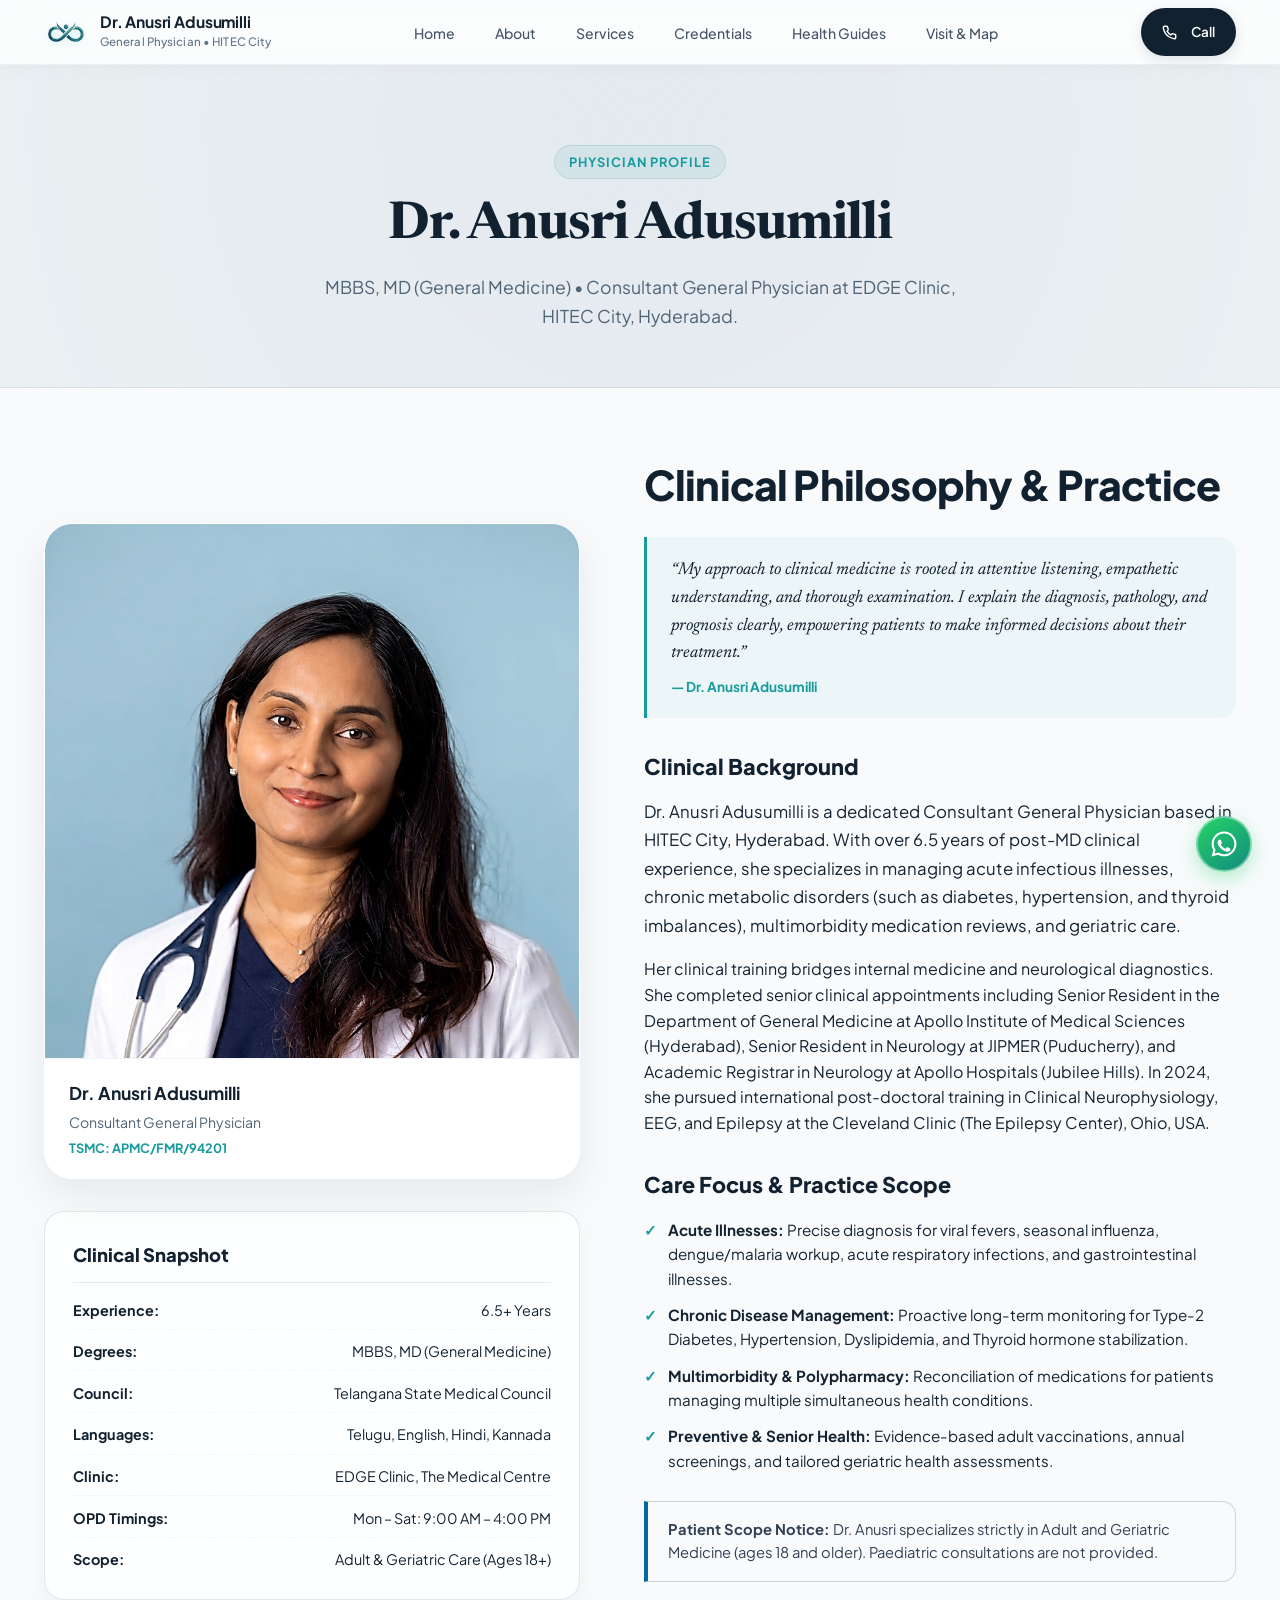
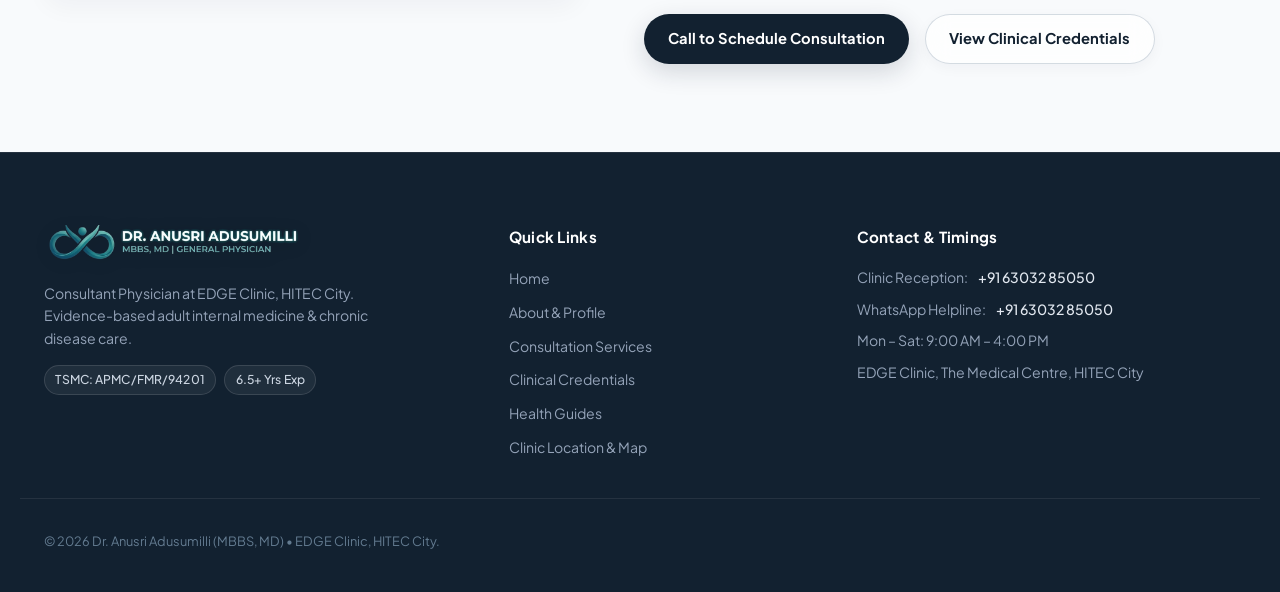
==== commit d4cf05ca: "feat(motion): EDGE Clinic V7 — Award-Calibre Cinematic Motion Experience" ====
--- a/about.html
+++ b/about.html
@@ -219,7 +219,9 @@
     </a>
   </aside>
 
-  <script src="config.js?v=6.0"></script>
-  <script src="app.js?v=6.0"></script>
+  <script src="assets/vendor/gsap.min.js"></script>
+  <script src="assets/vendor/ScrollTrigger.min.js"></script>
+  <script src="config.js?v=7.0"></script>
+  <script src="app.js?v=7.0"></script>
 </body>
 </html>
--- a/styles.css
+++ b/styles.css
@@ -53,6 +53,23 @@
   --transition-fast: 0.28s cubic-bezier(0.25, 1, 0.5, 1);
   --transition-normal: 0.45s cubic-bezier(0.25, 1, 0.5, 1);
   --transition-soft: 0.65s cubic-bezier(0.16, 1, 0.3, 1);
+
+  /* EDGE Clinic V7 — Award-Calibre Cinematic Motion Tokens */
+  --ease-spring: cubic-bezier(0.16, 1, 0.3, 1);
+  --ease-cinematic: cubic-bezier(0.22, 1, 0.36, 1);
+  --ease-soft: cubic-bezier(0.25, 0.1, 0.25, 1);
+  --ease-magnetic: cubic-bezier(0.23, 1, 0.32, 1);
+  --ease-out-expo: cubic-bezier(0.19, 1, 0.22, 1);
+
+  --dur-micro: 0.18s;
+  --dur-fast: 0.32s;
+  --dur-base: 0.55s;
+  --dur-cinematic: 0.85s;
+  --dur-lux: 1.2s;
+
+  --stagger-sm: 0.06s;
+  --stagger-md: 0.12s;
+  --stagger-lg: 0.18s;
 }
 
 /* --------------------------------------------------------------------------
@@ -778,18 +795,19 @@
   object-position: bottom right;
   display: block;
   filter: drop-shadow(0 20px 42px rgba(20, 32, 45, 0.2));
-  transform-origin: bottom right;
-  transition: transform 0.6s cubic-bezier(0.25, 1, 0.5, 1);
-  animation: softDoctorBreathe 7s ease-in-out infinite alternate;
-}
-
-@keyframes softDoctorBreathe {
-  0% { transform: translateY(0); }
-  100% { transform: translateY(-7px); }
-}
-
-.medera-hero-stage:hover .medera-doctor-cutout {
-  transform: translateY(-4px) scale(1.012);
+  transform-origin: bottom center;
+  transition: opacity var(--dur-cinematic) var(--ease-spring), transform var(--dur-cinematic) var(--ease-spring);
+  will-change: transform, opacity;
+}
+
+.medera-doctor-cutout.motion-reveal {
+  opacity: 0;
+  transform: translate3d(0, 16px, 0) scale(0.97);
+}
+
+.medera-doctor-cutout.motion-reveal.is-revealed {
+  opacity: 1;
+  transform: translate3d(0, 0, 0) scale(1);
 }
 
 /* 5. Left Doctor Content & Editorial */
@@ -6634,3 +6652,427 @@
     gap: 0.2rem;
   }
 }
+
+/* ==========================================================================
+   EDGE CLINIC V7 — AWARD-CALIBRE MOTION EXPERIENCE ENGINE
+   Clinical Futurism: Opacity & Transform Driven GPU Performance (60 FPS)
+   ========================================================================== */
+
+/* 1. Cinematic Hero Line Mask Reveal */
+.hero-line {
+  display: block;
+  overflow: hidden;
+  padding-bottom: 0.12em;
+}
+
+.hero-line-inner {
+  display: block;
+  transform: translate3d(0, 105%, 0);
+  opacity: 0;
+  transition: transform var(--dur-cinematic) var(--ease-spring), opacity var(--dur-cinematic) var(--ease-spring);
+  will-change: transform, opacity;
+}
+
+.hero-line-inner.is-revealed {
+  transform: translate3d(0, 0, 0);
+  opacity: 1;
+}
+
+/* 2. Hero Elements Choreographed Entrances */
+.motion-hero-top {
+  opacity: 0;
+  transform: translate3d(0, -10px, 0);
+  transition: opacity var(--dur-base) var(--ease-spring), transform var(--dur-base) var(--ease-spring);
+}
+.motion-hero-top.is-revealed {
+  opacity: 1;
+  transform: translate3d(0, 0, 0);
+}
+
+.medera-eyebrow-tag.motion-hero-eyebrow {
+  opacity: 0;
+  transform: translate3d(0, 12px, 0);
+  transition: opacity 0.5s var(--ease-spring) 0.05s, transform 0.5s var(--ease-spring) 0.05s;
+}
+.medera-eyebrow-tag.motion-hero-eyebrow.is-revealed {
+  opacity: 1;
+  transform: translate3d(0, 0, 0);
+}
+
+.medera-doctor-desc.motion-hero-desc {
+  opacity: 0;
+  transform: translate3d(0, 16px, 0);
+  transition: opacity 0.65s var(--ease-spring) 0.22s, transform 0.65s var(--ease-spring) 0.22s;
+}
+.medera-doctor-desc.motion-hero-desc.is-revealed {
+  opacity: 1;
+  transform: translate3d(0, 0, 0);
+}
+
+.medera-hero-cta-row.motion-hero-ctas {
+  opacity: 0;
+  transform: translate3d(0, 16px, 0);
+  transition: opacity 0.65s var(--ease-spring) 0.32s, transform 0.65s var(--ease-spring) 0.32s;
+}
+.medera-hero-cta-row.motion-hero-ctas.is-revealed {
+  opacity: 1;
+  transform: translate3d(0, 0, 0);
+}
+
+.medera-schedule-meta.motion-hero-schedule {
+  opacity: 0;
+  transform: translate3d(0, 12px, 0);
+  transition: opacity 0.6s var(--ease-spring) 0.42s, transform 0.6s var(--ease-spring) 0.42s;
+}
+.medera-schedule-meta.motion-hero-schedule.is-revealed {
+  opacity: 1;
+  transform: translate3d(0, 0, 0);
+}
+
+/* 3. Scientific DNA & Molecular Line-Drawing Animations */
+.dna-strand {
+  stroke-dasharray: 1200;
+  stroke-dashoffset: 1200;
+  transition: stroke-dashoffset 2s var(--ease-cinematic);
+  will-change: stroke-dashoffset;
+}
+
+.dna-strand.is-drawn {
+  stroke-dashoffset: 0;
+}
+
+.dna-rung {
+  stroke-dasharray: 60;
+  stroke-dashoffset: 60;
+  transition: stroke-dashoffset 1.4s var(--ease-cinematic);
+  will-change: stroke-dashoffset;
+}
+
+.dna-rung.is-drawn {
+  stroke-dashoffset: 0;
+}
+
+.molecular-cluster line {
+  stroke-dasharray: 90;
+  stroke-dashoffset: 90;
+  transition: stroke-dashoffset 1.6s var(--ease-cinematic);
+  will-change: stroke-dashoffset;
+}
+
+.molecular-cluster line.is-drawn {
+  stroke-dashoffset: 0;
+}
+
+.molecular-cluster circle,
+.dna-helix-group circle {
+  opacity: 0;
+  transform: scale(0.4);
+  transform-box: fill-box;
+  transform-origin: center;
+  transition: opacity 0.6s ease 0.4s, transform 0.6s var(--ease-spring) 0.4s;
+}
+
+.molecular-cluster.is-drawn circle,
+.dna-helix-group.is-drawn circle {
+  opacity: 1;
+  transform: scale(1);
+}
+
+/* 4. Desktop Magnetic Button Pointer Physics */
+@media (hover: hover) and (pointer: fine) {
+  [data-magnetic] {
+    transition: transform 0.28s var(--ease-magnetic), box-shadow 0.25s ease, background-color 0.25s ease, border-color 0.25s ease;
+    will-change: transform;
+  }
+}
+
+/* 5. Button Micro-interactions & Arrow Animation */
+.btn {
+  position: relative;
+  overflow: hidden;
+}
+
+.btn svg,
+.btn .header-call-icon {
+  transition: transform 0.25s var(--ease-spring);
+}
+
+.btn:hover svg,
+.btn:hover .header-call-icon {
+  transform: translateX(2px) scale(1.05);
+}
+
+.btn:active {
+  transform: scale(0.975) translateY(1px) !important;
+}
+
+.btn:focus-visible {
+  outline: 2px solid var(--color-accent);
+  outline-offset: 3px;
+}
+
+/* 6. Card Stagger & Scroll Reveal Utility Classes */
+.motion-fade-up {
+  opacity: 0;
+  transform: translate3d(0, 24px, 0);
+  transition: opacity var(--dur-cinematic) var(--ease-spring), transform var(--dur-cinematic) var(--ease-spring);
+  will-change: opacity, transform;
+}
+
+.motion-fade-up.is-inview {
+  opacity: 1;
+  transform: translate3d(0, 0, 0);
+}
+
+.motion-scale-up {
+  opacity: 0;
+  transform: scale(0.96) translate3d(0, 16px, 0);
+  transition: opacity var(--dur-cinematic) var(--ease-spring), transform var(--dur-cinematic) var(--ease-spring);
+  will-change: opacity, transform;
+}
+
+.motion-scale-up.is-inview {
+  opacity: 1;
+  transform: scale(1) translate3d(0, 0, 0);
+}
+
+/* 7. Common Health Concerns (3-Column Stagger & Card Hover) */
+.concern-card {
+  transition: transform 0.32s var(--ease-spring), box-shadow 0.32s var(--ease-spring), border-color 0.25s ease;
+  will-change: transform;
+}
+
+.concern-card:hover {
+  transform: translateY(-5px);
+  border-color: rgba(23, 155, 158, 0.45);
+  box-shadow: 0 16px 36px rgba(18, 33, 48, 0.08), 0 0 20px rgba(23, 155, 158, 0.12);
+}
+
+.concern-card:hover .concern-icon-wrap {
+  transform: scale(1.08);
+  background: rgba(23, 155, 158, 0.14);
+}
+
+.concern-icon-wrap {
+  transition: transform 0.3s var(--ease-spring), background-color 0.25s ease;
+}
+
+/* 8. Consultation Options (Paired Composition) */
+.consultation-options-grid {
+  perspective: 1000px;
+}
+
+.option-card {
+  transition: transform 0.36s var(--ease-spring), box-shadow 0.36s var(--ease-spring), border-color 0.25s ease;
+  will-change: transform;
+}
+
+.option-card:hover {
+  transform: translateY(-5px);
+  border-color: rgba(23, 155, 158, 0.45);
+  box-shadow: 0 20px 42px rgba(18, 33, 48, 0.09), 0 0 24px rgba(23, 155, 158, 0.14);
+}
+
+/* 9. Physician Profile Reveal & Mask */
+.about-doctor-photo {
+  transition: transform 0.7s var(--ease-cinematic);
+}
+
+.about-image-frame {
+  overflow: hidden;
+  border-radius: var(--radius-lg);
+  box-shadow: 0 20px 48px rgba(18, 33, 48, 0.1);
+}
+
+.about-image-frame:hover .about-doctor-photo {
+  transform: scale(1.025);
+}
+
+.about-highlights-ribbon .highlight-chip {
+  transition: transform 0.28s var(--ease-spring), border-color 0.25s ease, background-color 0.25s ease;
+}
+
+.about-highlights-ribbon .highlight-chip:hover {
+  transform: translateY(-3px);
+  border-color: var(--color-accent);
+  background: #ffffff;
+}
+
+/* 10. Signature Patient Journey (Scroll Progress & Sequential Activation) */
+.steps-progress-track {
+  position: absolute;
+  top: 44px;
+  left: 15%;
+  right: 15%;
+  height: 3px;
+  background: rgba(23, 155, 158, 0.15);
+  border-radius: 99px;
+  z-index: 1;
+  overflow: hidden;
+}
+
+.steps-progress-fill {
+  height: 100%;
+  width: 0%;
+  background: linear-gradient(90deg, #122130, #179b9e);
+  border-radius: 99px;
+  box-shadow: 0 0 12px rgba(23, 155, 158, 0.5);
+  transition: width 0.35s var(--ease-spring);
+  will-change: width;
+}
+
+.step-card {
+  transition: transform 0.4s var(--ease-spring), box-shadow 0.4s var(--ease-spring), border-color 0.3s ease;
+  will-change: transform;
+}
+
+.step-number-badge {
+  transition: transform 0.4s var(--ease-spring), background-color 0.3s ease, color 0.3s ease, box-shadow 0.4s var(--ease-spring);
+}
+
+/* Active Step Highlight */
+.step-card.active-step {
+  transform: translateY(-6px);
+  border-color: #179b9e;
+  box-shadow: 0 16px 36px rgba(23, 155, 158, 0.16), 0 0 0 2px rgba(23, 155, 158, 0.25);
+}
+
+.step-card.active-step .step-number-badge {
+  transform: scale(1.12);
+  background: #179b9e !important;
+  color: #ffffff !important;
+  box-shadow: 0 0 0 6px rgba(23, 155, 158, 0.25), 0 8px 20px rgba(23, 155, 158, 0.4) !important;
+}
+
+/* Settled Completed Step State */
+.step-card.completed-step {
+  transform: translateY(0);
+  border-color: rgba(23, 155, 158, 0.35);
+  box-shadow: 0 4px 16px rgba(18, 33, 48, 0.04);
+}
+
+.step-card.completed-step .step-number-badge {
+  background: #122130;
+  color: #179b9e;
+  box-shadow: 0 2px 8px rgba(18, 33, 48, 0.12);
+}
+
+/* 11. Zero-Jump Fluid FAQ Accordion Engine */
+.faq-card {
+  transition: border-color 0.25s ease, box-shadow 0.25s ease;
+}
+
+.faq-card.open {
+  border-color: var(--color-accent);
+  box-shadow: 0 8px 24px rgba(23, 155, 158, 0.08);
+}
+
+.faq-content {
+  display: grid;
+  grid-template-rows: 0fr;
+  opacity: 0;
+  padding: 0 1.5rem;
+  overflow: hidden;
+  transition: grid-template-rows 0.38s var(--ease-spring), opacity 0.3s ease, padding 0.35s ease;
+}
+
+.faq-card.open .faq-content {
+  grid-template-rows: 1fr;
+  opacity: 1;
+  padding: 0 1.5rem 1.35rem;
+}
+
+.faq-content > * {
+  min-height: 0;
+  overflow: hidden;
+}
+
+/* 12. Location Panel & Map Reveal */
+.location-card,
+.location-map-wrap {
+  transition: transform 0.4s var(--ease-spring), box-shadow 0.4s var(--ease-spring);
+}
+
+/* 13. Health Guides Editorial Hover */
+.article-card {
+  transition: transform 0.35s var(--ease-spring), box-shadow 0.35s var(--ease-spring), border-color 0.25s ease;
+  overflow: hidden;
+}
+
+.article-card:hover {
+  transform: translateY(-5px);
+  border-color: rgba(23, 155, 158, 0.4);
+  box-shadow: 0 18px 40px rgba(18, 33, 48, 0.08);
+}
+
+.article-image {
+  transition: transform 0.6s var(--ease-cinematic);
+}
+
+.article-card:hover .article-image {
+  transform: scale(1.04);
+}
+
+/* 14. Mobile Responsive Motion Tuning */
+@media (max-width: 900px) {
+  .steps-progress-track {
+    display: none !important;
+  }
+  .step-card.active-step {
+    transform: translateY(-2px);
+  }
+  .medera-doctor-cutout.motion-reveal {
+    transform: translate3d(0, 10px, 0);
+  }
+}
+
+/* 15. Accessibility: Sensible Reduced-Motion Fallbacks */
+@media (prefers-reduced-motion: reduce) {
+  *,
+  *::before,
+  *::after {
+    animation-duration: 0.001ms !important;
+    animation-iteration-count: 1 !important;
+    transition-duration: 0.001ms !important;
+    scroll-behavior: auto !important;
+  }
+
+  .hero-line-inner,
+  .motion-hero-top,
+  .medera-eyebrow-tag.motion-hero-eyebrow,
+  .medera-doctor-desc.motion-hero-desc,
+  .medera-hero-cta-row.motion-hero-ctas,
+  .medera-schedule-meta.motion-hero-schedule,
+  .medera-doctor-cutout.motion-reveal,
+  .motion-fade-up,
+  .motion-scale-up,
+  .step-card,
+  .concern-card,
+  .option-card,
+  .essential-card,
+  .article-card,
+  .credential-card {
+    opacity: 1 !important;
+    transform: none !important;
+    transition: none !important;
+  }
+
+  .dna-strand,
+  .dna-rung,
+  .molecular-cluster line {
+    stroke-dashoffset: 0 !important;
+    transition: none !important;
+  }
+
+  .molecular-cluster circle,
+  .dna-helix-group circle {
+    opacity: 1 !important;
+    transform: none !important;
+    transition: none !important;
+  }
+
+  .steps-progress-fill {
+    width: 100% !important;
+    transition: none !important;
+  }
+}
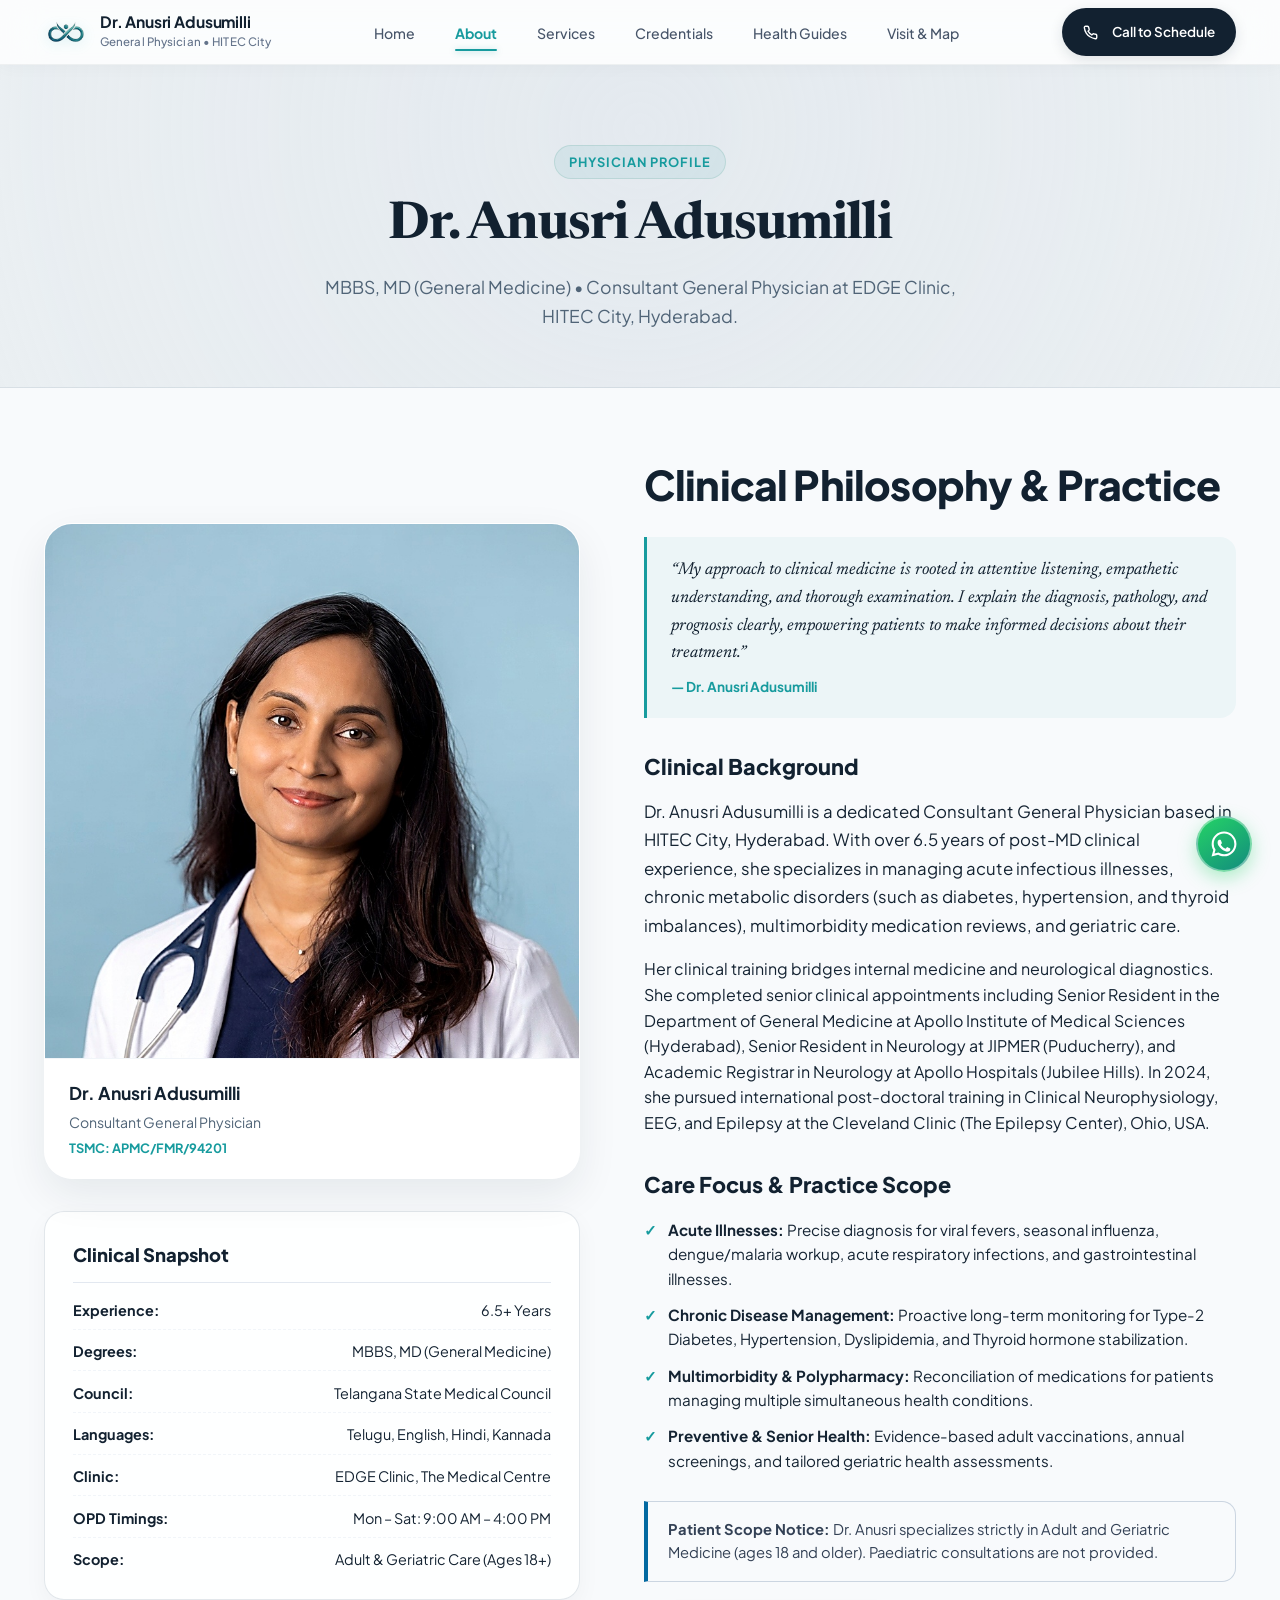
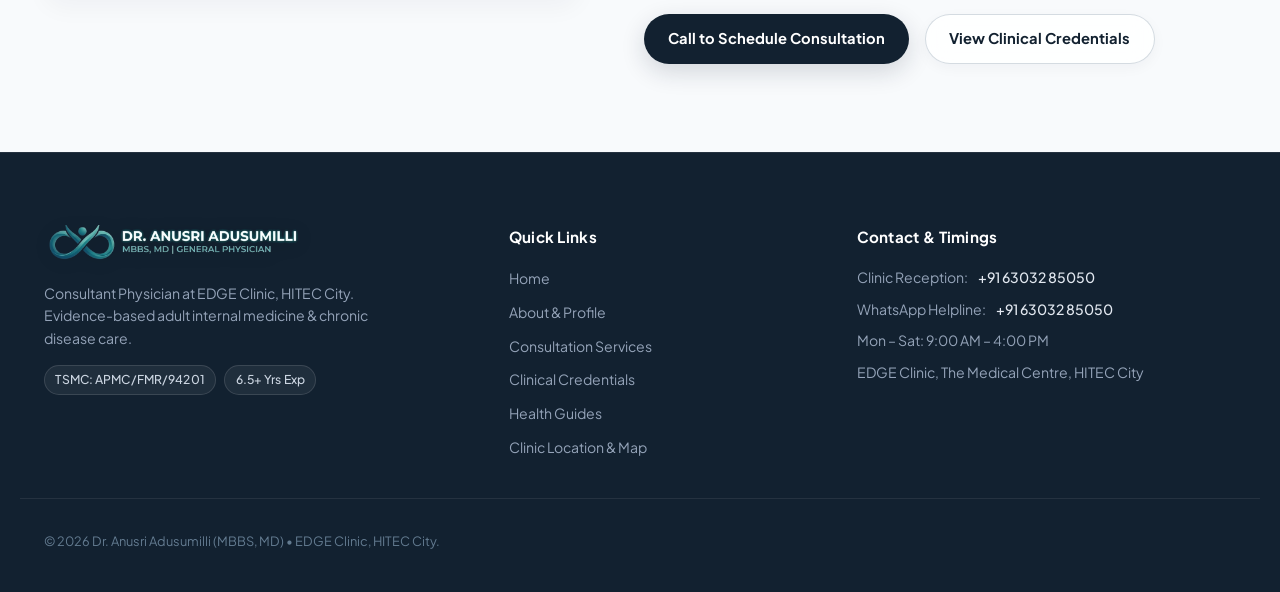
==== commit 856ddad5: "feat(v7.1): premium motion polish & seamless UX - Implement Awwwards-calibre seamless page transitio" ====
--- a/about.html
+++ b/about.html
@@ -15,7 +15,7 @@
   <link rel="preconnect" href="https://fonts.gstatic.com" crossorigin>
   <link href="https://fonts.googleapis.com/css2?family=Newsreader:ital,opsz,wght@0,6..72,400;0,6..72,500;0,6..72,600;1,6..72,400&family=Plus+Jakarta+Sans:wght@300;400;500;600;700;800&display=swap" rel="stylesheet">
   
-  <link rel="stylesheet" href="styles.css?v=6.0">
+  <link rel="stylesheet" href="styles.css?v=7.1">
 </head>
 <body class="page-about">
   <a href="#main-content" class="skip-to-content">Skip to main content</a>
@@ -47,7 +47,7 @@
       <div class="header-actions">
         <a href="tel:+916303285050" class="btn btn-primary btn-header-book" id="navBookBtn" aria-label="Call Clinic">
           <svg class="header-call-icon" width="15" height="15" viewBox="0 0 24 24" fill="none" stroke="currentColor" stroke-width="2.2"><path d="M22 16.92v3a2 2 0 0 1-2.18 2 19.79 19.79 0 0 1-8.63-3.07 19.5 19.5 0 0 1-6-6 19.79 19.79 0 0 1-3.07-8.67A2 2 0 0 1 4.11 2h3a2 2 0 0 1 2 1.72 12.84 12.84 0 0 0 .7 2.81 2 2 0 0 1-.45 2.11L8.09 9.91a16 16 0 0 0 6 6l1.27-1.27a2 2 0 0 1 2.11-.45 12.84 12.84 0 0 0 2.81.7A2 2 0 0 1 22 16.92z"></path></svg>
-          <span class="header-btn-text-desktop">Call</span>
+          <span class="header-btn-text-desktop">Call to Schedule</span>
           <span class="header-btn-text-mobile">Call</span>
         </a>
         <button type="button" class="mobile-toggle" id="mobileToggle" aria-label="Toggle menu" aria-expanded="false">
@@ -221,7 +221,7 @@
 
   <script src="assets/vendor/gsap.min.js"></script>
   <script src="assets/vendor/ScrollTrigger.min.js"></script>
-  <script src="config.js?v=7.0"></script>
-  <script src="app.js?v=7.0"></script>
+  <script src="config.js?v=7.1"></script>
+  <script src="app.js?v=7.1"></script>
 </body>
 </html>
--- a/styles.css
+++ b/styles.css
@@ -233,10 +233,25 @@
   min-height: 48px;
   padding: 0.75rem 1.45rem;
   border-radius: var(--radius-pill);
-  transition: all 0.25s cubic-bezier(0.16, 1, 0.3, 1);
+  transition: transform 0.22s cubic-bezier(0.16, 1, 0.3, 1), 
+              box-shadow 0.22s cubic-bezier(0.16, 1, 0.3, 1), 
+              background-color 0.2s ease, 
+              border-color 0.2s ease, 
+              color 0.2s ease;
   text-decoration: none;
   white-space: nowrap;
   box-sizing: border-box;
+  cursor: pointer;
+}
+
+.btn:active {
+  transform: translateY(1px) scale(0.985);
+  box-shadow: 0 4px 12px rgba(18, 33, 48, 0.1);
+}
+
+.btn:focus-visible {
+  outline: 2px solid var(--color-accent);
+  outline-offset: 3px;
 }
 
 .btn-primary {
@@ -249,11 +264,16 @@
   background: #179b9e;
   color: #ffffff;
   transform: translateY(-2px);
-  box-shadow: 0 12px 30px rgba(23, 155, 158, 0.3);
+  box-shadow: 0 12px 28px rgba(23, 155, 158, 0.28);
+}
+.btn-primary:active {
+  background: #0f1c29;
+  transform: translateY(1px) scale(0.985);
+  box-shadow: 0 4px 14px rgba(18, 33, 48, 0.2);
 }
 
 .btn-secondary {
-  background: rgba(255, 255, 255, 0.75);
+  background: rgba(255, 255, 255, 0.85);
   backdrop-filter: blur(12px);
   -webkit-backdrop-filter: blur(12px);
   color: #122130;
@@ -266,6 +286,19 @@
   color: #179b9e;
   transform: translateY(-2px);
   box-shadow: 0 8px 20px rgba(23, 155, 158, 0.15);
+}
+.btn-secondary:active {
+  transform: translateY(1px) scale(0.985);
+  box-shadow: 0 2px 8px rgba(18, 33, 48, 0.06);
+}
+
+.btn svg {
+  transition: transform 0.22s cubic-bezier(0.16, 1, 0.3, 1);
+}
+
+.btn:hover svg.btn-arrow,
+.btn:hover svg:not(.header-call-icon):last-child {
+  transform: translateX(3px);
 }
 
 .btn-ghost {
@@ -422,6 +455,21 @@
 }
 .nav-link:hover {
   color: #122130;
+}
+.nav-link.active {
+  color: var(--color-accent);
+  font-weight: 700;
+}
+.nav-link.active::after {
+  content: '';
+  position: absolute;
+  bottom: -4px;
+  left: 0.25rem;
+  right: 0.25rem;
+  height: 2px;
+  background: var(--color-accent);
+  border-radius: 99px;
+  box-shadow: 0 1px 6px rgba(23, 155, 158, 0.4);
 }
 .nav-link:focus {
   outline: none;
@@ -578,7 +626,14 @@
   font-weight: 600;
   color: var(--color-text);
   display: block;
-  padding: 0.4rem 0;
+  padding: 0.5rem 0.75rem;
+  border-radius: 8px;
+  transition: background-color 0.2s ease, color 0.2s ease;
+}
+.mobile-nav-link.active {
+  color: var(--color-accent);
+  background: rgba(23, 155, 158, 0.08);
+  font-weight: 700;
 }
 
 /* --------------------------------------------------------------------------
@@ -3056,6 +3111,56 @@
   min-height: 480px;
   border: 0;
   display: block;
+  pointer-events: none;
+  transition: opacity 0.25s ease;
+}
+
+.location-map-wrapper.is-interactive .google-map-iframe {
+  pointer-events: auto;
+}
+
+.map-interactive-overlay {
+  position: absolute;
+  top: 0;
+  left: 0;
+  right: 0;
+  bottom: 48px;
+  display: flex;
+  align-items: center;
+  justify-content: center;
+  background: rgba(18, 33, 48, 0.04);
+  cursor: pointer;
+  z-index: 4;
+  transition: opacity 0.25s ease, visibility 0.25s ease;
+}
+
+.location-map-wrapper.is-interactive .map-interactive-overlay {
+  opacity: 0;
+  visibility: hidden;
+  pointer-events: none;
+}
+
+.btn-enable-map {
+  display: inline-flex;
+  align-items: center;
+  gap: 0.5rem;
+  padding: 0.65rem 1.15rem;
+  background: rgba(255, 255, 255, 0.94);
+  backdrop-filter: blur(14px);
+  -webkit-backdrop-filter: blur(14px);
+  color: #122130;
+  font-size: 0.82rem;
+  font-weight: 700;
+  border-radius: var(--radius-pill);
+  border: 1.5px solid rgba(23, 155, 158, 0.35);
+  box-shadow: 0 6px 20px rgba(18, 33, 48, 0.12);
+  cursor: pointer;
+  transition: transform 0.2s cubic-bezier(0.16, 1, 0.3, 1), box-shadow 0.2s ease;
+}
+
+.btn-enable-map:hover {
+  transform: scale(1.03);
+  box-shadow: 0 10px 25px rgba(23, 155, 158, 0.25);
 }
 
 .map-action-bar {
@@ -3065,6 +3170,35 @@
   padding: 0.85rem 1.5rem;
   background: #ffffff;
   border-top: 1px solid #e1e9ee;
+  gap: 1rem;
+  flex-wrap: wrap;
+}
+
+.map-action-buttons {
+  display: flex;
+  align-items: center;
+  gap: 0.75rem;
+}
+
+.btn-directions-primary {
+  display: inline-flex;
+  align-items: center;
+  gap: 0.4rem;
+  font-size: 0.78rem;
+  font-weight: 700;
+  color: #ffffff;
+  background: #179b9e;
+  padding: 0.4rem 0.85rem;
+  border-radius: var(--radius-pill);
+  text-decoration: none;
+  transition: background-color 0.2s ease, transform 0.2s cubic-bezier(0.16, 1, 0.3, 1), box-shadow 0.2s ease;
+  box-shadow: 0 3px 10px rgba(23, 155, 158, 0.25);
+}
+
+.btn-directions-primary:hover {
+  background: #0b7074;
+  transform: translateY(-1px);
+  box-shadow: 0 6px 14px rgba(23, 155, 158, 0.35);
 }
 
 .map-coordinates-meta {
@@ -4954,9 +5088,12 @@
 }
 .articles-grid {
   display: grid;
-  grid-template-columns: repeat(2, 1fr);
+  grid-template-columns: repeat(3, 1fr);
   gap: 1.75rem;
   margin-top: 2.5rem;
+}
+.page-content-section .articles-grid {
+  grid-template-columns: repeat(2, 1fr);
 }
 .article-card {
   background: rgba(255, 255, 255, 0.75);
@@ -4968,6 +5105,7 @@
   display: flex;
   flex-direction: column;
   justify-content: space-between;
+  height: 100%;
   box-shadow: 0 8px 24px rgba(18, 33, 48, 0.04);
   transition: transform 0.25s ease, box-shadow 0.25s ease, border-color 0.25s ease;
 }
@@ -5013,12 +5151,14 @@
   margin-bottom: 1.5rem;
   flex: 1;
 }
+.article-footer,
 .article-card-footer {
   display: flex;
   align-items: center;
   justify-content: space-between;
   border-top: 1px solid rgba(160, 175, 188, 0.25);
   padding-top: 1rem;
+  margin-top: auto;
   font-size: 0.85rem;
 }
 .article-author {
@@ -5084,9 +5224,23 @@
 }
 
 /* Responsive adjustments */
-@media (max-width: 900px) {
+@media (min-width: 641px) and (max-width: 991px) {
+  .articles-grid {
+    grid-template-columns: repeat(2, 1fr);
+  }
+  .articles-grid .article-card:last-child:nth-child(2n+1) {
+    grid-column: 1 / -1;
+    max-width: 600px;
+    margin-left: auto;
+    margin-right: auto;
+    width: 100%;
+  }
+}
+
+@media (max-width: 640px) {
   .training-showcase-grid,
-  .articles-grid {
+  .articles-grid,
+  .page-content-section .articles-grid {
     grid-template-columns: 1fr;
   }
   .scope-banner-inner {
@@ -7075,4 +7229,53 @@
     width: 100% !important;
     transition: none !important;
   }
-}
+
+  .page-transition-bar {
+    display: none !important;
+  }
+}
+
+/* ==========================================================================
+   16. V7.1 SEAMLESS PAGE TRANSITION ENGINE & REFINED MOTION SYSTEM
+   ========================================================================== */
+.page-transition-bar {
+  position: fixed;
+  top: 0;
+  left: 0;
+  height: 2.5px;
+  width: 0%;
+  background: linear-gradient(90deg, #122130, #179b9e, #2dd4bf);
+  z-index: 99999;
+  pointer-events: none;
+  opacity: 0;
+  transition: width 0.22s cubic-bezier(0.16, 1, 0.3, 1), opacity 0.2s ease;
+  box-shadow: 0 1px 8px rgba(23, 155, 158, 0.5);
+}
+
+.faq-chevron {
+  transition: transform 0.35s cubic-bezier(0.16, 1, 0.3, 1);
+}
+
+.faq-card.open .faq-chevron {
+  transform: rotate(180deg);
+}
+
+@keyframes article-target-glow {
+  0% {
+    box-shadow: 0 0 0 0 rgba(23, 155, 158, 0.6);
+    border-color: #179b9e;
+  }
+  50% {
+    box-shadow: 0 0 0 10px rgba(23, 155, 158, 0.2);
+    border-color: #179b9e;
+  }
+  100% {
+    box-shadow: 0 8px 24px rgba(18, 33, 48, 0.04);
+    border-color: rgba(255, 255, 255, 0.95);
+  }
+}
+
+.article-card.highlight-target {
+  animation: article-target-glow 2s cubic-bezier(0.16, 1, 0.3, 1) forwards;
+}
+
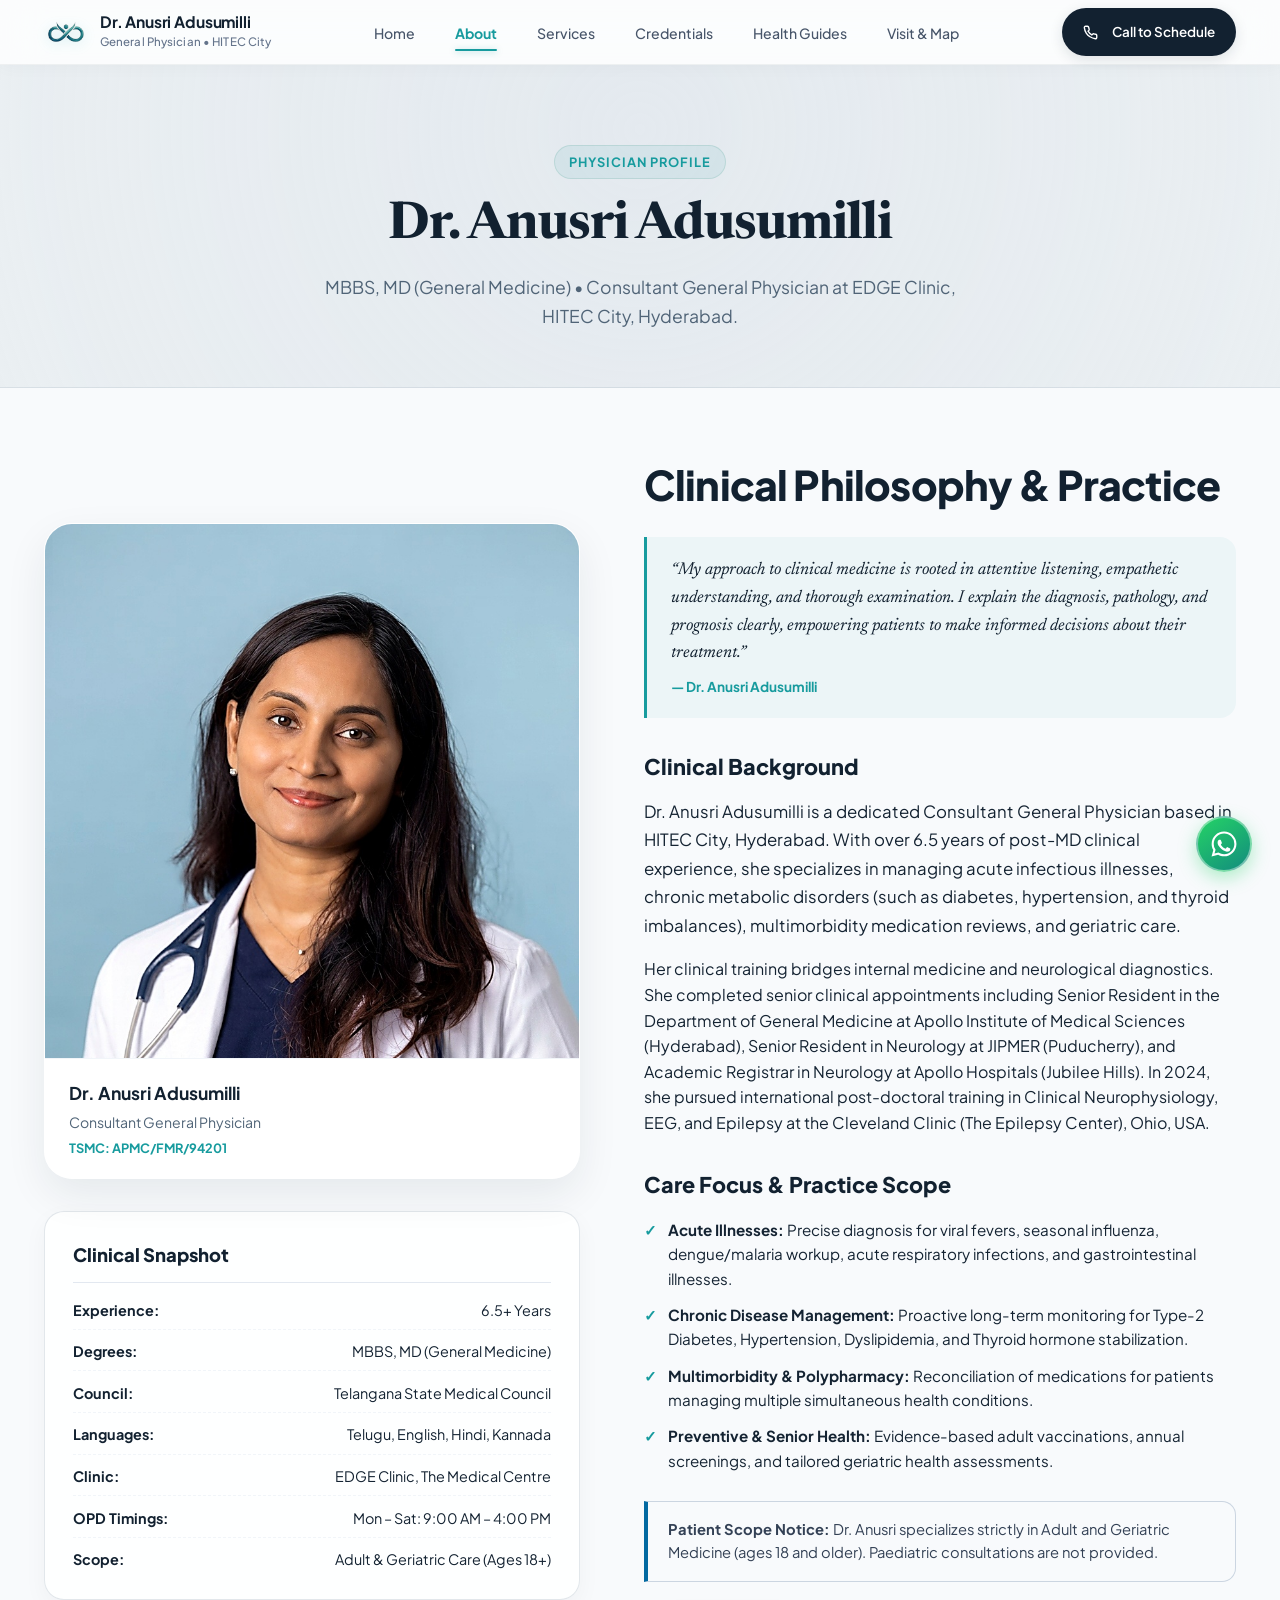
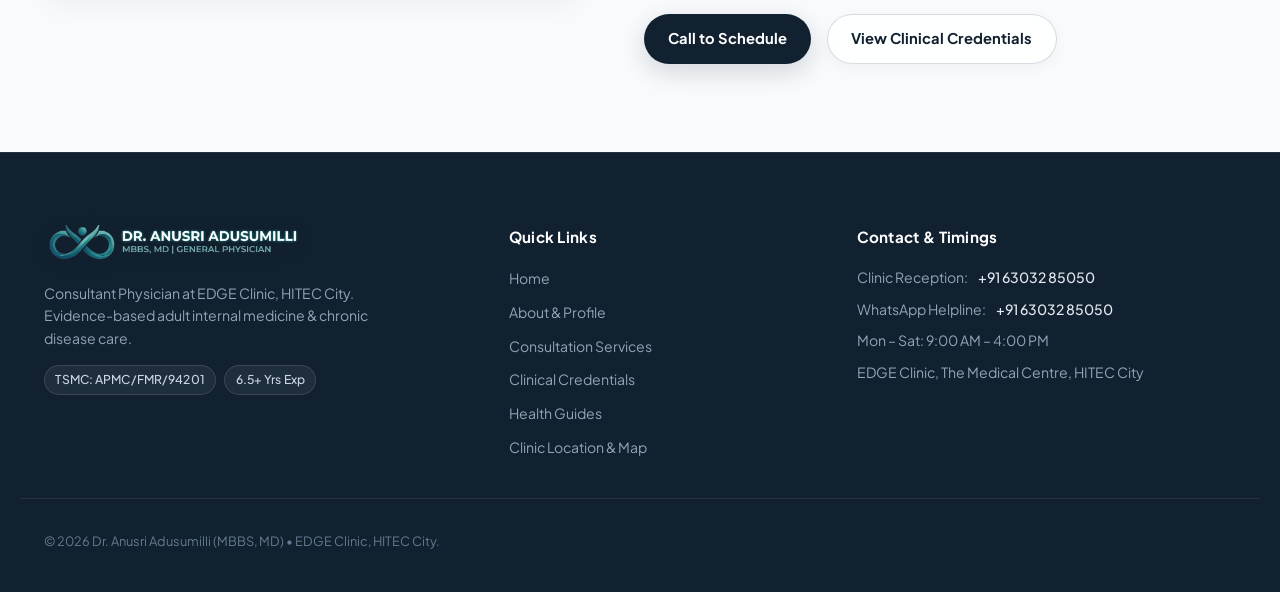
==== commit 01306639: "feat(v8): final appointment and reception integration" ====
--- a/about.html
+++ b/about.html
@@ -15,7 +15,7 @@
   <link rel="preconnect" href="https://fonts.gstatic.com" crossorigin>
   <link href="https://fonts.googleapis.com/css2?family=Newsreader:ital,opsz,wght@0,6..72,400;0,6..72,500;0,6..72,600;1,6..72,400&family=Plus+Jakarta+Sans:wght@300;400;500;600;700;800&display=swap" rel="stylesheet">
   
-  <link rel="stylesheet" href="styles.css?v=7.1">
+  <link rel="stylesheet" href="styles.css?v=8.0">
 </head>
 <body class="page-about">
   <a href="#main-content" class="skip-to-content">Skip to main content</a>
@@ -58,23 +58,24 @@
     </div>
   </header>
 
-  <!-- MOBILE DRAWER -->
-  <div class="mobile-nav-drawer" id="mobileNavDrawer" aria-hidden="true">
-    <div class="mobile-drawer-header">
-      <div class="mobile-brand-title">Dr. Anusri Adusumilli</div>
-      <button type="button" class="mobile-close-btn" id="mobileCloseBtn" aria-label="Close menu">&times;</button>
-    </div>
-    <ul class="mobile-nav-list">
-      <li><a href="/" class="mobile-nav-link">Home</a></li>
-      <li><a href="/about" class="mobile-nav-link active">About Dr. Anusri</a></li>
-      <li><a href="/services" class="mobile-nav-link">Consultation Services</a></li>
-      <li><a href="/credentials" class="mobile-nav-link">Clinical Credentials</a></li>
-      <li><a href="/health-guides" class="mobile-nav-link">Health Guides &amp; Articles</a></li>
-      <li><a href="/visit" class="mobile-nav-link">Visit &amp; Map</a></li>
-    </ul>
-    <div class="mobile-drawer-footer">
-      <a href="tel:+916303285050" class="btn btn-primary btn-block">Call Reception</a>
-    </div>
+  <!-- Mobile Drawer Navigation -->
+  <div class="mobile-nav-drawer" id="mobileNavDrawer" aria-hidden="true" role="dialog" aria-modal="true" aria-label="Mobile Navigation">
+    <div class="mobile-drawer-top">
+      <span class="mobile-drawer-brand">EDGE Clinic</span>
+      <button type="button" class="mobile-drawer-close" id="mobileCloseBtn" aria-label="Close navigation menu">
+        <svg width="20" height="20" viewBox="0 0 24 24" fill="none" stroke="currentColor" stroke-width="2.2" stroke-linecap="round" stroke-linejoin="round"><line x1="18" y1="6" x2="6" y2="18"></line><line x1="6" y1="6" x2="18" y2="18"></line></svg>
+      </button>
+    </div>
+    <nav class="mobile-drawer-nav">
+      <ul class="mobile-nav-links">
+        <li><a href="/" class="mobile-nav-link">Home</a></li>
+        <li><a href="/about" class="mobile-nav-link active">About Doctor</a></li>
+        <li><a href="/services" class="mobile-nav-link">Services</a></li>
+        <li><a href="/credentials" class="mobile-nav-link">Credentials</a></li>
+        <li><a href="/health-guides" class="mobile-nav-link">Health Guides</a></li>
+        <li><a href="/visit" class="mobile-nav-link">Visit &amp; Map</a></li>
+      </ul>
+    </nav>
   </div>
 
   <main id="main-content">
@@ -144,7 +145,7 @@
             </div>
 
             <div class="about-actions-row">
-              <a href="tel:+916303285050" class="btn btn-primary">Call to Schedule Consultation</a>
+              <a href="tel:+916303285050" class="btn btn-primary">Call to Schedule</a>
               <a href="/credentials" class="btn btn-secondary">View Clinical Credentials</a>
             </div>
           </div>
@@ -170,7 +171,7 @@
         </div>
       </div>
 
-      <div class="footer-col links-col">
+      <div class="footer-col links-col desktop-only-element">
         <h4 class="footer-heading">Quick Links</h4>
         <ul class="footer-links">
           <li><a href="/">Home</a></li>
@@ -198,15 +199,27 @@
     </div>
   </footer>
 
+  <!-- Fixed Mobile Contact Bar (Single persistent mobile contact interface) -->
+  <div class="mobile-sticky-dock" id="mobileStickyDock" aria-label="Quick Contact Actions">
+    <a href="tel:+916303285050" class="dock-btn dock-call-btn" aria-label="Call Clinic Reception">
+      <svg width="20" height="20" viewBox="0 0 24 24" fill="none" stroke="currentColor" stroke-width="2.2" stroke-linecap="round" stroke-linejoin="round"><path d="M22 16.92v3a2 2 0 0 1-2.18 2 19.79 19.79 0 0 1-8.63-3.07 19.5 19.5 0 0 1-6-6 19.79 19.79 0 0 1-3.07-8.67A2 2 0 0 1 4.11 2h3a2 2 0 0 1 2 1.72 12.84 12.84 0 0 0 .7 2.81 2 2 0 0 1-.45 2.11L8.09 9.91a16 16 0 0 0 6 6l1.27-1.27a2 2 0 0 1 2.11-.45 12.84 12.84 0 0 0 2.81.7A2 2 0 0 1 22 16.92z"></path></svg>
+      <span>Call Reception</span>
+    </a>
+    <a href="https://wa.me/916303285050?text=Hello%20EDGE%20Clinic,%20I%20would%20like%20to%20arrange%20a%20consultation%20with%20Dr.%20Anusri%20Adusumilli" target="_blank" rel="noopener noreferrer" class="dock-btn dock-whatsapp-btn" aria-label="Message Clinic Reception on WhatsApp">
+      <svg width="20" height="20" viewBox="0 0 24 24" fill="currentColor"><path d="M12.04 2C6.58 2 2.13 6.45 2.13 11.91C2.13 13.66 2.59 15.36 3.45 16.86L2.05 22L7.3 20.62C8.75 21.41 10.38 21.83 12.04 21.83C17.5 21.83 21.95 17.38 21.95 11.92C21.95 9.27 20.92 6.78 19.05 4.91C17.18 3.03 14.69 2 12.04 2M12.05 3.67C14.25 3.67 16.31 4.53 17.87 6.09C19.42 7.65 20.28 9.72 20.28 11.92C20.28 16.46 16.58 20.15 12.04 20.15C10.56 20.15 9.11 19.76 7.85 19.01L7.55 18.83L4.43 19.65L5.26 16.61L5.06 16.29C4.24 14.99 3.8 13.47 3.8 11.91C3.81 7.37 7.5 3.67 12.05 3.67Z"/></svg>
+      <span>WhatsApp Reception</span>
+    </a>
+  </div>
+
   <!-- FLOATING WHATSAPP CHAT WIDGET -->
   <aside class="floating-whatsapp-wrapper" aria-label="WhatsApp Consultation Helpline">
-    <a href="https://wa.me/916303285050?text=Hello%20EDGE%20Clinic,%20I%20would%20like%20to%20inquire%20about%20an%20appointment" 
+    <a href="https://wa.me/916303285050?text=Hello%20EDGE%20Clinic,%20I%20would%20like%20to%20arrange%20a%20consultation%20with%20Dr.%20Anusri%20Adusumilli" 
        target="_blank" 
        rel="noopener noreferrer" 
        class="floating-whatsapp-btn" 
        id="globalFloatingWhatsapp"
-       title="Chat with EDGE Clinic on WhatsApp"
-       aria-label="Chat with EDGE Clinic on WhatsApp">
+       title="Chat with EDGE Clinic Reception on WhatsApp"
+       aria-label="Chat with EDGE Clinic Reception on WhatsApp">
       <div class="whatsapp-btn-circle">
         <svg width="30" height="30" viewBox="0 0 24 24" fill="#ffffff" aria-hidden="true">
           <path d="M12.04 2c-5.46 0-9.91 4.45-9.91 9.91 0 1.75.46 3.45 1.32 4.95L2.05 22l5.25-1.38c1.45.79 3.08 1.21 4.74 1.21 5.46 0 9.91-4.45 9.91-9.91 0-2.65-1.03-5.14-2.9-7.01A9.816 9.816 0 0 0 12.04 2m.01 1.67c2.2 0 4.26.86 5.82 2.42a8.225 8.225 0 0 1 2.41 5.83c0 4.54-3.7 8.24-8.24 8.24-1.48 0-2.93-.4-4.2-1.15l-.3-.18-3.12.82.83-3.04-.2-.32a8.196 8.196 0 0 1-1.26-4.38c0-4.54 3.7-8.24 8.24-8.24m4.52 11.64c-.25-.13-1.47-.72-1.7-.81-.23-.08-.39-.13-.56.13-.17.25-.64.81-.79.97-.14.17-.29.19-.54.06-.25-.13-1.06-.39-2.02-1.24-.75-.67-1.26-1.5-1.41-1.75-.15-.25-.02-.39.11-.51.11-.11.25-.29.37-.44.12-.14.17-.25.25-.42.08-.17.04-.31-.02-.44-.06-.13-.56-1.35-.77-1.85-.2-.49-.41-.42-.56-.43h-.48c-.17 0-.44.06-.67.31-.23.25-.88.86-.88 2.1 0 1.24.9 2.44 1.03 2.61.13.17 1.78 2.71 4.3 3.8 2.53 1.09 2.53.73 2.99.69.45-.05 1.47-.6 1.68-1.18.21-.59.21-1.09.15-1.19-.06-.1-.23-.17-.48-.29z"/>
@@ -214,14 +227,14 @@
       </div>
       <div class="whatsapp-label-pill">
         <span class="whatsapp-online-dot"></span>
-        <span class="whatsapp-label-text">WhatsApp</span>
+        <span class="whatsapp-label-text">WhatsApp Reception</span>
       </div>
     </a>
   </aside>
 
   <script src="assets/vendor/gsap.min.js"></script>
   <script src="assets/vendor/ScrollTrigger.min.js"></script>
-  <script src="config.js?v=7.1"></script>
-  <script src="app.js?v=7.1"></script>
+  <script src="config.js?v=8.0"></script>
+  <script src="app.js?v=8.0"></script>
 </body>
 </html>
--- a/styles.css
+++ b/styles.css
@@ -605,34 +605,112 @@
 
 .mobile-nav-drawer {
   display: none;
+  position: fixed;
+  inset: 0;
+  width: 100%;
+  max-width: 100%;
+  height: 100%;
+  height: 100dvh;
+  box-sizing: border-box;
   background: #ffffff;
-  border-bottom: 1px solid var(--color-border);
-  padding: 1.5rem;
-}
+  z-index: 99999;
+  padding: 1.25rem 1.5rem;
+  overflow-y: auto;
+  -webkit-overflow-scrolling: touch;
+  transform: translateY(-100%);
+  opacity: 0;
+  pointer-events: none;
+  transition: transform 0.3s cubic-bezier(0.16, 1, 0.3, 1), opacity 0.25s ease;
+}
+
 .mobile-nav-drawer.open {
-  display: block;
+  display: flex;
+  flex-direction: column;
+  transform: translateY(0);
+  opacity: 1;
+  pointer-events: auto;
+}
+
+body.mobile-nav-open {
+  overflow: hidden !important;
+  touch-action: none;
+}
+
+.mobile-drawer-top {
+  display: flex;
+  align-items: center;
+  justify-content: space-between;
+  padding-bottom: 1.25rem;
+  border-bottom: 1px solid rgba(18, 33, 48, 0.08);
+  margin-bottom: 1.5rem;
+}
+
+.mobile-drawer-brand {
+  font-size: 1.15rem;
+  font-weight: 800;
+  color: var(--color-primary);
+  letter-spacing: -0.01em;
+}
+
+.mobile-drawer-close {
+  width: 44px;
+  height: 44px;
+  display: flex;
+  align-items: center;
+  justify-content: center;
+  background: #f1f5f9;
+  border: none;
+  border-radius: 50%;
+  color: #334155;
+  cursor: pointer;
+  transition: background-color 0.2s ease, transform 0.2s ease;
+}
+
+.mobile-drawer-close:active {
+  transform: scale(0.92);
+  background: #e2e8f0;
+}
+
+.mobile-drawer-nav {
+  display: flex;
+  flex-direction: column;
 }
 
 .mobile-nav-links {
-  list-style: none;
+  list-style: none !important;
+  padding: 0 !important;
+  margin: 0 !important;
   display: flex;
   flex-direction: column;
-  gap: 1rem;
-  margin-bottom: 1.5rem;
+  gap: 0.5rem;
+}
+
+.mobile-nav-links li {
+  list-style: none !important;
+  margin: 0 !important;
+  padding: 0 !important;
 }
 
 .mobile-nav-link {
-  font-size: 1.05rem;
+  font-size: 1.08rem;
   font-weight: 600;
-  color: var(--color-text);
-  display: block;
-  padding: 0.5rem 0.75rem;
-  border-radius: 8px;
+  color: #1e293b;
+  display: flex;
+  align-items: center;
+  min-height: 52px;
+  padding: 0.75rem 1rem;
+  border-radius: 12px;
+  text-decoration: none;
   transition: background-color 0.2s ease, color 0.2s ease;
 }
+
+.mobile-nav-link:active {
+  background: #f1f5f9;
+}
+
 .mobile-nav-link.active {
   color: var(--color-accent);
-  background: rgba(23, 155, 158, 0.08);
+  background: rgba(23, 155, 158, 0.09);
   font-weight: 700;
 }
 
@@ -3626,52 +3704,84 @@
 }
 
 /* --------------------------------------------------------------------------
-   Mobile Sticky Quick-Book Dock
+   Mobile Sticky Quick-Book Dock (Single Persistent Mobile Contact Bar)
    -------------------------------------------------------------------------- */
 .mobile-sticky-dock {
   display: none;
-  position: fixed;
-  bottom: 0;
-  left: 0;
-  right: 0;
-  background: rgba(255, 255, 255, 0.95);
-  backdrop-filter: blur(12px);
-  -webkit-backdrop-filter: blur(12px);
-  padding: 0.75rem 1rem;
-  box-shadow: 0 -4px 20px rgba(0, 0, 0, 0.1);
-  border-top: 1px solid var(--color-border);
-  z-index: 90;
-  align-items: center;
-  gap: 0.75rem;
-}
-
-.dock-call-btn {
-  display: flex;
-  align-items: center;
-  justify-content: center;
-  gap: 0.35rem;
-  background: var(--color-primary-soft);
-  color: var(--color-primary);
-  padding: 0.75rem 1rem;
-  border-radius: var(--radius-pill);
-  font-weight: 700;
-  font-size: 0.85rem;
-  border: 1px solid var(--color-border);
-}
-
-.dock-book-btn {
-  flex: 1;
-  display: flex;
-  align-items: center;
-  justify-content: center;
-  gap: 0.5rem;
-  background: var(--color-primary);
-  color: #fff;
-  padding: 0.75rem 1.25rem;
-  border-radius: var(--radius-pill);
-  font-weight: 700;
-  font-size: 0.95rem;
-  box-shadow: 0 4px 12px rgba(12, 56, 52, 0.25);
+}
+
+@media (max-width: 768px) {
+  .mobile-sticky-dock {
+    display: flex;
+    position: fixed;
+    bottom: 0;
+    left: 0;
+    right: 0;
+    z-index: 95;
+    background: rgba(255, 255, 255, 0.95);
+    backdrop-filter: blur(16px);
+    -webkit-backdrop-filter: blur(16px);
+    border-top: 1px solid rgba(18, 33, 48, 0.08);
+    box-shadow: 0 -4px 20px rgba(18, 33, 48, 0.08);
+    padding: 0.65rem 1rem calc(0.65rem + env(safe-area-inset-bottom, 0px));
+    gap: 0.75rem;
+    align-items: center;
+    transition: transform 0.28s cubic-bezier(0.25, 1, 0.5, 1), opacity 0.25s ease;
+  }
+
+  body.mobile-nav-open .mobile-sticky-dock {
+    transform: translateY(110%);
+    opacity: 0;
+    pointer-events: none;
+  }
+
+  .dock-btn {
+    flex: 1;
+    height: 52px;
+    min-height: 52px;
+    display: flex;
+    align-items: center;
+    justify-content: center;
+    gap: 0.45rem;
+    font-size: clamp(0.78rem, 3.2vw, 0.94rem);
+    white-space: nowrap;
+    padding: 0 0.5rem;
+    font-weight: 700;
+    border-radius: var(--radius-pill);
+    text-decoration: none;
+    transition: transform 0.15s ease, opacity 0.15s ease, box-shadow 0.2s ease;
+    box-sizing: border-box;
+  }
+
+  .dock-btn:active {
+    transform: scale(0.97);
+  }
+
+  .dock-call-btn {
+    background: #0f4c47;
+    color: #ffffff;
+    border: 1px solid #0c3d39;
+    box-shadow: 0 4px 14px rgba(15, 76, 71, 0.22);
+  }
+
+  .dock-whatsapp-btn {
+    background: #25d366;
+    color: #ffffff;
+    border: 1px solid #20ba5a;
+    box-shadow: 0 4px 14px rgba(37, 211, 102, 0.22);
+  }
+
+  .floating-whatsapp-wrapper {
+    display: none !important;
+  }
+
+  body {
+    padding-bottom: calc(4.75rem + env(safe-area-inset-bottom, 0px));
+  }
+
+  .site-footer {
+    padding-bottom: calc(5.5rem + env(safe-area-inset-bottom, 0px)) !important;
+  }
 }
 
 /* --------------------------------------------------------------------------
@@ -3962,21 +4072,8 @@
     gap: 0.5rem;
     align-items: center;
   }
-  .header-btn-text-desktop {
-    display: none;
-  }
-  .header-btn-text-mobile {
-    display: inline;
-  }
   .btn-header-book {
-    display: inline-flex !important;
-    padding: 0.42rem 0.75rem;
-    font-size: 0.78rem;
-    font-weight: 700;
-    gap: 0.3rem;
-    min-height: 38px;
-    white-space: nowrap;
-    border-radius: var(--radius-pill);
+    display: none !important;
   }
   .mobile-toggle {
     display: flex;
@@ -5916,21 +6013,72 @@
 }
 
 @media (max-width: 900px) {
+  .how-to-visit-section {
+    padding: 3.5rem 0;
+  }
   .steps-container {
-    grid-template-columns: 1fr;
-    gap: 1.35rem;
+    display: flex;
+    flex-direction: column;
+    gap: 1.15rem;
+    position: relative;
+    padding-left: 0;
   }
   .steps-container::before {
+    display: block !important;
+    content: '';
+    position: absolute;
+    left: 36px;
+    top: 28px;
+    bottom: 28px;
+    width: 2px;
+    height: auto;
+    right: auto;
+    background: linear-gradient(180deg, #179b9e 0%, rgba(23, 155, 158, 0.3) 100%);
+    z-index: 1;
+  }
+  .step-card {
+    position: relative;
+    z-index: 2;
+    display: flex;
+    flex-direction: row;
+    align-items: flex-start;
+    text-align: left;
+    gap: 1.15rem;
+    padding: 1.25rem 1.35rem;
+    border-radius: 18px;
+    background: #ffffff;
+    box-shadow: 0 2px 14px rgba(18, 33, 48, 0.04);
+    transition: transform 0.22s ease, box-shadow 0.22s ease, border-color 0.22s ease;
+  }
+  .step-card.active-step,
+  .step-card.is-active {
+    border-color: #179b9e;
+    box-shadow: 0 4px 18px rgba(23, 155, 158, 0.15);
+  }
+  .step-number-badge {
+    width: 36px;
+    height: 36px;
+    min-width: 36px;
+    font-size: 0.95rem;
+    margin-bottom: 0;
+    box-shadow: 0 2px 8px rgba(18, 33, 48, 0.15);
+  }
+  .step-card-content {
+    flex: 1;
+    text-align: left;
+  }
+  .step-title {
+    font-size: 1.08rem;
+    margin-bottom: 0.25rem;
+    text-align: left;
+  }
+  .step-desc {
+    font-size: 0.92rem;
+    line-height: 1.48;
+    text-align: left;
+  }
+  .steps-reception-cta {
     display: none !important;
-  }
-  .steps-reception-cta {
-    flex-direction: column;
-    align-items: stretch;
-    text-align: center;
-    padding: 1.5rem 1.25rem;
-  }
-  .steps-cta-actions {
-    justify-content: center;
   }
 }
 
@@ -7279,3 +7427,177 @@
   animation: article-target-glow 2s cubic-bezier(0.16, 1, 0.3, 1) forwards;
 }
 
+/* ==========================================================================
+   17. V7.2 MOBILE UI/UX CLEANUP & CONTENT SIMPLIFICATION
+   ========================================================================== */
+
+/* Responsive Text & Desktop-Only Elements */
+.desc-mobile {
+  display: none;
+}
+.desc-desktop {
+  display: inline;
+}
+.desktop-only-element {
+  display: block;
+}
+span.desktop-only-element,
+a.desktop-only-element {
+  display: inline-flex;
+}
+
+/* Consultation Single-Card Centering */
+.consultation-single-card-grid {
+  display: flex;
+  justify-content: center;
+  width: 100%;
+}
+.consultation-single-card-grid .option-card {
+  max-width: 640px;
+  width: 100%;
+}
+.option-summary-text {
+  font-size: 0.95rem;
+  color: #4b5d6e;
+  line-height: 1.55;
+  margin-bottom: 1.25rem;
+}
+
+@media (max-width: 768px) {
+  /* 1. Header Cleanup */
+  .btn-header-book {
+    display: none !important;
+  }
+  .header-actions {
+    gap: 0;
+    align-items: center;
+  }
+
+  /* 2. Responsive Content Toggles */
+  .desktop-only-element {
+    display: none !important;
+  }
+  .desc-desktop {
+    display: none !important;
+  }
+  .desc-mobile {
+    display: inline !important;
+  }
+
+  /* 3. Hero Simplification */
+  .medera-top-strip {
+    display: none !important;
+  }
+  .medera-card-brand-row {
+    display: none !important;
+  }
+  .medera-schedule-meta {
+    display: none !important;
+  }
+  .hero-call-btn-desktop,
+  #heroCallScheduleBtn {
+    display: none !important;
+  }
+  .medera-hero-secondary-btn {
+    width: 100%;
+    min-height: 50px;
+    display: flex;
+    align-items: center;
+    justify-content: center;
+    font-size: 0.96rem;
+  }
+  .medera-doctor-card {
+    padding: 1.25rem 1.15rem;
+    border-radius: 18px;
+  }
+  .medera-left-editorial {
+    padding: 0.5rem 0.65rem;
+    order: 1;
+  }
+  .medera-doctor-name {
+    font-size: clamp(1.5rem, 6.2vw, 1.85rem) !important;
+    line-height: 1.25 !important;
+    word-break: normal !important;
+  }
+  .medera-doctor-anchor {
+    order: 2;
+    margin-top: 0.5rem;
+    display: flex;
+    justify-content: center;
+  }
+  .medera-doctor-cutout {
+    max-height: 330px;
+    width: auto;
+    max-width: 260px;
+  }
+
+  /* 4. Common Health Concerns */
+  .concerns-grid {
+    grid-template-columns: 1fr;
+    gap: 0.95rem;
+  }
+  .concern-card {
+    padding: 1.25rem 1.15rem;
+    border-radius: 16px;
+  }
+  .concern-title {
+    font-size: 1.1rem;
+    margin-bottom: 0.4rem;
+  }
+  .concern-desc {
+    font-size: 0.95rem;
+    line-height: 1.5;
+    margin-bottom: 0.75rem;
+  }
+
+  /* 5. Consultation Options */
+  .option-features-desktop {
+    display: none !important;
+  }
+  .option-card {
+    padding: 1.35rem 1.15rem;
+    border-radius: 18px;
+  }
+
+  /* 6. Doctor Profile */
+  .about-actions .btn {
+    width: 100%;
+    justify-content: center;
+    min-height: 48px;
+  }
+
+  /* 7. Credentials Preview */
+  .credentials-preview-grid {
+    grid-template-columns: 1fr;
+    gap: 0.95rem;
+    margin-top: 1.5rem;
+  }
+  .credential-preview-card {
+    padding: 1.25rem 1.15rem;
+    border-radius: 16px;
+  }
+
+  /* 8. Spacing & Typography */
+  .container {
+    padding-left: 18px !important;
+    padding-right: 18px !important;
+  }
+  section {
+    padding-top: 3.5rem !important;
+    padding-bottom: 3.5rem !important;
+  }
+}
+
+@media (max-width: 380px) {
+  .brand-tagline {
+    display: none !important;
+  }
+  .brand-name {
+    font-size: 0.88rem;
+  }
+  .nav-container {
+    padding-left: 0.5rem;
+    padding-right: 0.5rem;
+  }
+}
+
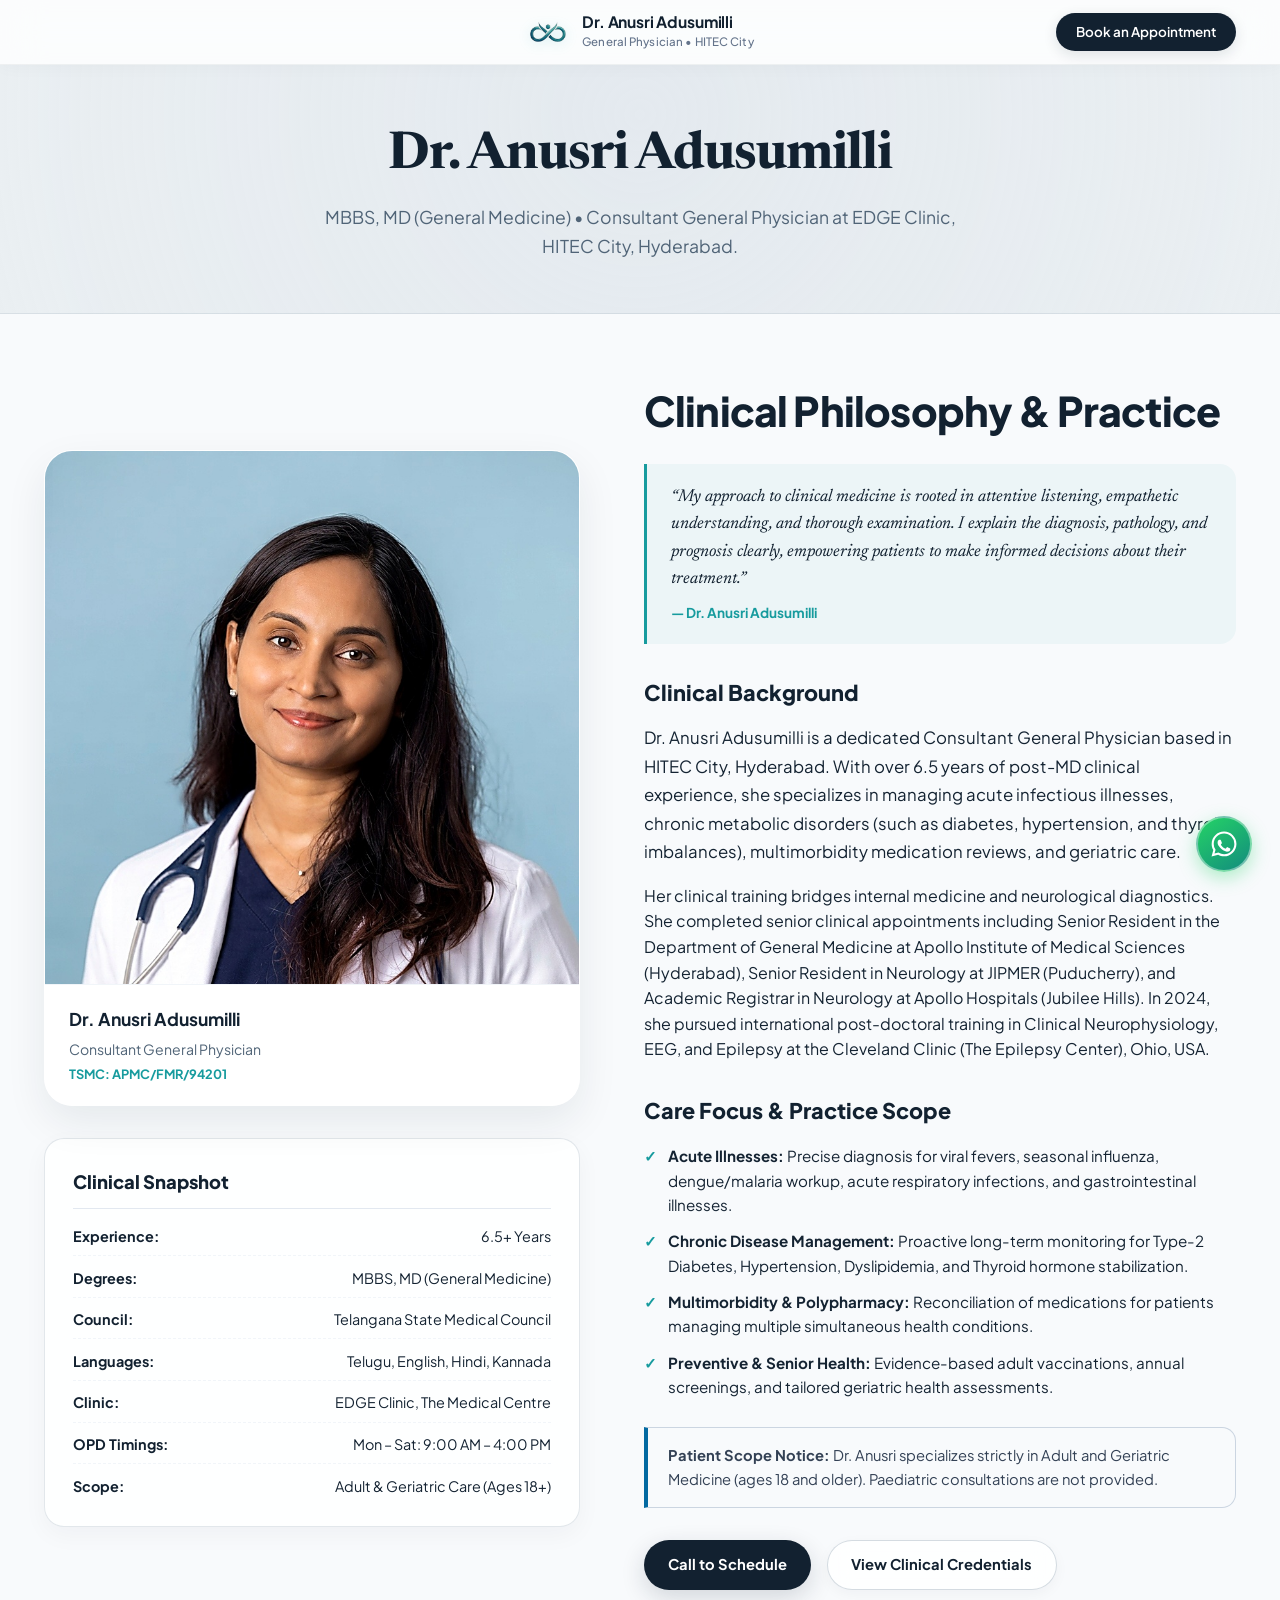
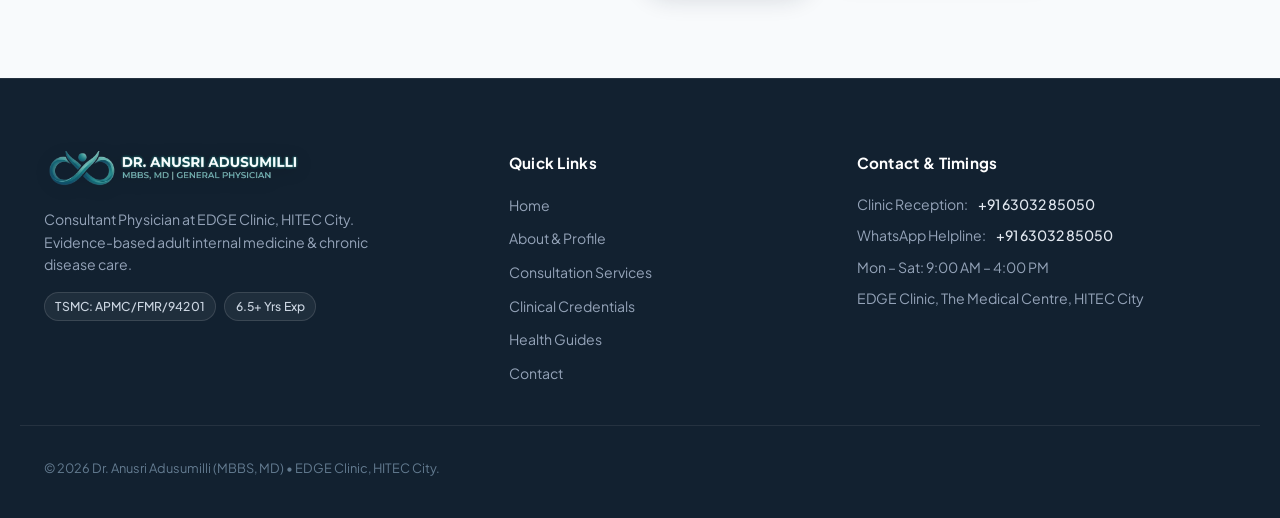
==== commit c67508bf: "feat(v8.1): update clinic website, add contact page, and refresh certificates & assets" ====
--- a/about.html
+++ b/about.html
@@ -23,66 +23,33 @@
   <!-- HEADER -->
   <header class="site-header" id="header">
     <div class="container nav-container">
-      <a href="/" class="brand-logo" aria-label="Dr. Anusri Adusumilli - Home">
-        <div class="logo-mark emblem-mark">
-          <img src="./assets/images/dr-anusri-emblem.png" alt="Dr. Anusri Emblem" class="brand-emblem-graphic" width="38" height="24">
-        </div>
-        <div class="logo-text">
-          <span class="brand-name">Dr. Anusri Adusumilli</span>
-          <span class="brand-tagline">General Physician • HITEC City</span>
-        </div>
-      </a>
-
-      <nav class="main-nav" aria-label="Main Navigation">
-        <ul class="nav-links">
-          <li><a href="/" class="nav-link">Home</a></li>
-          <li><a href="/about" class="nav-link active">About</a></li>
-          <li><a href="/services" class="nav-link">Services</a></li>
-          <li><a href="/credentials" class="nav-link">Credentials</a></li>
-          <li><a href="/health-guides" class="nav-link">Health Guides</a></li>
-          <li><a href="/visit" class="nav-link">Visit &amp; Map</a></li>
-        </ul>
-      </nav>
-
-      <div class="header-actions">
-        <a href="tel:+916303285050" class="btn btn-primary btn-header-book" id="navBookBtn" aria-label="Call Clinic">
-          <svg class="header-call-icon" width="15" height="15" viewBox="0 0 24 24" fill="none" stroke="currentColor" stroke-width="2.2"><path d="M22 16.92v3a2 2 0 0 1-2.18 2 19.79 19.79 0 0 1-8.63-3.07 19.5 19.5 0 0 1-6-6 19.79 19.79 0 0 1-3.07-8.67A2 2 0 0 1 4.11 2h3a2 2 0 0 1 2 1.72 12.84 12.84 0 0 0 .7 2.81 2 2 0 0 1-.45 2.11L8.09 9.91a16 16 0 0 0 6 6l1.27-1.27a2 2 0 0 1 2.11-.45 12.84 12.84 0 0 0 2.81.7A2 2 0 0 1 22 16.92z"></path></svg>
-          <span class="header-btn-text-desktop">Call to Schedule</span>
-          <span class="header-btn-text-mobile">Call</span>
+      <div class="header-col-left" aria-hidden="true"></div>
+
+      <div class="header-col-center">
+        <a href="/" class="brand-logo" aria-label="Dr. Anusri Adusumilli logo">
+          <div class="logo-mark emblem-mark">
+            <img src="./assets/images/dr-anusri-emblem.png" alt="Dr. Anusri Adusumilli logo" class="brand-emblem-graphic" width="38" height="24">
+          </div>
+          <div class="logo-text">
+            <span class="brand-name">Dr. Anusri Adusumilli</span>
+            <span class="brand-tagline">General Physician • HITEC City</span>
+          </div>
         </a>
-        <button type="button" class="mobile-toggle" id="mobileToggle" aria-label="Toggle menu" aria-expanded="false">
-          <span class="bar"></span>
-          <span class="bar"></span>
-        </button>
+      </div>
+
+      <div class="header-col-right">
+        <a href="/contact/" class="btn-header-book" aria-label="Book an Appointment">
+          <span class="btn-text-desktop">Book an Appointment</span>
+          <span class="btn-text-mobile">Book Now</span>
+        </a>
       </div>
     </div>
   </header>
-
-  <!-- Mobile Drawer Navigation -->
-  <div class="mobile-nav-drawer" id="mobileNavDrawer" aria-hidden="true" role="dialog" aria-modal="true" aria-label="Mobile Navigation">
-    <div class="mobile-drawer-top">
-      <span class="mobile-drawer-brand">EDGE Clinic</span>
-      <button type="button" class="mobile-drawer-close" id="mobileCloseBtn" aria-label="Close navigation menu">
-        <svg width="20" height="20" viewBox="0 0 24 24" fill="none" stroke="currentColor" stroke-width="2.2" stroke-linecap="round" stroke-linejoin="round"><line x1="18" y1="6" x2="6" y2="18"></line><line x1="6" y1="6" x2="18" y2="18"></line></svg>
-      </button>
-    </div>
-    <nav class="mobile-drawer-nav">
-      <ul class="mobile-nav-links">
-        <li><a href="/" class="mobile-nav-link">Home</a></li>
-        <li><a href="/about" class="mobile-nav-link active">About Doctor</a></li>
-        <li><a href="/services" class="mobile-nav-link">Services</a></li>
-        <li><a href="/credentials" class="mobile-nav-link">Credentials</a></li>
-        <li><a href="/health-guides" class="mobile-nav-link">Health Guides</a></li>
-        <li><a href="/visit" class="mobile-nav-link">Visit &amp; Map</a></li>
-      </ul>
-    </nav>
-  </div>
 
   <main id="main-content">
     <!-- PAGE HERO -->
     <section class="page-header-section">
       <div class="container">
-        <span class="section-tag">Physician Profile</span>
         <h1 class="page-title">Dr. Anusri Adusumilli</h1>
         <p class="page-subtitle">MBBS, MD (General Medicine) • Consultant General Physician at EDGE Clinic, HITEC City, Hyderabad.</p>
       </div>
@@ -171,7 +138,7 @@
         </div>
       </div>
 
-      <div class="footer-col links-col desktop-only-element">
+      <div class="footer-col links-col">
         <h4 class="footer-heading">Quick Links</h4>
         <ul class="footer-links">
           <li><a href="/">Home</a></li>
@@ -179,7 +146,7 @@
           <li><a href="/services">Consultation Services</a></li>
           <li><a href="/credentials">Clinical Credentials</a></li>
           <li><a href="/health-guides">Health Guides</a></li>
-          <li><a href="/visit">Clinic Location &amp; Map</a></li>
+          <li><a href="/contact/">Contact</a></li>
         </ul>
       </div>
 
@@ -200,14 +167,9 @@
   </footer>
 
   <!-- Fixed Mobile Contact Bar (Single persistent mobile contact interface) -->
-  <div class="mobile-sticky-dock" id="mobileStickyDock" aria-label="Quick Contact Actions">
-    <a href="tel:+916303285050" class="dock-btn dock-call-btn" aria-label="Call Clinic Reception">
-      <svg width="20" height="20" viewBox="0 0 24 24" fill="none" stroke="currentColor" stroke-width="2.2" stroke-linecap="round" stroke-linejoin="round"><path d="M22 16.92v3a2 2 0 0 1-2.18 2 19.79 19.79 0 0 1-8.63-3.07 19.5 19.5 0 0 1-6-6 19.79 19.79 0 0 1-3.07-8.67A2 2 0 0 1 4.11 2h3a2 2 0 0 1 2 1.72 12.84 12.84 0 0 0 .7 2.81 2 2 0 0 1-.45 2.11L8.09 9.91a16 16 0 0 0 6 6l1.27-1.27a2 2 0 0 1 2.11-.45 12.84 12.84 0 0 0 2.81.7A2 2 0 0 1 22 16.92z"></path></svg>
-      <span>Call Reception</span>
-    </a>
-    <a href="https://wa.me/916303285050?text=Hello%20EDGE%20Clinic,%20I%20would%20like%20to%20arrange%20a%20consultation%20with%20Dr.%20Anusri%20Adusumilli" target="_blank" rel="noopener noreferrer" class="dock-btn dock-whatsapp-btn" aria-label="Message Clinic Reception on WhatsApp">
-      <svg width="20" height="20" viewBox="0 0 24 24" fill="currentColor"><path d="M12.04 2C6.58 2 2.13 6.45 2.13 11.91C2.13 13.66 2.59 15.36 3.45 16.86L2.05 22L7.3 20.62C8.75 21.41 10.38 21.83 12.04 21.83C17.5 21.83 21.95 17.38 21.95 11.92C21.95 9.27 20.92 6.78 19.05 4.91C17.18 3.03 14.69 2 12.04 2M12.05 3.67C14.25 3.67 16.31 4.53 17.87 6.09C19.42 7.65 20.28 9.72 20.28 11.92C20.28 16.46 16.58 20.15 12.04 20.15C10.56 20.15 9.11 19.76 7.85 19.01L7.55 18.83L4.43 19.65L5.26 16.61L5.06 16.29C4.24 14.99 3.8 13.47 3.8 11.91C3.81 7.37 7.5 3.67 12.05 3.67Z"/></svg>
-      <span>WhatsApp Reception</span>
+  <div class="mobile-sticky-dock" id="mobileStickyDock" aria-label="Quick Action">
+    <a href="/contact/" class="dock-btn dock-consult-btn" aria-label="Consult Now">
+      <span>Consult Now</span>
     </a>
   </div>
 
--- a/styles.css
+++ b/styles.css
@@ -168,20 +168,6 @@
   color: var(--color-accent);
 }
 
-.section-tag {
-  display: inline-block;
-  font-size: 0.8rem;
-  font-weight: 700;
-  letter-spacing: 0.08em;
-  text-transform: uppercase;
-  color: var(--color-accent);
-  background: var(--color-primary-soft);
-  padding: 0.35rem 0.85rem;
-  border-radius: var(--radius-pill);
-  margin-bottom: 0.85rem;
-  border: 1px solid rgba(42, 138, 124, 0.15);
-}
-
 .section-heading {
   font-size: clamp(1.85rem, 3.2vw, 2.65rem);
   font-weight: 800;
@@ -212,10 +198,6 @@
   text-align: center;
 }
 .section-header.text-center .section-subheading {
-  margin-inline: auto;
-}
-.section-header.text-center .section-tag {
-  display: inline-block;
   margin-inline: auto;
 }
 
@@ -372,11 +354,28 @@
 }
 
 .nav-container {
-  display: flex;
-  align-items: center;
-  justify-content: space-between;
+  display: grid;
+  grid-template-columns: 1fr auto 1fr;
+  align-items: center;
   height: 64px;
-  gap: 1.5rem;
+}
+
+.header-col-left {
+  min-width: 0;
+}
+
+.header-col-center {
+  display: flex;
+  align-items: center;
+  justify-content: center;
+  min-width: 0;
+}
+
+.header-col-right {
+  display: flex;
+  align-items: center;
+  justify-content: flex-end;
+  min-width: 0;
 }
 
 .brand-logo {
@@ -437,113 +436,8 @@
   margin-top: 1px;
 }
 
-.nav-links {
-  display: flex;
-  align-items: center;
-  gap: 2rem;
-  list-style: none;
-}
-
-.nav-link {
-  font-size: 0.88rem;
-  font-weight: 500;
-  color: #475569;
-  text-decoration: none;
-  padding: 0.35rem 0.25rem;
-  transition: color var(--transition-fast);
-  position: relative;
-}
-.nav-link:hover {
-  color: #122130;
-}
-.nav-link.active {
-  color: var(--color-accent);
-  font-weight: 700;
-}
-.nav-link.active::after {
-  content: '';
-  position: absolute;
-  bottom: -4px;
-  left: 0.25rem;
-  right: 0.25rem;
-  height: 2px;
-  background: var(--color-accent);
-  border-radius: 99px;
-  box-shadow: 0 1px 6px rgba(23, 155, 158, 0.4);
-}
-.nav-link:focus {
-  outline: none;
-}
-.nav-link:focus-visible {
-  outline: 2px solid var(--color-accent);
-  outline-offset: 4px;
-  border-radius: 4px;
-}
-
-.header-actions {
-  display: flex;
-  align-items: center;
-  gap: 0.85rem;
-}
-
-.header-call-btn {
-  display: inline-flex;
-  align-items: center;
-  gap: 0.4rem;
-  font-size: 0.8rem;
-  font-weight: 600;
-  color: #334155;
-  padding: 0.45rem 0.85rem;
-  border-radius: var(--radius-pill);
-  background: rgba(18, 33, 48, 0.04);
-  border: 1px solid rgba(18, 33, 48, 0.08);
-  transition: all var(--transition-fast);
-  text-decoration: none;
-}
-.header-call-btn:hover {
-  background: rgba(23, 155, 158, 0.08);
-  color: var(--color-accent);
-  border-color: rgba(23, 155, 158, 0.25);
-}
-
-.my-appointments-trigger {
-  position: relative;
-  display: inline-flex;
-  align-items: center;
-  gap: 0.4rem;
-  font-size: 0.84rem;
-  font-weight: 600;
-  color: #475569;
-  padding: 0.45rem 0.75rem;
-  border-radius: var(--radius-pill);
-  transition: all var(--transition-fast);
-  cursor: pointer;
-}
-.my-appointments-trigger:hover {
-  color: #122130;
-  background: rgba(18, 33, 48, 0.04);
-}
-.my-appointments-trigger:focus {
-  outline: none;
-}
-.my-appointments-trigger:focus-visible {
-  outline: 2px solid var(--color-accent);
-  outline-offset: 3px;
-  border-radius: var(--radius-pill);
-}
-
-.badge-count {
-  background: rgba(23, 155, 158, 0.15);
-  color: #0e6b6d;
-  font-size: 0.72rem;
-  padding: 0.1rem 0.45rem;
-  border-radius: var(--radius-pill);
-  font-weight: 700;
-  border: 1px solid rgba(23, 155, 158, 0.25);
-  margin-left: 0.2rem;
-}
-
 .btn-header-book {
+  font-family: var(--font-sans);
   font-size: 0.84rem;
   font-weight: 600;
   padding: 0.52rem 1.25rem;
@@ -556,563 +450,202 @@
   display: inline-flex;
   align-items: center;
   justify-content: center;
-}
+  white-space: nowrap;
+}
+
 .btn-header-book:hover {
   background: #179b9e;
   transform: translateY(-1px);
   box-shadow: 0 6px 18px rgba(23, 155, 158, 0.25);
-}
-
-.header-call-icon {
-  flex-shrink: 0;
-  display: inline-block;
-  margin-right: 0.35rem;
-}
-
-.header-btn-text-desktop {
+  color: #ffffff;
+}
+
+.btn-header-book .btn-text-desktop {
   display: inline;
 }
 
-.header-btn-text-mobile {
+.btn-header-book .btn-text-mobile {
   display: none;
 }
 
-.mobile-toggle {
-  display: none;
-  flex-direction: column;
-  justify-content: space-between;
-  width: 24px;
-  height: 18px;
+/* --------------------------------------------------------------------------
+   Full-Bleed Architectural Hero Section (Scoped Exclusively to #hero)
+   -------------------------------------------------------------------------- */
+.hero-fullbleed-section,
+.medera-hero-section {
+  position: relative;
+  width: 100%;
+  max-width: 100vw;
+  min-height: calc(100vh - 64px);
+  background: var(--color-bg, #eaeff2);
+  background-image: none !important;
+  margin: 0;
   padding: 0;
-  background: transparent;
-  border: none;
-  cursor: pointer;
-  outline: none;
-}
-.mobile-toggle:focus-visible {
-  outline: 2px solid var(--color-accent);
-  outline-offset: 4px;
-  border-radius: 4px;
-}
-
-.mobile-toggle .bar {
-  width: 100%;
-  height: 2px;
-  background-color: var(--color-primary);
-  border-radius: 2px;
-  transition: all var(--transition-fast);
-}
-
-.mobile-nav-drawer {
-  display: none;
-  position: fixed;
-  inset: 0;
+  border: none !important;
+  border-radius: 0 !important;
+  box-shadow: none !important;
+  overflow: hidden;
+  box-sizing: border-box;
+}
+
+.hero-fullbleed-stage {
+  position: relative;
   width: 100%;
   max-width: 100%;
-  height: 100%;
-  height: 100dvh;
+  min-height: calc(100vh - 64px);
+  padding: 0;
+  margin: 0;
+  border: none !important;
+  border-radius: 0 !important;
+  background: transparent !important;
+  box-shadow: none !important;
+  display: flex;
+  align-items: center;
+  justify-content: space-between;
+  overflow: hidden;
+}
+
+/* Remove decorative background dots, cards or stages */
+.hero-fullbleed-section::before,
+.hero-fullbleed-stage::before,
+.medera-hero-section::before,
+.medera-hero-stage::before {
+  display: none !important;
+  content: none !important;
+}
+
+/* Left Side: Direct Text Block (No container, no card, no background box) */
+.hero-text-block {
+  position: relative;
+  z-index: 10;
+  width: auto;
+  max-width: 52vw;
+  padding-left: clamp(2.5rem, 6vw, 7rem);
+  padding-right: 1.5rem;
+  padding-top: 2rem;
+  padding-bottom: 2rem;
+  display: flex;
+  flex-direction: column;
+  justify-content: center;
+  align-items: flex-start;
+  min-height: calc(100vh - 64px);
   box-sizing: border-box;
-  background: #ffffff;
-  z-index: 99999;
-  padding: 1.25rem 1.5rem;
-  overflow-y: auto;
-  -webkit-overflow-scrolling: touch;
-  transform: translateY(-100%);
-  opacity: 0;
-  pointer-events: none;
-  transition: transform 0.3s cubic-bezier(0.16, 1, 0.3, 1), opacity 0.25s ease;
-}
-
-.mobile-nav-drawer.open {
-  display: flex;
+  background: transparent !important;
+  border: none !important;
+  box-shadow: none !important;
+}
+
+.hero-title-group {
+  display: inline-flex;
   flex-direction: column;
-  transform: translateY(0);
-  opacity: 1;
-  pointer-events: auto;
-}
-
-body.mobile-nav-open {
-  overflow: hidden !important;
-  touch-action: none;
-}
-
-.mobile-drawer-top {
-  display: flex;
-  align-items: center;
-  justify-content: space-between;
-  padding-bottom: 1.25rem;
-  border-bottom: 1px solid rgba(18, 33, 48, 0.08);
-  margin-bottom: 1.5rem;
-}
-
-.mobile-drawer-brand {
-  font-size: 1.15rem;
+  align-items: flex-start;
+  width: fit-content;
+  max-width: 100%;
+}
+
+/* 1. H1: Dr. Anusri Adusumilli (clamp(48px, 6vw, 96px), bold) */
+.hero-doctor-name {
+  font-family: var(--font-sans, 'Plus Jakarta Sans', sans-serif);
+  font-size: clamp(48px, 6vw, 96px);
   font-weight: 800;
-  color: var(--color-primary);
-  letter-spacing: -0.01em;
-}
-
-.mobile-drawer-close {
-  width: 44px;
-  height: 44px;
-  display: flex;
+  color: #122130;
+  line-height: 1.05;
+  margin: 0;
+  letter-spacing: -0.025em;
+  white-space: nowrap;
+}
+
+/* 2. Under the H1: "Consultant General Physician" (width matches H1 exactly via letter-spacing) */
+.hero-doctor-title {
+  display: inline-block;
+  font-family: var(--font-sans, 'Plus Jakarta Sans', sans-serif);
+  font-size: clamp(14px, 1.8vw, 28px);
+  font-weight: 600;
+  color: #179b9e;
+  text-transform: uppercase;
+  margin: clamp(10px, 1.4vw, 18px) 0 0 0;
+  line-height: 1.2;
+  white-space: nowrap;
+  letter-spacing: normal;
+  width: 100%;
+  box-sizing: border-box;
+}
+
+/* 3. Next line, smaller text: "MBBS, MD (General Medicine)" */
+.hero-doctor-degree {
+  font-family: var(--font-sans, 'Plus Jakarta Sans', sans-serif);
+  font-size: clamp(15px, 1.35vw, 22px);
+  font-weight: 400;
+  color: #506477;
+  margin: clamp(8px, 1vw, 16px) 0 0 0;
+  line-height: 1.35;
+  letter-spacing: 0.01em;
+}
+
+/* 4. Glass Effect Button: Consult Now (Text only, no icon) */
+.hero-cta-wrap {
+  margin-top: clamp(28px, 3.5vw, 48px);
+}
+
+.hero-glass-btn {
+  display: inline-flex;
   align-items: center;
   justify-content: center;
-  background: #f1f5f9;
-  border: none;
-  border-radius: 50%;
-  color: #334155;
+  padding: 0 clamp(32px, 3vw, 48px);
+  height: clamp(50px, 4.2vw, 60px);
+  background: rgba(255, 255, 255, 0.45);
+  backdrop-filter: blur(18px);
+  -webkit-backdrop-filter: blur(18px);
+  border: 1.5px solid rgba(255, 255, 255, 0.88);
+  border-radius: 9999px;
+  box-shadow: 0 10px 30px rgba(18, 33, 48, 0.08), 0 2px 8px rgba(18, 33, 48, 0.04);
+  font-family: var(--font-sans, 'Plus Jakarta Sans', sans-serif);
+  font-size: clamp(15px, 1.15vw, 18px);
+  font-weight: 600;
+  color: #122130 !important;
+  text-decoration: none;
+  letter-spacing: 0.01em;
+  transition: all 0.28s cubic-bezier(0.16, 1, 0.3, 1);
+  white-space: nowrap;
   cursor: pointer;
-  transition: background-color 0.2s ease, transform 0.2s ease;
-}
-
-.mobile-drawer-close:active {
-  transform: scale(0.92);
-  background: #e2e8f0;
-}
-
-.mobile-drawer-nav {
-  display: flex;
-  flex-direction: column;
-}
-
-.mobile-nav-links {
-  list-style: none !important;
-  padding: 0 !important;
-  margin: 0 !important;
-  display: flex;
-  flex-direction: column;
-  gap: 0.5rem;
-}
-
-.mobile-nav-links li {
-  list-style: none !important;
-  margin: 0 !important;
-  padding: 0 !important;
-}
-
-.mobile-nav-link {
-  font-size: 1.08rem;
-  font-weight: 600;
-  color: #1e293b;
-  display: flex;
-  align-items: center;
-  min-height: 52px;
-  padding: 0.75rem 1rem;
-  border-radius: 12px;
-  text-decoration: none;
-  transition: background-color 0.2s ease, color 0.2s ease;
-}
-
-.mobile-nav-link:active {
-  background: #f1f5f9;
-}
-
-.mobile-nav-link.active {
-  color: var(--color-accent);
-  background: rgba(23, 155, 158, 0.09);
-  font-weight: 700;
-}
-
-/* --------------------------------------------------------------------------
-   Medera-Inspired Clinic Hero Section (Matching Image 1 Palette & Layout)
-   -------------------------------------------------------------------------- */
-.medera-hero-section {
-  position: relative;
-  background: #f1f4f6;
-  padding: 1.25rem 1.25rem 2.5rem;
-  overflow: hidden;
-  border-bottom: 1px solid rgba(160, 175, 188, 0.3);
-}
-
-.medera-canvas-container {
-  width: 100%;
-  max-width: 1560px;
-  margin: 0 auto;
-}
-
-.medera-hero-stage {
-  position: relative;
-  width: 100%;
-  min-height: 590px;
-  height: clamp(590px, 68vh, 650px);
-  border-radius: 32px;
-  overflow: hidden;
-  /* Palette derived directly from Image 1: cool architectural studio slate */
-  background: radial-gradient(ellipse at 50% 36%, #eaeff2 0%, #d5dce2 45%, #b5bec6 100%);
-  border: 1.5px solid rgba(255, 255, 255, 0.7);
-  box-shadow: 0 24px 60px rgba(22, 34, 46, 0.13), 0 4px 16px rgba(22, 34, 46, 0.05);
-  display: flex;
-  flex-direction: column;
-}
-
-.medera-hero-stage::before {
-  content: '';
+}
+
+.hero-glass-btn:hover {
+  background: rgba(255, 255, 255, 0.82);
+  border-color: rgba(255, 255, 255, 1);
+  transform: translateY(-2px);
+  box-shadow: 0 16px 40px rgba(18, 33, 48, 0.12), 0 4px 12px rgba(18, 33, 48, 0.05);
+  color: #122130 !important;
+}
+
+/* Right Side: Doctor Image (60 to 65% width, anchored to bottom right, reaching bottom edge) */
+.hero-image-wrap {
   position: absolute;
-  inset: 0;
-  background-image: radial-gradient(rgba(255, 255, 255, 0.5) 1px, transparent 1px);
-  background-size: 32px 32px;
-  pointer-events: none;
-  opacity: 0.65;
-  z-index: 1;
-}
-
-/* 1. Top Utility Strip */
-.medera-top-strip {
-  position: absolute;
-  top: 2rem;
-  left: 2.75rem;
-  right: 2.75rem;
-  z-index: 12;
-  display: flex;
-  align-items: center;
-  justify-content: space-between;
-  gap: 1.25rem;
-  pointer-events: auto;
-}
-
-.medera-badges-left {
-  display: flex;
-  align-items: center;
-  gap: 0.85rem;
-  flex-wrap: wrap;
-}
-
-.medera-badges-right {
-  display: flex;
-  align-items: center;
-}
-
-.medera-glass-badge {
-  display: inline-flex;
-  align-items: center;
-  gap: 0.65rem;
-  padding: 0.55rem 1.2rem;
-  background: rgba(255, 255, 255, 0.42);
-  backdrop-filter: blur(16px);
-  -webkit-backdrop-filter: blur(16px);
-  border-radius: 9999px;
-  border: 1px solid rgba(255, 255, 255, 0.72);
-  box-shadow: 0 4px 16px rgba(18, 30, 42, 0.06);
-  font-family: var(--font-sans);
-  font-size: 0.76rem;
-  font-weight: 700;
-  letter-spacing: 0.06em;
-  text-transform: uppercase;
-  color: #1f2f3d;
-  text-decoration: none;
-  transition: all 0.22s cubic-bezier(0.16, 1, 0.3, 1);
-}
-
-.medera-glass-badge:hover {
-  background: rgba(255, 255, 255, 0.75);
-  border-color: #ffffff;
-  color: #0b1a26;
-  transform: translateY(-2px);
-  box-shadow: 0 8px 24px rgba(18, 30, 42, 0.1);
-}
-
-.medera-badge-secondary {
-  background: rgba(255, 255, 255, 0.28);
-  color: #334454;
-  border-color: rgba(255, 255, 255, 0.55);
-}
-
-.medera-badge-arrow {
-  font-size: 0.88rem;
-  font-weight: 800;
-  display: inline-block;
-  transition: transform 0.2s ease;
-}
-
-.medera-glass-badge:hover .medera-badge-arrow {
-  transform: translate(2px, -2px);
-}
-
-.medera-clinic-badge {
-  background: rgba(255, 255, 255, 0.52);
-  color: #122230;
-  border-color: rgba(255, 255, 255, 0.8);
-}
-
-.medera-eye-icon {
-  display: inline-flex;
-  align-items: center;
-  color: #42b9cf;
-}
-
-/* 2. Giant Typography Watermark ('medera') */
-.medera-giant-watermark {
-  position: absolute;
-  top: 5.5%;
-  left: 0;
   right: 0;
-  z-index: 2;
-  display: flex;
-  justify-content: center;
-  align-items: flex-end;
-  font-family: 'Plus Jakarta Sans', -apple-system, sans-serif;
-  font-size: clamp(6.8rem, 16.5vw, 16.8rem);
-  font-weight: 800;
-  line-height: 0.82;
-  letter-spacing: -0.045em;
-  color: rgba(255, 255, 255, 0.92);
-  text-shadow: 0 4px 35px rgba(150, 165, 180, 0.28);
-  pointer-events: none;
-  user-select: none;
-}
-
-.wm-char {
-  display: inline-block;
-  position: relative;
-}
-
-.wm-d {
-  position: relative;
-}
-
-/* Cyan/Teal Leaf Accent above 'd' */
-.medera-cyan-leaf {
-  position: absolute;
-  top: -26%;
-  left: 16%;
-  width: clamp(30px, 3.8vw, 58px);
-  height: auto;
-  display: block;
-  transform: rotate(16deg);
-  filter: drop-shadow(0 6px 16px rgba(66, 185, 207, 0.38));
-  animation: leafFloat 4.5s ease-in-out infinite;
-}
-
-@keyframes leafFloat {
-  0%, 100% {
-    transform: rotate(16deg) translateY(0);
-  }
-  50% {
-    transform: rotate(19deg) translateY(-4px);
-  }
-}
-
-/* 3. Delicate Scientific Line Art SVG */
-.medera-dna-backdrop {
-  position: absolute;
-  inset: 0;
-  width: 100%;
-  height: 100%;
-  z-index: 3;
-  pointer-events: none;
-  opacity: 0.9;
-}
-
-/* 4. Centered Doctor Cutout (Dr. Anusri Adusumilli replacing the woman in Image 1) */
-/* 4. Right Doctor Cutout (Dr. Anusri Adusumilli) */
-.medera-doctor-anchor {
-  position: absolute;
   bottom: 0;
-  right: 2.5rem;
-  left: auto;
-  transform: none;
-  z-index: 6;
-  pointer-events: none;
-  height: 100%;
+  width: 62vw;
+  max-width: 65vw;
+  height: calc(100vh - 64px);
+  max-height: calc(100vh - 64px);
   display: flex;
   align-items: flex-end;
   justify-content: flex-end;
-}
-
-.medera-doctor-cutout {
-  height: 98%;
-  max-height: 630px;
+  pointer-events: none;
+  z-index: 2;
+  overflow: visible;
+}
+
+.hero-doctor-portrait {
   width: auto;
+  max-width: 100%;
+  height: 100%;
+  max-height: calc(100vh - 64px);
   object-fit: contain;
   object-position: bottom right;
   display: block;
-  filter: drop-shadow(0 20px 42px rgba(20, 32, 45, 0.2));
-  transform-origin: bottom center;
-  transition: opacity var(--dur-cinematic) var(--ease-spring), transform var(--dur-cinematic) var(--ease-spring);
-  will-change: transform, opacity;
-}
-
-.medera-doctor-cutout.motion-reveal {
-  opacity: 0;
-  transform: translate3d(0, 16px, 0) scale(0.97);
-}
-
-.medera-doctor-cutout.motion-reveal.is-revealed {
-  opacity: 1;
-  transform: translate3d(0, 0, 0) scale(1);
-}
-
-/* 5. Left Doctor Content & Editorial */
-.medera-left-editorial {
-  position: absolute;
-  top: 50%;
-  transform: translateY(-46%);
-  left: 3rem;
-  z-index: 10;
-  max-width: 520px;
-  display: flex;
-  flex-direction: column;
-  align-items: flex-start;
-  pointer-events: auto;
-}
-
-.medera-headline-row {
-  display: inline-flex;
-  align-items: center;
-  gap: 0.65rem;
-  text-decoration: none;
-  margin-bottom: 0.35rem;
-  transition: transform 0.2s ease;
-}
-
-.medera-headline-row:hover {
-  transform: translateX(2px);
-}
-
-.medera-headline-text {
-  font-family: var(--font-sans);
-  font-size: 1.4rem;
-  font-weight: 800;
-  letter-spacing: -0.01em;
-  color: #ffffff;
-  text-shadow: 0 2px 10px rgba(20, 35, 50, 0.2);
-}
-
-.medera-arrow-box {
-  display: inline-flex;
-  align-items: center;
-  justify-content: center;
-  width: 26px;
-  height: 26px;
-  border-radius: 7px;
-  background: rgba(255, 255, 255, 0.88);
-  color: #1a2836;
-  font-size: 0.95rem;
-  font-weight: 800;
-  box-shadow: 0 4px 12px rgba(18, 30, 42, 0.12);
-}
-
-.medera-tagline {
-  font-family: var(--font-sans);
-  font-size: 0.92rem;
-  font-weight: 500;
-  color: rgba(255, 255, 255, 0.9);
-  text-shadow: 0 2px 8px rgba(20, 35, 50, 0.2);
-  margin-bottom: 1.35rem;
-  letter-spacing: 0.01em;
-}
-
-.medera-doctor-card {
-  background: rgba(255, 255, 255, 0.52);
-  backdrop-filter: blur(20px);
-  -webkit-backdrop-filter: blur(20px);
-  border: 1px solid rgba(255, 255, 255, 0.8);
-  border-radius: 24px;
-  padding: 1.45rem 1.65rem;
-  box-shadow: 0 16px 42px rgba(20, 34, 48, 0.08), 0 2px 8px rgba(20, 34, 48, 0.03);
-  display: flex;
-  flex-direction: column;
-}
-
-.medera-card-brand-row {
-  display: flex;
-  align-items: center;
-  justify-content: space-between;
-  margin-bottom: 0.85rem;
-}
-
-.medera-card-emblem {
-  height: 28px;
-  width: auto;
-  object-fit: contain;
-  display: block;
-  filter: drop-shadow(0 2px 6px rgba(26, 163, 168, 0.25));
-}
-
-.medera-eyebrow-tag {
-  font-size: 0.72rem;
-  font-weight: 800;
-  letter-spacing: 0.08em;
-  text-transform: uppercase;
-  color: #0d7682;
-  background: rgba(255, 255, 255, 0.85);
-  padding: 0.32rem 0.8rem;
-  border-radius: 9999px;
-  border: 1px solid rgba(255, 255, 255, 0.95);
-  display: inline-block;
-}
-
-.medera-hero-cta-row {
-  display: flex;
-  align-items: center;
-  flex-wrap: wrap;
-  gap: 0.85rem;
-  margin-top: 1.35rem;
-  margin-bottom: 1.15rem;
-}
-
-.medera-hero-cta-btn {
-  display: inline-flex;
-  align-items: center;
-  gap: 0.55rem;
-  padding: 0.82rem 1.5rem;
-  font-size: 0.94rem;
-  font-weight: 700;
-  border-radius: 12px;
-  background: #122130;
-  color: #ffffff !important;
-  text-decoration: none;
-  box-shadow: 0 4px 18px rgba(18, 33, 48, 0.25);
-  transition: all 0.2s ease;
-  border: 1.5px solid #122130;
-}
-
-.medera-hero-cta-btn:hover {
-  transform: translateY(-2px);
-  background: #1a324a;
-  border-color: #1a324a;
-  box-shadow: 0 8px 24px rgba(18, 33, 48, 0.35);
-}
-
-.medera-hero-secondary-btn {
-  display: inline-flex;
-  align-items: center;
-  padding: 0.82rem 1.4rem;
-  font-size: 0.92rem;
-  font-weight: 700;
-  border-radius: 12px;
-  background: rgba(255, 255, 255, 0.92);
-  color: #122130 !important;
-  border: 1.5px solid rgba(18, 33, 48, 0.2);
-  text-decoration: none;
-  transition: all 0.2s ease;
-}
-
-.medera-hero-secondary-btn:hover {
-  background: #ffffff;
-  border-color: #122130;
-  transform: translateY(-2px);
-}
-
-.medera-schedule-meta {
-  display: flex;
-  align-items: center;
-  gap: 0.55rem;
-  font-size: 0.82rem;
-  font-weight: 600;
-  color: #3b5066;
-  padding-top: 0.75rem;
-  border-top: 1px solid rgba(20, 35, 50, 0.08);
-}
-
-.medera-schedule-meta .schedule-dot {
-  width: 7px;
-  height: 7px;
-  border-radius: 50%;
-  background: #10b981;
-  display: inline-block;
-  box-shadow: 0 0 0 3px rgba(16, 185, 129, 0.2);
+  filter: drop-shadow(0 20px 45px rgba(18, 33, 48, 0.15));
+  mask-image: linear-gradient(to top, rgba(0, 0, 0, 1) 92%, rgba(0, 0, 0, 0) 100%), linear-gradient(to right, rgba(0,0,0,0) 0%, rgba(0,0,0,1) 12%);
+  -webkit-mask-image: linear-gradient(to top, rgba(0, 0, 0, 1) 92%, rgba(0, 0, 0, 0) 100%), linear-gradient(to right, rgba(0,0,0,0) 0%, rgba(0,0,0,1) 12%);
 }
 
 .footer-brand-logo-img {
@@ -1469,93 +1002,94 @@
 }
 
 @media (max-width: 992px) {
-  .medera-dna-backdrop {
-    display: none;
-  }
+  /* Hero Section Mobile Adaptation */
+  .hero-fullbleed-section,
   .medera-hero-section {
-    padding: 0.75rem 0.75rem 1.5rem;
-  }
-  .medera-hero-stage {
-    min-height: auto;
+    width: 100%;
+    min-height: calc(100vh - 64px);
     height: auto;
-    padding-bottom: 0;
-    border-radius: 24px;
+    overflow: hidden;
     display: flex;
     flex-direction: column;
+    padding: 0 !important;
+  }
+
+  .hero-fullbleed-stage,
+  .medera-hero-stage {
+    min-height: calc(100vh - 64px);
+    height: auto;
+    flex-direction: column;
+    justify-content: flex-start;
+    align-items: center;
+    padding: 24px 20px 0;
     box-sizing: border-box;
+    border-radius: 0 !important;
+    background: transparent !important;
+  }
+
+  .hero-text-block {
+    position: relative;
+    z-index: 10;
+    max-width: 100%;
     width: 100%;
-  }
-  .medera-top-strip {
-    position: static;
-    padding: 1.25rem 1.25rem 0.5rem;
-    flex-wrap: wrap;
-    order: 0;
+    min-height: auto;
+    padding: 0;
+    align-items: center;
+    text-align: center;
+    flex-shrink: 0;
+  }
+
+  .hero-title-group {
+    align-items: center;
     width: 100%;
-    box-sizing: border-box;
-  }
-  .medera-giant-watermark {
-    display: none;
-  }
-  .medera-left-editorial {
-    position: static;
-    left: auto;
-    right: auto;
-    top: auto;
-    transform: none;
-    max-width: 100%;
-    padding: 0.75rem 1.25rem;
+  }
+
+  .hero-doctor-name {
+    font-size: clamp(30px, 8vw, 46px);
+    line-height: 1.15;
+    white-space: normal;
+    text-align: center;
+  }
+
+  .hero-doctor-title {
+    font-size: clamp(13px, 3.4vw, 17px);
+    margin: 8px 0 0 0;
+    text-align: center;
     width: 100%;
-    box-sizing: border-box;
-    order: 1; /* Headline & supporting content appear FIRST before doctor photo */
-  }
-  .medera-doctor-name {
-    font-size: clamp(2rem, 7.5vw, 2.25rem); /* Readable 32px to 36px on mobile */
-    line-height: 1.2;
-    letter-spacing: -0.02em;
-    margin-bottom: 0.65rem;
-    word-break: break-word;
-  }
-  .medera-doctor-desc {
-    font-size: 1rem; /* 16px body for accessibility */
-    line-height: 1.55;
-    margin-bottom: 1.25rem;
-  }
-  .medera-doctor-card {
-    background: rgba(255, 255, 255, 0.92);
-    padding: 1.35rem 1.25rem;
-    width: 100%;
-    box-sizing: border-box;
-  }
-  .medera-doctor-anchor {
+    letter-spacing: 0.04em !important;
+  }
+
+  .hero-doctor-degree {
+    font-size: clamp(13px, 3.2vw, 16px);
+    margin: 4px 0 0 0;
+    text-align: center;
+  }
+
+  .hero-cta-wrap {
+    margin-top: 18px;
+    margin-bottom: 16px;
+  }
+
+  .hero-image-wrap {
     position: relative;
     right: auto;
-    left: auto;
-    top: auto;
-    bottom: auto;
-    transform: none;
+    bottom: 0;
+    width: 100%;
+    max-width: 440px;
     height: auto;
-    width: 100%;
-    margin-top: 0.5rem;
-    order: 2; /* Doctor portrait displayed naturally after headline and CTA content */
+    max-height: 52vh;
+    margin-top: auto;
     display: flex;
     justify-content: center;
     align-items: flex-end;
-    box-sizing: border-box;
-  }
-  .medera-doctor-cutout {
+  }
+
+  .hero-doctor-portrait {
     height: auto;
-    max-height: 400px;
+    max-height: 50vh;
     width: auto;
-    max-width: 310px;
-    object-fit: contain;
-    margin: 0 auto;
-    display: block;
-  }
-  .medera-bottom-cta-group {
-    position: static;
-    padding: 0 1.5rem 1rem;
-    width: 100%;
-    box-sizing: border-box;
+    max-width: 100%;
+    object-position: bottom center;
   }
 }
 
@@ -1563,50 +1097,15 @@
   .container {
     padding-inline: 1rem;
   }
-  .medera-hero-section {
-    padding: 0.5rem 0.5rem 1.25rem;
-  }
+  .hero-fullbleed-stage,
   .medera-hero-stage {
-    border-radius: 20px;
-  }
-  .medera-top-strip {
-    padding: 1rem 0.75rem 0.25rem;
-    gap: 0.5rem;
-  }
-  .medera-glass-badge {
-    padding: 0.4rem 0.7rem;
-    font-size: 0.68rem;
-  }
-  .medera-left-editorial {
-    padding: 0.5rem 0.65rem;
-  }
-  .medera-doctor-card {
-    padding: 1.25rem 0.95rem;
-    border-radius: 18px;
-  }
-  .medera-hero-cta-row {
-    flex-direction: column;
-    align-items: stretch;
-    width: 100%;
-    gap: 0.75rem;
-    margin-top: 1.15rem;
-    margin-bottom: 1.15rem;
-  }
-  .medera-hero-cta-btn,
-  .medera-hero-secondary-btn {
-    width: 100%;
-    justify-content: center;
-    min-height: 48px;
-    font-size: 0.95rem;
-    box-sizing: border-box;
-  }
-  .medera-doctor-cutout {
-    max-height: 350px;
-    max-width: 280px;
-  }
-  .medera-schedule-meta {
-    font-size: 0.78rem;
-    line-height: 1.4;
+    padding: 16px 16px 0;
+  }
+  .hero-image-wrap {
+    max-height: 48vh;
+  }
+  .hero-doctor-portrait {
+    max-height: 46vh;
   }
 }
 
@@ -1614,12 +1113,14 @@
   .container {
     padding-inline: 0.75rem;
   }
-  .medera-doctor-name {
-    font-size: 1.85rem; /* ~30px for ultra-compact 320px screens */
-  }
-  .medera-doctor-cutout {
-    max-height: 290px;
-    max-width: 240px;
+  .hero-doctor-name {
+    font-size: clamp(26px, 7.5vw, 32px);
+  }
+  .hero-image-wrap {
+    max-height: 44vh;
+  }
+  .hero-doctor-portrait {
+    max-height: 42vh;
   }
 }
 
@@ -1641,20 +1142,6 @@
 .booking-section-header {
   margin-bottom: 2.75rem;
   text-align: center;
-}
-
-.booking-section-header .section-tag {
-  display: inline-block;
-  font-size: 0.75rem;
-  font-weight: 700;
-  text-transform: uppercase;
-  letter-spacing: 0.06em;
-  color: var(--color-accent);
-  background: rgba(23, 155, 158, 0.08);
-  padding: 0.35rem 0.95rem;
-  border-radius: var(--radius-pill);
-  margin-bottom: 0.85rem;
-  border: 1px solid rgba(23, 155, 158, 0.22);
 }
 
 .booking-section-header .section-heading {
@@ -1888,14 +1375,6 @@
   justify-content: space-between;
   margin-bottom: 1.5rem;
   gap: 1rem;
-}
-
-.booking-eyebrow {
-  font-size: 0.75rem;
-  font-weight: 700;
-  text-transform: uppercase;
-  letter-spacing: 0.06em;
-  color: var(--color-accent);
 }
 
 .booking-heading {
@@ -2429,9 +1908,10 @@
 
 .about-doctor-photo {
   width: 100%;
-  aspect-ratio: 1/1;
+  aspect-ratio: 4/5;
   object-fit: cover;
-  object-position: center 8%;
+  object-position: center 12%;
+  display: block;
   transition: transform 0.5s ease;
 }
 .about-image-frame:hover .about-doctor-photo {
@@ -3364,9 +2844,9 @@
    AEO-Optimized FAQ Section
    -------------------------------------------------------------------------- */
 .faqs-section {
-  padding: 6rem 0;
-  background: radial-gradient(ellipse at 50% 30%, #eaeff2 0%, #d8e0e7 100%);
-  border-bottom: 1px solid rgba(160, 175, 188, 0.3);
+  padding: 5rem 0;
+  background: #ffffff;
+  border-bottom: 1px solid rgba(160, 175, 188, 0.2);
 }
 
 .faqs-accordion-wrapper {
@@ -4019,15 +3499,6 @@
 }
 
 @media (max-width: 820px) {
-  .nav-links, .hide-mobile {
-    display: none;
-  }
-  .header-call-btn {
-    display: none !important;
-  }
-  .mobile-toggle {
-    display: flex;
-  }
   .about-grid {
     grid-template-columns: 1fr;
     gap: 2.25rem;
@@ -4051,33 +3522,48 @@
   }
 }
 
-@media (max-width: 600px) {
-  .nav-container {
-    height: 60px;
-    gap: 0.5rem;
+@media (max-width: 768px) {
+  .btn-header-book {
+    padding: 0.45rem 0.95rem;
+    font-size: 0.8rem;
+  }
+  .btn-header-book .btn-text-desktop {
+    display: none;
+  }
+  .btn-header-book .btn-text-mobile {
+    display: inline;
   }
   .brand-logo {
     gap: 0.5rem;
-    min-width: 0;
   }
   .brand-name {
-    font-size: 0.9rem;
-    white-space: nowrap;
+    font-size: 0.88rem;
   }
   .brand-tagline {
-    font-size: 0.64rem;
-    white-space: nowrap;
-  }
-  .header-actions {
-    gap: 0.5rem;
-    align-items: center;
+    font-size: 0.65rem;
+  }
+}
+
+@media (max-width: 400px) {
+  .brand-tagline {
+    display: none !important;
+  }
+  .brand-logo {
+    gap: 0.35rem;
+  }
+  .brand-name {
+    font-size: 0.82rem;
+  }
+  .brand-emblem-graphic {
+    height: 22px;
   }
   .btn-header-book {
-    display: none !important;
-  }
-  .mobile-toggle {
-    display: flex;
-  }
+    padding: 0.38rem 0.75rem;
+    font-size: 0.75rem;
+  }
+}
+
+@media (max-width: 600px) {
   .wix-hero {
     padding: 3rem 0 3.5rem;
   }
@@ -5655,7 +5141,8 @@
 /* 3. Common Health Concerns (6 Patient-Friendly Cards) */
 .common-concerns-section {
   padding: 5rem 0;
-  background: #ffffff;
+  background: #f8fafc;
+  border-top: 1px solid rgba(22, 36, 50, 0.05);
 }
 
 .concerns-grid {
@@ -5760,7 +5247,7 @@
 /* 4. Consultation Options */
 .consultation-options-section {
   padding: 5rem 0;
-  background: #f8fafc;
+  background: #ffffff;
   border-top: 1px solid rgba(22, 36, 50, 0.05);
 }
 
@@ -6101,7 +5588,7 @@
 /* 7. Clinical Credentials Preview (2 Highlights) */
 .credentials-preview-section {
   padding: 5rem 0;
-  background: #f8fafc;
+  background: #ffffff;
   border-top: 1px solid rgba(22, 36, 50, 0.05);
 }
 
@@ -6379,7 +5866,7 @@
    Subpage Layout, Typography & Text Alignment Design System
    -------------------------------------------------------------------------- */
 .page-header-section {
-  padding: 5rem 0 3.5rem;
+  padding: 3.75rem 0 3.25rem;
   background: radial-gradient(circle at 50% 20%, rgba(226, 232, 238, 0.75) 0%, #eaeff2 100%);
   border-bottom: 1px solid rgba(160, 175, 188, 0.25);
   text-align: center;
@@ -6389,10 +5876,6 @@
   display: flex;
   flex-direction: column;
   align-items: center;
-}
-.page-header-section .section-tag {
-  display: inline-block;
-  margin-bottom: 1rem;
 }
 .page-title {
   font-family: var(--font-serif);
@@ -6936,7 +6419,7 @@
 
 @media (max-width: 767px) {
   .page-header-section {
-    padding: 3.5rem 0 2.5rem;
+    padding: 2.5rem 0 2rem;
   }
   .page-content-section {
     padding: 3rem 0 4rem;
@@ -7464,15 +6947,6 @@
 }
 
 @media (max-width: 768px) {
-  /* 1. Header Cleanup */
-  .btn-header-book {
-    display: none !important;
-  }
-  .header-actions {
-    gap: 0;
-    align-items: center;
-  }
-
   /* 2. Responsive Content Toggles */
   .desktop-only-element {
     display: none !important;
@@ -7588,16 +7062,824 @@
   }
 }
 
+
+/* ==========================================================================
+   Section 4: Areas of Expertise (NEW)
+   ========================================================================== */
+.expertise-section {
+  padding: 5rem 0;
+  background: #ffffff;
+  border-top: 1px solid rgba(22, 36, 50, 0.05);
+}
+
+.expertise-grid {
+  display: grid;
+  grid-template-columns: repeat(4, 1fr);
+  gap: 1.5rem;
+  margin-top: 2.75rem;
+}
+
+.expertise-card {
+  background: #ffffff;
+  border: 1px solid rgba(22, 36, 50, 0.08);
+  border-radius: 20px;
+  padding: 1.85rem 1.65rem;
+  display: flex;
+  flex-direction: column;
+  align-items: flex-start;
+  box-shadow: 0 4px 18px rgba(18, 33, 48, 0.03);
+  transition: all 0.25s cubic-bezier(0.16, 1, 0.3, 1);
+}
+
+.expertise-card:hover {
+  transform: translateY(-3px);
+  border-color: rgba(23, 155, 158, 0.35);
+  box-shadow: 0 12px 30px rgba(18, 33, 48, 0.08);
+}
+
+.expertise-icon-wrap {
+  width: 48px;
+  height: 48px;
+  border-radius: 14px;
+  background: rgba(23, 155, 158, 0.08);
+  color: #179b9e;
+  display: flex;
+  align-items: center;
+  justify-content: center;
+  margin-bottom: 1.25rem;
+  transition: background 0.2s ease, color 0.2s ease;
+}
+
+.expertise-card:hover .expertise-icon-wrap {
+  background: #179b9e;
+  color: #ffffff;
+}
+
+.expertise-card-title {
+  font-size: 1.15rem;
+  font-weight: 700;
+  color: #122130;
+  line-height: 1.35;
+  margin: 0;
+  letter-spacing: -0.01em;
+}
+
+@media (max-width: 992px) {
+  .expertise-grid {
+    grid-template-columns: repeat(2, 1fr);
+    gap: 1.25rem;
+  }
+}
+
+@media (max-width: 576px) {
+  .expertise-section {
+    padding: 3.5rem 0;
+  }
+  .expertise-grid {
+    grid-template-columns: repeat(2, 1fr);
+    gap: 1rem;
+    margin-top: 1.75rem;
+  }
+  .expertise-card {
+    padding: 1.35rem 1.15rem;
+    border-radius: 18px;
+  }
+  .expertise-card-title {
+    font-size: 1rem;
+  }
+  .expertise-icon-wrap {
+    width: 42px;
+    height: 42px;
+    margin-bottom: 0.95rem;
+  }
+}
+
 @media (max-width: 380px) {
+  .expertise-grid {
+    grid-template-columns: 1fr;
+  }
+}
+
+/* ==========================================================================
+   Section 6: About the Physician (UPDATED)
+   ========================================================================== */
+.about-designation {
+  font-size: 1.15rem;
+  font-weight: 700;
+  color: #179b9e;
+  margin-top: -0.25rem;
+  margin-bottom: 0.45rem;
+  letter-spacing: -0.01em;
+}
+
+.about-registration {
+  font-size: 0.92rem;
+  font-weight: 600;
+  color: #64748b;
+  margin-bottom: 1.5rem;
+  letter-spacing: -0.005em;
+}
+
+.about-bio-text {
+  margin-bottom: 2rem;
+}
+
+.about-bio-text p {
+  font-size: 1.02rem;
+  line-height: 1.7;
+  color: #3b4e60;
+  margin-bottom: 1.15rem;
+}
+
+.about-bio-text p:last-child {
+  margin-bottom: 0;
+}
+
+/* --------------------------------------------------------------------------
+   Contact Page Styles
+   -------------------------------------------------------------------------- */
+.contact-map-iframe {
+  width: 100%;
+  height: 400px;
+  border: 0;
+  display: block;
+}
+
+@media (max-width: 600px) {
+  .contact-map-iframe {
+    height: 300px;
+  }
+}
+
+.clinic-details-section {
+  padding: 4.5rem 0 5rem;
+  background: var(--color-bg, #eaeff2);
+  border-block-start: 1px solid rgba(22, 36, 50, 0.06);
+}
+
+.clinic-details-card {
+  background: #ffffff;
+  border: 1px solid rgba(22, 36, 50, 0.08);
+  border-radius: 24px;
+  padding: 2.5rem 2.25rem;
+  box-shadow: 0 4px 20px rgba(18, 33, 48, 0.04);
+  margin-block-start: 2.25rem;
+}
+
+.clinic-details-actions {
+  margin-block-start: 1.5rem;
+}
+
+.contact-map-wrapper {
+  margin-block-start: 2.25rem;
+  border-radius: 24px;
+  overflow: hidden;
+  box-shadow: 0 8px 30px rgba(18, 33, 48, 0.08);
+  border: 1px solid rgba(22, 36, 50, 0.08);
+}
+
+.emergency-note {
+  margin-block-start: 1.5rem;
+  font-size: 0.88rem;
+  color: #64748b;
+  line-height: 1.6;
+  text-align: center;
+}
+
+/* ==========================================================================
+   COMPREHENSIVE MOBILE RESPONSIVENESS & ALIGNMENT ENHANCEMENTS
+   ========================================================================== */
+
+/* Prevent any horizontal overflow */
+html, body {
+  overflow-x: hidden;
+  max-width: 100vw;
+  width: 100%;
+}
+
+/* Base button responsiveness */
+@media (max-width: 768px) {
+  .btn {
+    white-space: normal !important;
+    text-align: center;
+    max-width: 100%;
+    line-height: 1.35;
+    word-break: normal;
+  }
+}
+
+/* 1. Header (Mobile Viewport <= 768px) */
+@media (max-width: 768px) {
+  .site-header {
+    background: rgba(255, 255, 255, 0.94);
+  }
+  .nav-container {
+    height: 58px;
+    grid-template-columns: 1fr auto 1fr;
+    padding-inline: 0.5rem;
+    align-items: center;
+  }
+  .header-col-left {
+    min-width: 0;
+  }
+  .header-col-center {
+    display: flex;
+    align-items: center;
+    justify-content: center;
+    min-width: 0;
+  }
+  .header-col-right {
+    display: flex;
+    align-items: center;
+    justify-content: flex-end;
+    min-width: 0;
+  }
+  .brand-logo {
+    gap: 0.55rem;
+  }
+  .brand-emblem-graphic {
+    height: 26px;
+    width: auto;
+  }
+  .brand-name {
+    font-size: 0.94rem;
+    white-space: nowrap;
+  }
   .brand-tagline {
+    display: block !important;
+    font-size: 0.68rem;
+  }
+  .btn-header-book {
     display: none !important;
   }
+}
+
+@media (max-width: 380px) {
+  .nav-container {
+    padding-inline: 0.25rem;
+  }
+  .brand-logo {
+    gap: 0.45rem;
+  }
   .brand-name {
+    font-size: 0.84rem;
+  }
+  .brand-emblem-graphic {
+    height: 22px;
+  }
+  .brand-tagline {
+    font-size: 0.62rem;
+  }
+  .btn-header-book {
+    display: none !important;
+  }
+}
+
+/* 2. Hero Section (Mobile Viewport <= 992px) */
+@media (max-width: 992px) {
+  .hero-fullbleed-section,
+  .medera-hero-section {
+    min-height: auto !important;
+    height: auto !important;
+    overflow: hidden;
+    display: flex;
+    flex-direction: column;
+    padding: 0 !important;
+  }
+  .hero-fullbleed-stage,
+  .medera-hero-stage {
+    min-height: auto !important;
+    height: auto !important;
+    flex-direction: column !important;
+    justify-content: flex-start !important;
+    align-items: center !important;
+    padding: 2.25rem 1.25rem 0 !important;
+    box-sizing: border-box !important;
+  }
+  .hero-text-block {
+    position: relative !important;
+    z-index: 10 !important;
+    max-width: 100% !important;
+    width: 100% !important;
+    min-height: auto !important;
+    padding: 0 !important;
+    margin: 0 !important;
+    align-items: center !important;
+    text-align: center !important;
+    flex-shrink: 0 !important;
+  }
+  .hero-title-group {
+    align-items: center !important;
+    text-align: center !important;
+    width: 100% !important;
+    max-width: 100% !important;
+  }
+  .hero-doctor-name {
+    font-size: clamp(26px, 7.2vw, 36px) !important;
+    line-height: 1.18 !important;
+    white-space: normal !important;
+    text-align: center !important;
+    word-break: break-word !important;
+  }
+  .hero-doctor-title {
+    font-size: clamp(12px, 3.2vw, 15px) !important;
+    margin: 8px 0 0 0 !important;
+    text-align: center !important;
+    width: auto !important;
+    max-width: 100% !important;
+    white-space: normal !important;
+    letter-spacing: 0.05em !important;
+  }
+  .hero-doctor-degree {
+    font-size: clamp(12px, 3vw, 14.5px) !important;
+    margin: 6px 0 0 0 !important;
+    text-align: center !important;
+  }
+  .hero-cta-wrap {
+    margin-top: 1.35rem !important;
+    margin-bottom: 1.5rem !important;
+  }
+  .hero-glass-btn {
+    height: 48px !important;
+    padding: 0 2rem !important;
+    font-size: 0.95rem !important;
+  }
+  .hero-image-wrap {
+    position: relative !important;
+    right: auto !important;
+    bottom: 0 !important;
+    width: 100% !important;
+    max-width: 320px !important;
+    height: auto !important;
+    max-height: 380px !important;
+    margin: 0 auto !important;
+    display: flex !important;
+    justify-content: center !important;
+    align-items: flex-end !important;
+  }
+  .hero-doctor-portrait {
+    height: auto !important;
+    max-height: 380px !important;
+    width: auto !important;
+    max-width: 100% !important;
+    object-position: bottom center !important;
+    display: block !important;
+  }
+}
+
+/* 3. Sticky Mobile Quick-Book Dock */
+@media (max-width: 768px) {
+  .mobile-sticky-dock {
+    display: flex !important;
+    padding: 0.65rem 1rem calc(0.65rem + env(safe-area-inset-bottom, 0px)) !important;
+    gap: 0 !important;
+    max-width: 100vw !important;
+    box-sizing: border-box !important;
+  }
+  .dock-btn.dock-consult-btn {
+    flex: 1;
+    width: 100%;
+    height: 50px !important;
+    min-height: 50px !important;
+    background: #122130 !important;
+    color: #ffffff !important;
+    font-size: 0.98rem !important;
+    font-weight: 700 !important;
+    letter-spacing: 0.02em !important;
+    border-radius: var(--radius-pill) !important;
+    box-shadow: 0 4px 18px rgba(18, 33, 48, 0.22) !important;
+    border: 1px solid rgba(255, 255, 255, 0.12) !important;
+    display: flex !important;
+    align-items: center !important;
+    justify-content: center !important;
+    text-decoration: none !important;
+    transition: all 0.2s ease !important;
+  }
+  .dock-btn.dock-consult-btn:hover,
+  .dock-btn.dock-consult-btn:active {
+    background: #179b9e !important;
+    color: #ffffff !important;
+    transform: translateY(-1px) !important;
+    box-shadow: 0 6px 22px rgba(23, 155, 158, 0.3) !important;
+  }
+  body {
+    padding-bottom: 74px !important;
+  }
+}
+
+/* 4. Consultation Hours / Clinic Quick Info Strip */
+@media (max-width: 768px) {
+  .clinic-essentials-section {
+    padding: 1.5rem 0 2rem;
+  }
+  .clinic-essentials-grid {
+    grid-template-columns: repeat(2, 1fr);
+    gap: 0.75rem;
+  }
+  .essential-card {
+    padding: 0.95rem 0.85rem;
+    gap: 0.65rem;
+    border-radius: 16px;
+  }
+  .essential-icon {
+    width: 38px;
+    height: 38px;
+    border-radius: 10px;
+  }
+  .essential-icon svg {
+    width: 18px;
+    height: 18px;
+  }
+  .essential-label {
+    font-size: 0.68rem;
+  }
+  .essential-val {
+    font-size: 0.84rem;
+    line-height: 1.25;
+    word-break: break-word;
+  }
+}
+
+@media (max-width: 360px) {
+  .clinic-essentials-grid {
+    grid-template-columns: 1fr;
+    gap: 0.65rem;
+  }
+}
+
+/* 5. Areas of Expertise */
+@media (max-width: 768px) {
+  .expertise-section {
+    padding: 3.25rem 0;
+  }
+  .expertise-grid {
+    grid-template-columns: repeat(2, 1fr);
+    gap: 0.85rem;
+    margin-top: 1.5rem;
+  }
+  .expertise-card {
+    padding: 1.25rem 1rem;
+    border-radius: 16px;
+  }
+  .expertise-card-title {
+    font-size: 0.95rem;
+    line-height: 1.35;
+    hyphens: auto;
+    word-break: break-word;
+  }
+  .expertise-icon-wrap {
+    width: 40px;
+    height: 40px;
+    margin-bottom: 0.85rem;
+  }
+}
+
+@media (max-width: 360px) {
+  .expertise-grid {
+    grid-template-columns: 1fr;
+    gap: 0.75rem;
+  }
+}
+
+/* 6. About the Physician */
+@media (max-width: 768px) {
+  .about-section {
+    padding: 3.25rem 0;
+  }
+  .about-grid {
+    grid-template-columns: 1fr;
+    gap: 1.75rem;
+  }
+  .about-image-wrapper {
+    max-width: 280px;
+    margin: 0 auto;
+    width: 100%;
+  }
+  .about-image-frame {
+    border-radius: 20px;
+  }
+  .about-content {
+    text-align: left;
+  }
+  .about-content .section-heading {
+    font-size: clamp(1.5rem, 5vw, 1.85rem);
+    line-height: 1.25;
+  }
+  .about-designation {
+    font-size: 1.05rem;
+  }
+  .about-registration {
+    font-size: 0.85rem;
+    margin-bottom: 1.15rem;
+    word-break: break-word;
+  }
+  .about-bio-text p {
+    font-size: 0.96rem;
+    line-height: 1.65;
+    margin-bottom: 0.95rem;
+  }
+  .about-actions .btn {
+    width: 100%;
+    max-width: 280px;
+    justify-content: center;
+  }
+}
+
+/* 7. Clinical Credentials Preview */
+@media (max-width: 768px) {
+  .credentials-preview-section {
+    padding: 3.25rem 0;
+  }
+  .credentials-preview-grid {
+    grid-template-columns: 1fr;
+    gap: 1rem;
+    margin-top: 1.5rem;
+  }
+  .credential-preview-card {
+    padding: 1.35rem 1.15rem;
+    border-radius: 18px;
+    gap: 0.95rem;
+  }
+  .cred-crest-icon {
+    width: 40px;
+    height: 40px;
+  }
+  .cred-crest-icon svg {
+    width: 20px;
+    height: 20px;
+  }
+  .cred-preview-tag {
+    font-size: 0.7rem;
+  }
+  .cred-preview-title {
+    font-size: 1.02rem;
+    line-height: 1.35;
+  }
+  .cred-preview-inst {
+    font-size: 0.8rem;
+  }
+  .cred-preview-desc {
+    font-size: 0.86rem;
+    line-height: 1.5;
+  }
+  .credentials-preview-bottom {
+    margin-top: 1.75rem;
+    text-align: center;
+  }
+  .credentials-preview-bottom .btn {
+    width: 100%;
+    max-width: 380px;
+    padding: 0.75rem 1rem;
     font-size: 0.88rem;
   }
-  .nav-container {
-    padding-left: 0.5rem;
-    padding-right: 0.5rem;
-  }
-}
-
+}
+
+/* 8. Common Health Concerns */
+@media (max-width: 768px) {
+  .common-concerns-section {
+    padding: 3.25rem 0;
+  }
+  .concerns-grid {
+    grid-template-columns: 1fr;
+    gap: 1rem;
+    margin-top: 1.5rem;
+  }
+  .concern-card {
+    padding: 1.35rem 1.15rem;
+    border-radius: 18px;
+  }
+  .concern-title {
+    font-size: 1.12rem;
+  }
+  .concern-desc {
+    font-size: 0.88rem;
+    line-height: 1.55;
+  }
+  .common-concerns-section .btn-secondary {
+    width: 100%;
+    max-width: 380px;
+    padding: 0.75rem 1rem;
+    font-size: 0.88rem;
+  }
+}
+
+/* 9. Consultation Options */
+@media (max-width: 768px) {
+  .consultation-options-section {
+    padding: 3.25rem 0;
+  }
+  .consultation-options-grid {
+    grid-template-columns: 1fr;
+    gap: 1.25rem;
+    margin-top: 1.5rem;
+  }
+  .option-card {
+    padding: 1.5rem 1.25rem;
+    border-radius: 20px;
+  }
+  .option-title {
+    font-size: 1.3rem;
+  }
+  .option-features-list {
+    gap: 0.75rem;
+    margin-bottom: 1.5rem;
+  }
+  .option-features-list li {
+    font-size: 0.88rem;
+    gap: 0.55rem;
+    line-height: 1.4;
+  }
+  .option-actions .btn {
+    width: 100%;
+    min-height: 48px;
+    justify-content: center;
+  }
+}
+
+/* 10. Featured Health Guides & FAQs */
+@media (max-width: 768px) {
+  .articles-section,
+  .faqs-section {
+    padding: 3.25rem 0;
+  }
+  .articles-grid {
+    grid-template-columns: 1fr;
+    gap: 1rem;
+    margin-top: 1.5rem;
+  }
+  .article-card {
+    padding: 1.35rem 1.15rem;
+    border-radius: 18px;
+  }
+  .article-title {
+    font-size: 1.05rem;
+  }
+  .article-summary {
+    font-size: 0.88rem;
+    line-height: 1.5;
+  }
+  .articles-cta-row .btn {
+    width: 100%;
+    max-width: 380px;
+    padding: 0.75rem 1rem;
+    font-size: 0.88rem;
+  }
+  .faqs-accordion-wrapper {
+    margin: 1.5rem auto 1.75rem;
+    gap: 0.65rem;
+  }
+  .faq-trigger {
+    padding: 1.1rem 1.15rem;
+    font-size: 0.95rem;
+    line-height: 1.35;
+  }
+  .faq-content {
+    padding: 0 1.15rem 1.15rem;
+    font-size: 0.88rem;
+    line-height: 1.55;
+  }
+}
+
+/* 11. Footer */
+@media (max-width: 768px) {
+  .site-footer {
+    padding: 3rem 0 calc(5.5rem + env(safe-area-inset-bottom, 0px));
+  }
+  .footer-grid {
+    grid-template-columns: 1fr;
+    gap: 1.75rem;
+    margin-bottom: 1.75rem;
+  }
+  .footer-brand-logo-img {
+    max-width: 220px;
+  }
+  /* Mobile Footer Inner-Page Links Layout */
+  .footer-col.links-col {
+    display: block;
+    padding-top: 0.5rem;
+    border-top: 1px solid rgba(255, 255, 255, 0.08);
+  }
+  .footer-col.links-col .footer-heading {
+    margin-bottom: 0.5rem;
+    font-size: 0.95rem;
+    font-weight: 700;
+    color: #ffffff;
+    letter-spacing: 0.02em;
+  }
+  .site-footer .footer-links {
+    display: flex;
+    flex-direction: column;
+    gap: 0;
+    margin: 0;
+    padding: 0;
+  }
+  .site-footer .footer-links li {
+    border-bottom: 1px solid rgba(255, 255, 255, 0.06);
+  }
+  .site-footer .footer-links li:last-child {
+    border-bottom: none;
+  }
+  .site-footer .footer-links a {
+    display: flex;
+    align-items: center;
+    justify-content: space-between;
+    min-height: 46px;
+    padding: 0.65rem 0.25rem 0.65rem 0;
+    font-size: 0.94rem;
+    font-weight: 500;
+    color: #cbd5e1;
+    text-decoration: none;
+    -webkit-tap-highlight-color: rgba(56, 189, 248, 0.15);
+    transition: color 0.15s ease, padding-left 0.15s ease;
+  }
+  .site-footer .footer-links a::after {
+    content: "›";
+    font-size: 1.25rem;
+    line-height: 1;
+    color: #64748b;
+    margin-left: auto;
+    transition: transform 0.15s ease, color 0.15s ease;
+  }
+  .site-footer .footer-links a:hover,
+  .site-footer .footer-links a:active {
+    color: #38bdf8;
+    padding-left: 0.25rem;
+  }
+  .site-footer .footer-links a:hover::after,
+  .site-footer .footer-links a:active::after {
+    color: #38bdf8;
+    transform: translateX(3px);
+  }
+
+  .footer-col.contact-col {
+    padding-top: 0.5rem;
+    border-top: 1px solid rgba(255, 255, 255, 0.08);
+  }
+  .footer-emergency-strip {
+    align-items: flex-start;
+    padding: 0.75rem 0.95rem;
+    font-size: 0.78rem;
+    gap: 0.55rem;
+  }
+  .footer-emergency-strip svg {
+    margin-top: 2px;
+  }
+  .footer-bottom {
+    padding-top: 1.5rem;
+    flex-direction: column;
+    gap: 0.75rem;
+    text-align: center;
+  }
+  .footer-legal-links {
+    justify-content: center;
+    flex-wrap: wrap;
+    gap: 0.4rem;
+    font-size: 0.75rem;
+  }
+}
+
+/* 12. Contact Page Specifics */
+@media (max-width: 768px) {
+  .page-header-section {
+    padding: 2.75rem 0 2rem !important;
+  }
+  .page-title {
+    font-size: clamp(1.85rem, 6vw, 2.5rem);
+    margin-bottom: 1rem !important;
+  }
+  .page-intro-body {
+    font-size: 0.98rem !important;
+    line-height: 1.65 !important;
+  }
+  .clinic-details-section {
+    padding: 3rem 0 calc(5.5rem + env(safe-area-inset-bottom, 0px));
+  }
+  .clinic-details-card {
+    padding: 1.5rem 1.15rem;
+    border-radius: 20px;
+    margin-block-start: 1.5rem;
+  }
+  .clinic-details-card .option-features-list li {
+    font-size: 0.88rem;
+    line-height: 1.45;
+  }
+  .clinic-details-actions .btn {
+    width: 100%;
+    justify-content: center;
+    min-height: 48px;
+  }
+  .contact-map-wrapper {
+    margin-block-start: 1.5rem;
+    border-radius: 20px;
+  }
+  .contact-map-iframe {
+    height: 280px;
+  }
+  .emergency-note {
+    font-size: 0.82rem;
+    line-height: 1.5;
+    padding-inline: 0.5rem;
+  }
+}
+
+
